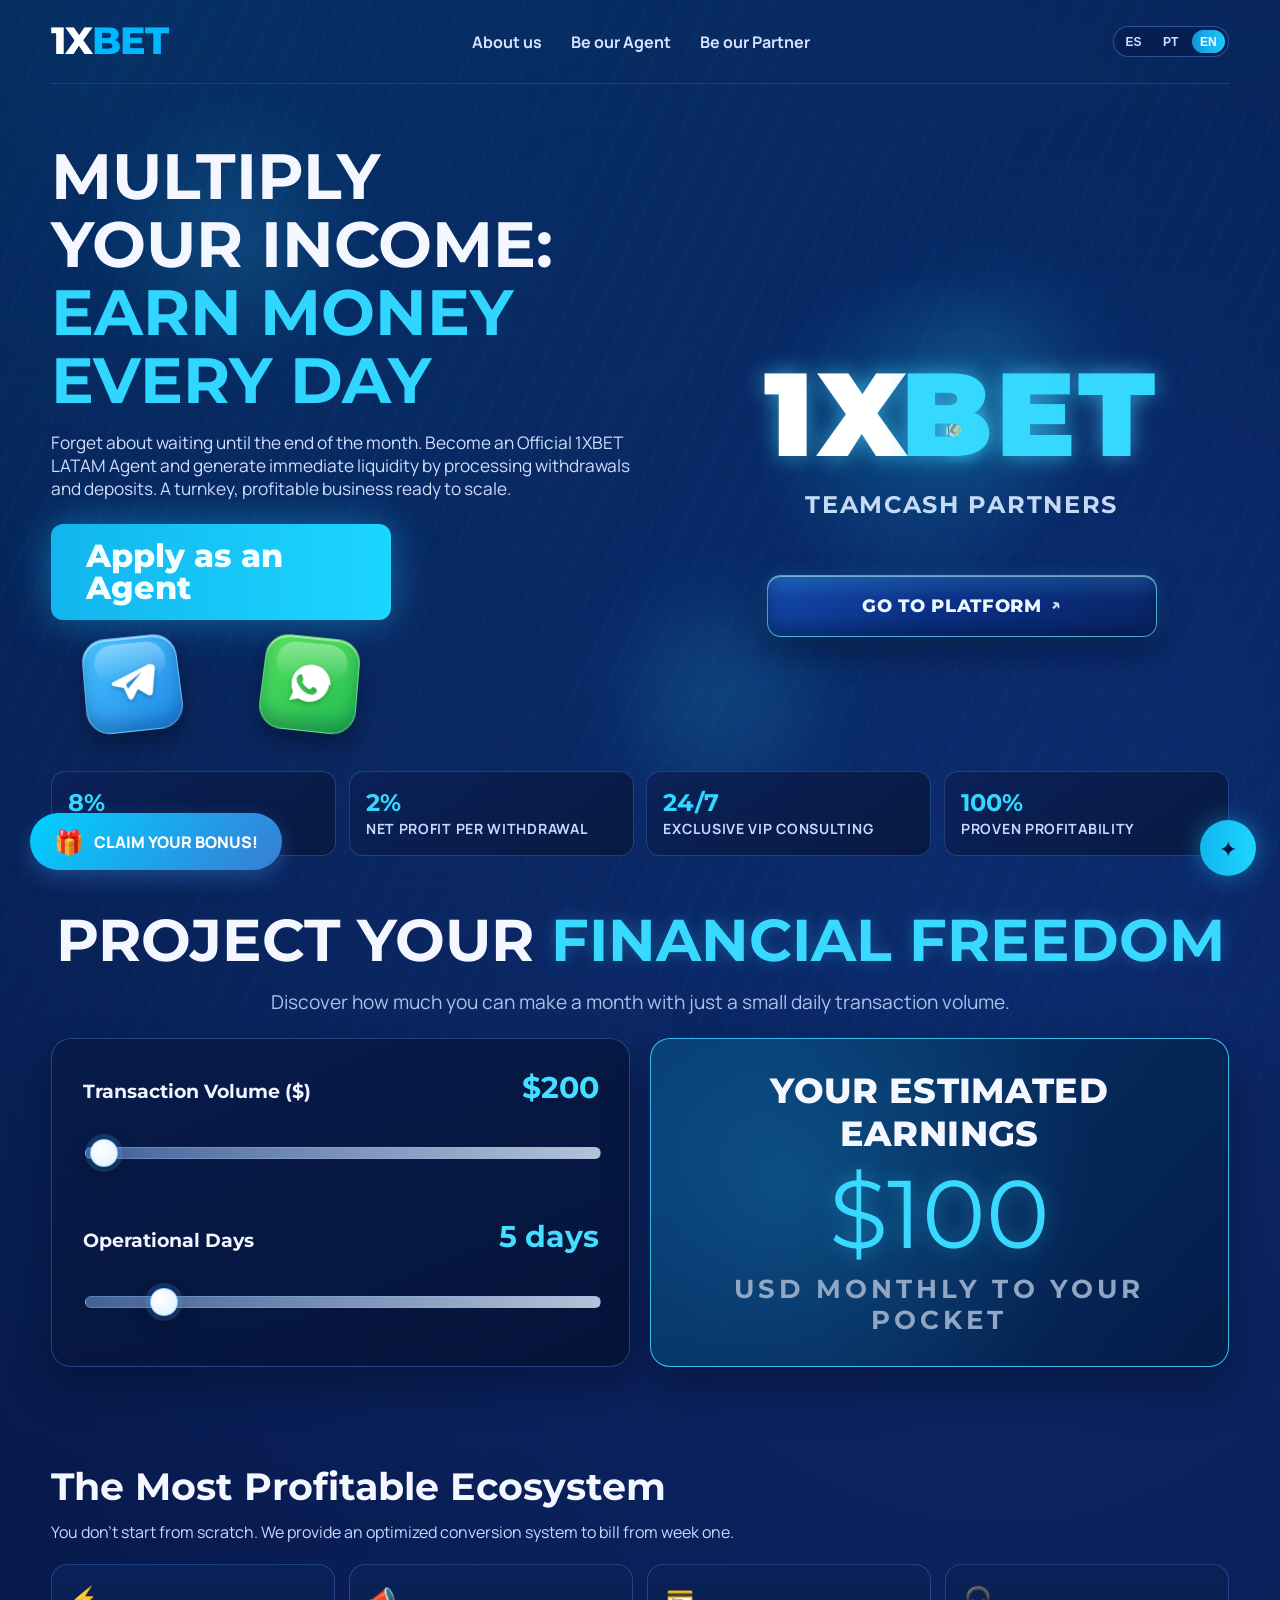
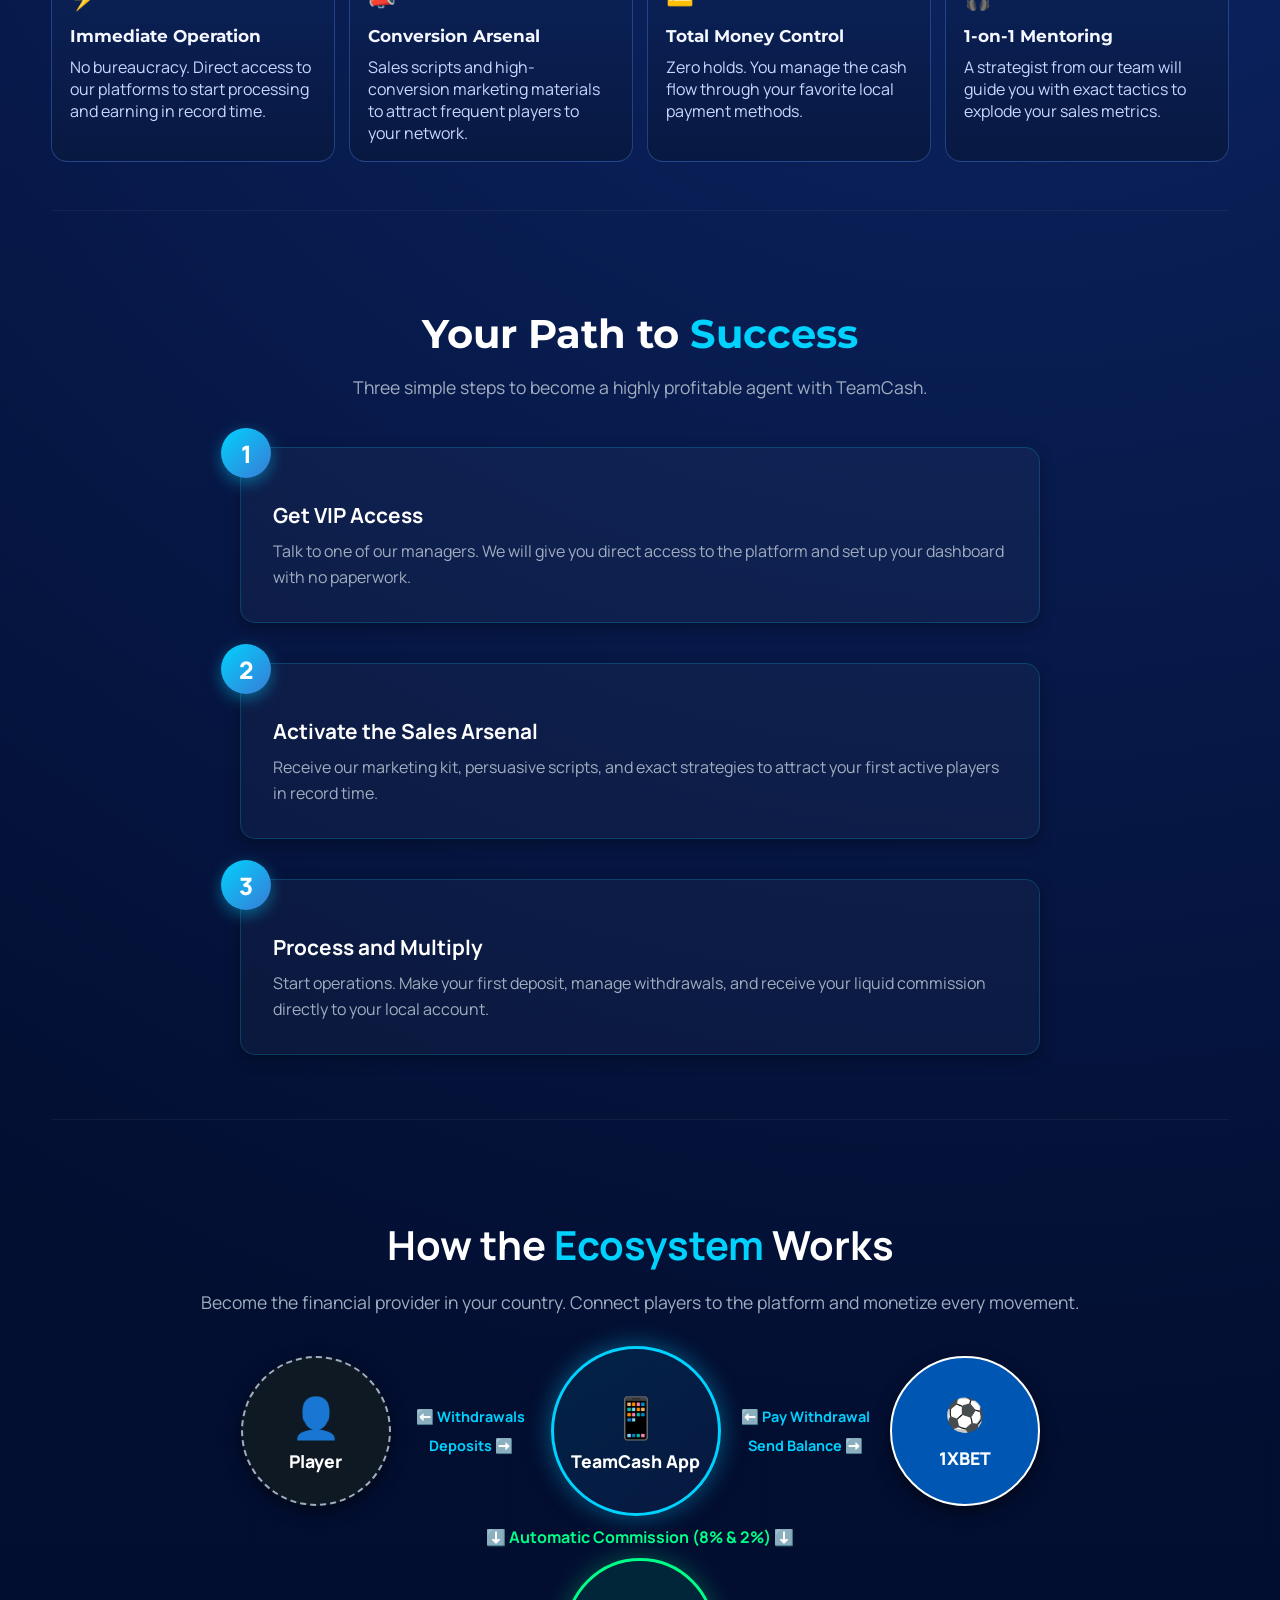
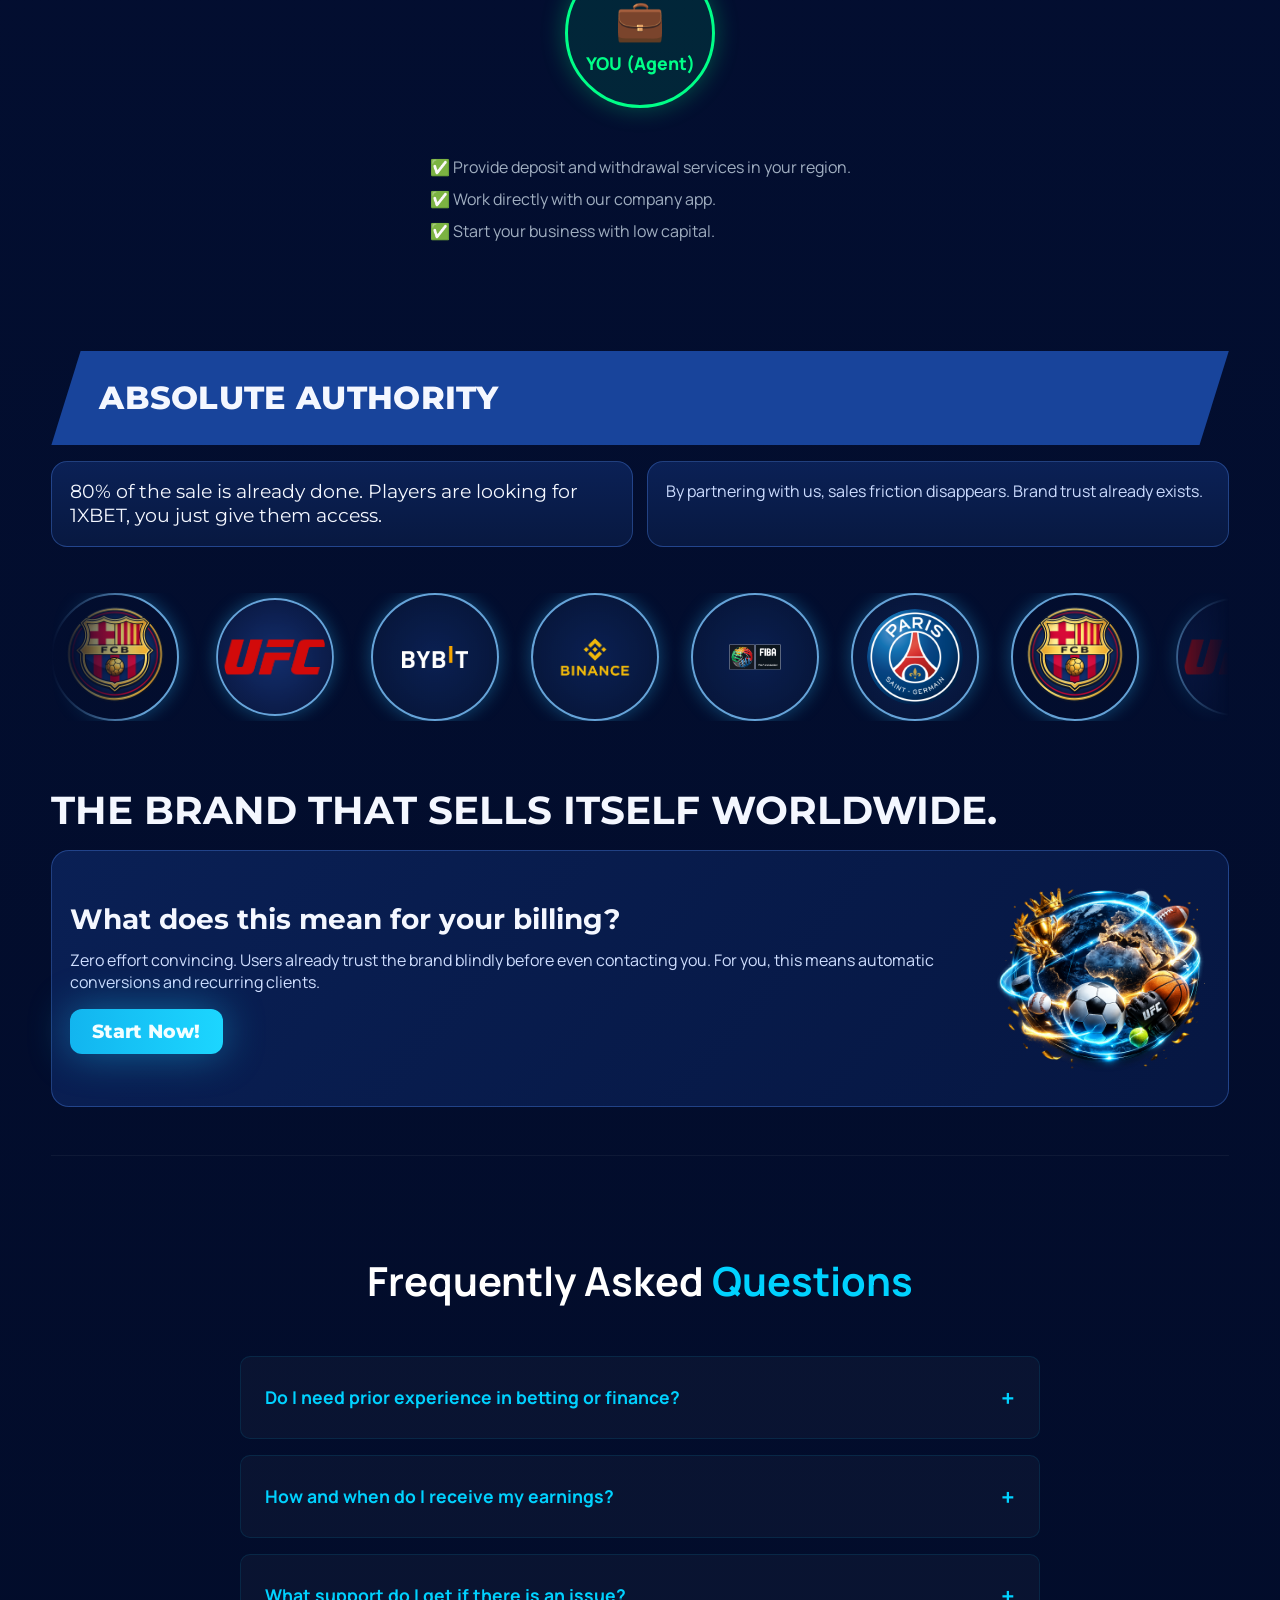
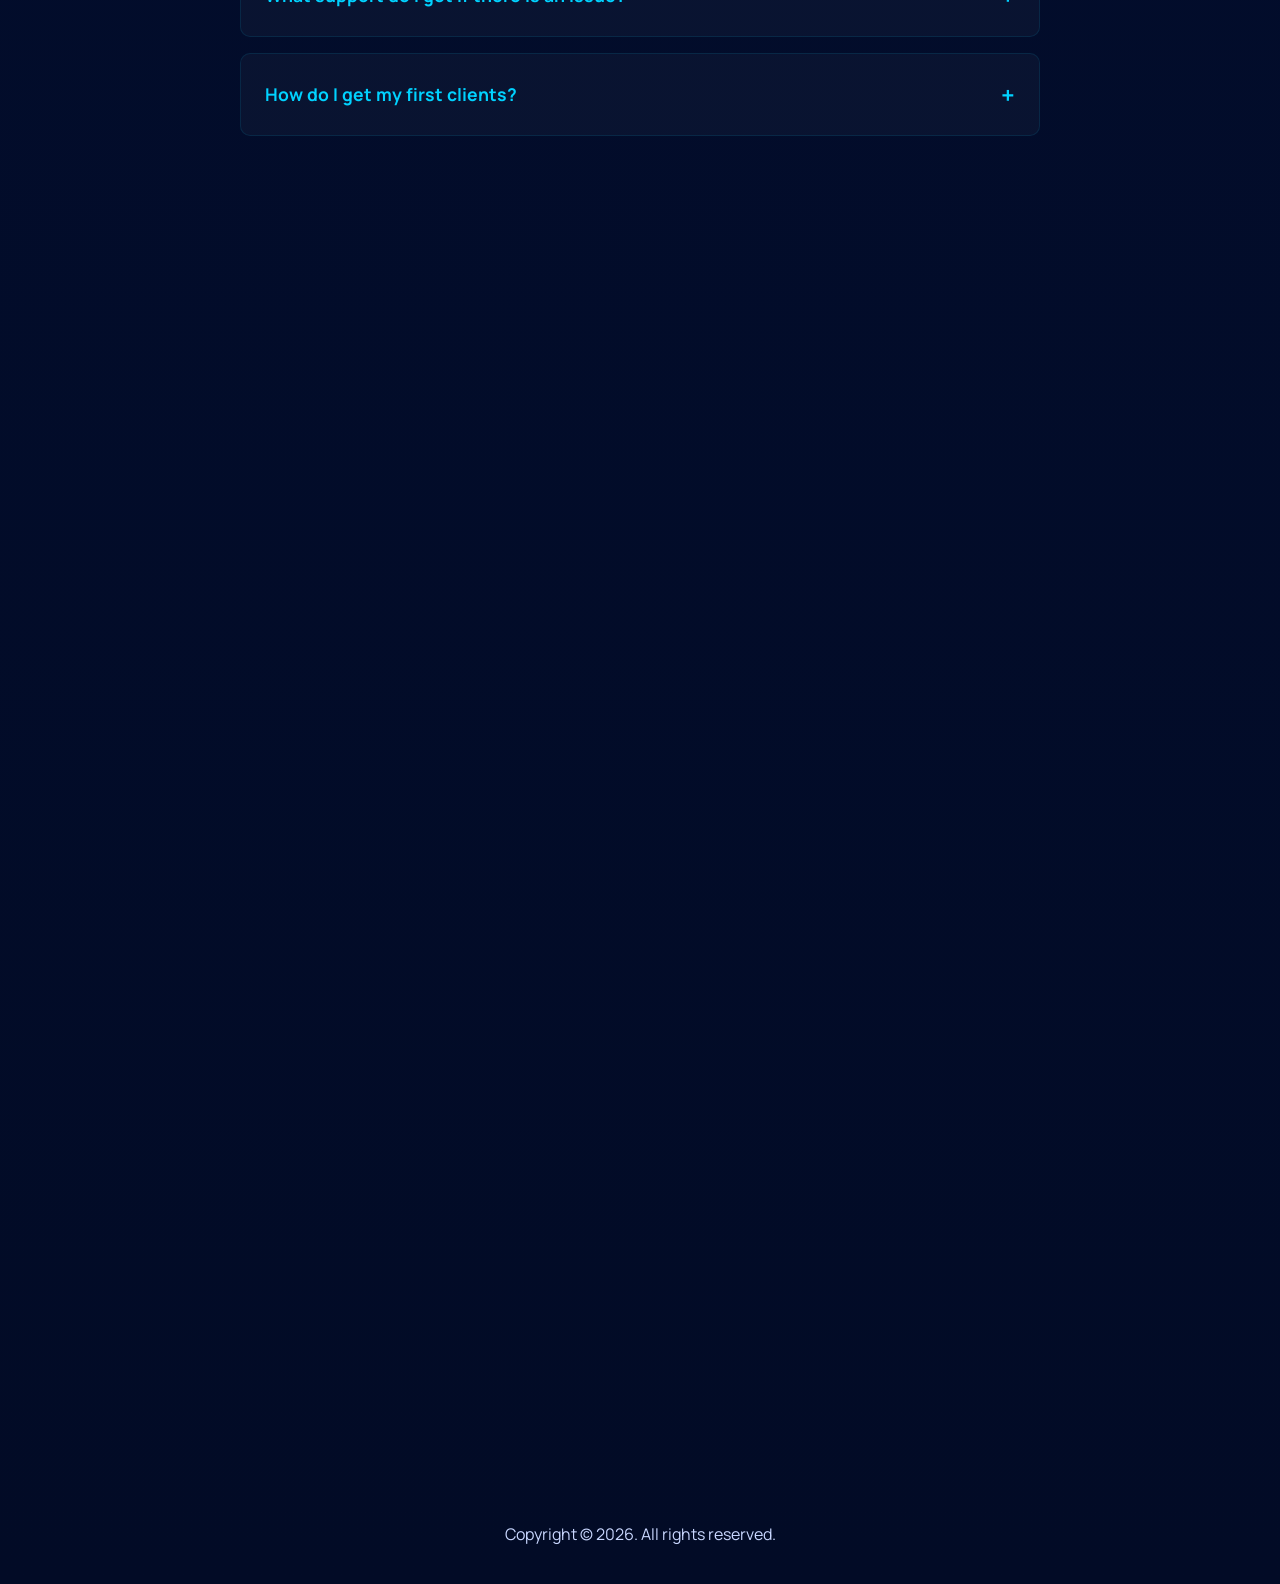
==== index.html @ 7591c9df "Add files via upload" ====
<!doctype html>
<html lang="es">
  <head>
    <meta charset="UTF-8" />
    <meta name="viewport" content="width=device-width, initial-scale=1.0" />
    <title>1XBET LATAM | Únete a TeamCash</title>
    <meta
      name="description"
      content="Únete a la red TeamCash de 1XBET LATAM, lanza como agente y haz crecer tus ganancias con nuestro soporte VIP."
    />
    <link rel="preconnect" href="https://fonts.googleapis.com" />
    <link rel="preconnect" href="https://fonts.gstatic.com" crossorigin />
    <link
      href="https://fonts.googleapis.com/css2?family=Montserrat:wght@500;700;800;900&family=Manrope:wght@500;700&display=swap"
      rel="stylesheet"
    />
    <link rel="stylesheet" href="./css/styles.css?v=20260303c" />
    <script async src="https://www.googletagmanager.com/gtag/js?id=G-YQXXDM0322"></script>
    <script>
      window.dataLayer = window.dataLayer || [];
      function gtag(){dataLayer.push(arguments);}
      gtag('js', new Date());
      gtag('config', 'G-YQXXDM0322');
    </script>
  </head>
  <body>
    <div class="site-grid" aria-hidden="true"></div>
    <div class="tech-lights" aria-hidden="true"><span></span><span></span><span></span></div>

    <header class="topbar">
      <a class="logo" href="./index.html">1X<span>BET</span></a>
      <button class="menu-btn" id="menuBtn" aria-label="Abrir menú">Menú</button>
      <nav class="nav" id="siteNav">
        <a href="./index.html">Inicio</a>
        <a href="./agent.html">Ser Agente</a>
        <a href="./partner.html">Ser Socio</a>
      </nav>
      <div class="lang-switch" aria-label="Selector de idioma">
        <button class="lang-btn is-active" type="button" data-lang="es">ES</button>
        <button class="lang-btn" type="button" data-lang="pt">PT</button>
        <button class="lang-btn" type="button" data-lang="en">EN</button>
      </div>
    </header>

    <main class="tc-main">
      <section class="tc-hero reveal" id="top">
        <div class="tc-hero-copy">
          <h1>
            MULTIPLICA TUS INGRESOS: <br /><span>GANA DINERO TODOS LOS DÍAS</span>
          </h1>
          <p>
            Olvídate de esperar a fin de mes. Conviértete en Agente Oficial de 1XBET LATAM y genera liquidez inmediata procesando retiros y depósitos. Un negocio llave en mano, rentable y listo para escalar.
          </p>
          <a class="cta" href="#register">Postularme como Agente</a>
          <div class="hero-contact" aria-label="Canales de ayuda rápida">
            <a class="hero-contact-btn hero-contact-tg" href="https://t.me/Cajero1xbot" target="_blank" rel="noopener noreferrer" aria-label="Chat en Telegram">
              <span class="hero-contact-icon" aria-hidden="true">
                <svg viewBox="0 0 24 24" role="img" focusable="false">
                  <path d="M20.7 4.1L3.6 10.8c-.9.4-.8 1.6.2 1.8l4.4 1.3 1.6 4.7c.3.9 1.5 1.1 2 .3l2.5-3.9 4.3 3.1c.8.6 1.9.1 2.1-.9l2.2-11.1c.2-1-.8-1.9-1.8-1.5zM10 14.4l-.7-2.1 7.5-4.8-6.8 6.9z"></path>
                </svg>
              </span>
            </a>
            <a class="hero-contact-btn hero-contact-wa" href="https://wa.me/message/MFXQSLIFPSZUE1" target="_blank" rel="noopener noreferrer" aria-label="Chat en WhatsApp">
              <span class="hero-contact-icon" aria-hidden="true">
                <svg viewBox="0 0 24 24" role="img" focusable="false">
                  <path d="M20.5 11.7c0 4.8-3.9 8.7-8.7 8.7-1.5 0-3-.4-4.2-1.1l-4 1.3 1.3-3.9a8.6 8.6 0 01-1.1-4.3c0-4.8 3.9-8.7 8.7-8.7s8.7 3.9 8.7 8.7zm-5.1 2.8c-.2-.1-1.4-.7-1.6-.8-.2-.1-.4-.1-.5.1-.2.2-.6.8-.8.9-.1.2-.3.2-.6.1-.2-.1-1.1-.4-2-1.2-.7-.6-1.2-1.4-1.4-1.6-.1-.2 0-.4.1-.5.1-.1.2-.3.3-.4.1-.1 0-.3 0-.4 0-.1-.5-1.3-.7-1.7-.2-.4-.4-.4-.5-.4h-.4c-.1 0-.4.1-.6.3-.2.2-.8.8-.8 1.9s.8 2.2.9 2.3c.1.2 1.6 2.5 3.9 3.4.6.3 1 .4 1.4.5.6.2 1.1.2 1.5.1.5-.1 1.4-.6 1.6-1.1.2-.5.2-1 .1-1.1-.1-.1-.3-.2-.5-.3z"></path>
                </svg>
              </span>
            </a>
          </div>
        </div>
        <div class="tc-hero-art">
          <div class="hero-motion">
            <span class="float-item ball ball-1"><span class="float-inner">⚽</span></span>
            <span class="float-item ball ball-2"><span class="float-inner">⚽</span></span>
            <span class="float-item mma-glove mma-glove-1"><span class="float-inner">🥊</span></span>
            <span class="float-item football football-1"><span class="float-inner">🏈</span></span>
            <span class="float-item coin coin-1"><span class="float-inner">◍</span></span>
            <span class="float-item coin coin-2"><span class="float-inner">◍</span></span>
            <span class="float-item coin coin-3"><span class="float-inner">◍</span></span>

            <div class="hero-wordmark">
              <p class="hero-brand">
                <span class="brand-main">
                  <span class="brand-char brand-char-1">1</span><span class="brand-char brand-char-2">X</span>
                </span><span class="brand-accent"><span class="brand-char brand-char-3">B</span><span class="brand-char brand-char-4">E</span><span class="brand-char brand-char-5">T</span></span>
              </p>
              <p class="hero-subbrand">TeamCash Partners</p>
            </div>
            <a
              class="external-platform-btn"
              href="https://refpa14435.com/L?tag=d_4834560m_1599c_&site=4834560&ad=1599"
              target="_blank"
              rel="noopener noreferrer"
              aria-label="Ir a la Plataforma"
            >
              Ir a la Plataforma
            </a>
          </div>
        </div>
      </section>

      <section class="tc-metrics reveal">
        <article>
          <strong>8%</strong>
          <span>Ganancia Neta por Depósito</span>
        </article>
        <article>
          <strong>2%</strong>
          <span>Ganancia Neta por Retiro</span>
        </article>
        <article>
          <strong>24/7</strong>
          <span>Asesoría VIP Exclusiva</span>
        </article>
        <article>
          <strong>100%</strong>
          <span>Rentabilidad Comprobada</span>
        </article>
      </section>

      <section class="tc-calculator reveal" id="lifestyle">
        <div class="tc-calc-head">
          <h2>Proyecta tu <span>Libertad Financiera</span></h2>
          <p>Descubre cuánto puedes facturar al mes con solo un pequeño volumen de transacciones al día.</p>
        </div>
        <div class="tc-calc-grid">
          <article class="tc-calc-inputs">
            <div class="tc-calc-row">
              <div class="tc-calc-labels">
                <label for="calc-volume">Volumen de Transacciones ($)</label>
                <strong id="calc-volume-value">$200</strong>
              </div>
              <input id="calc-volume" type="range" min="50" max="15000" step="50" value="200" />
            </div>

            <div class="tc-calc-row">
              <div class="tc-calc-labels">
                <label for="calc-days">Días Operativos</label>
                <strong id="calc-days-value">5 días</strong>
              </div>
              <input id="calc-days" type="range" min="1" max="31" step="1" value="5" />
            </div>
          </article>

          <article class="tc-calc-result" aria-live="polite">
            <p class="tc-calc-title">Tus Ganancias Estimadas</p>
            <p class="tc-calc-amount" id="calc-result">$80</p>
            <p class="tc-calc-sub">USD MENSUALES AL BOLSILLO</p>
          </article>
        </div>
      </section>

      <section class="tc-benefits reveal" id="benefits">
        <div class="tc-head">
          <h2>El Ecosistema Más Rentable</h2>
          <p>No empiezas desde cero. Te entregamos un sistema de conversión optimizado para facturar desde la primera semana.</p>
        </div>
        <div class="tc-grid-4">
          <article class="tc-card">
            <div class="tc-icon">⚡</div>
            <h3>Operatividad Inmediata</h3>
            <p>Sin burocracia. Acceso directo a nuestras plataformas para que empieces a procesar y ganar en tiempo récord.</p>
          </article>
          <article class="tc-card">
            <div class="tc-icon">📣</div>
            <h3>Arsenal de Conversión</h3>
            <p>Guiones de venta y material de marketing de alta conversión para atraer jugadores frecuentes a tu red.</p>
          </article>
          <article class="tc-card">
            <div class="tc-icon">💳</div>
            <h3>Control Total del Dinero</h3>
            <p>Cero retenciones. Tú manejas el flujo de caja a través de tus métodos de pago locales favoritos.</p>
          </article>
          <article class="tc-card">
            <div class="tc-icon">🎧</div>
            <h3>Mentoría 1 a 1</h3>
            <p>Un estratega de nuestro equipo te guiará con tácticas exactas para reventar tus métricas de ventas.</p>
          </article>
        </div>
      </section>

      <section class="tc-roadmap reveal" style="padding: 4rem 2rem; border-top: 1px solid rgba(255,255,255,0.05); text-align: center;">
        <div style="max-width: 800px; margin: 0 auto;">
          <h2 style="font-size: 2.5rem; margin-bottom: 1rem; color: #fff; font-family: 'Montserrat', sans-serif;">Tu Camino al <span style="color: #00d2ff;">Éxito</span></h2>
          <p style="color: #a0aec0; margin-bottom: 3rem; font-size: 1.1rem;">Tres simples pasos para convertirte en un agente altamente rentable con TeamCash.</p>
          
          <div style="display: flex; flex-direction: column; gap: 2.5rem; text-align: left;">
            <div style="background: rgba(255,255,255,0.03); border: 1px solid rgba(0, 210, 255, 0.2); padding: 2rem; border-radius: 15px; position: relative; box-shadow: 0 5px 15px rgba(0,0,0,0.3);">
              <div style="position: absolute; top: -20px; left: -20px; width: 50px; height: 50px; background: linear-gradient(135deg, #00d2ff 0%, #3a7bd5 100%); color: #fff; border-radius: 50%; display: flex; align-items: center; justify-content: center; font-size: 1.5rem; font-weight: 900; box-shadow: 0 5px 15px rgba(0, 210, 255, 0.4);">1</div>
              <h3 style="color: #fff; margin-bottom: 10px; font-size: 1.3rem;">Obtén tu Acceso VIP</h3>
              <p style="color: #a0aec0; margin: 0; line-height: 1.6;">Habla con uno de nuestros mánagers. Te daremos acceso directo a la plataforma y configuraremos tu panel de control sin papeleos innecesarios.</p>
            </div>
            <div style="background: rgba(255,255,255,0.03); border: 1px solid rgba(0, 210, 255, 0.2); padding: 2rem; border-radius: 15px; position: relative; box-shadow: 0 5px 15px rgba(0,0,0,0.3);">
              <div style="position: absolute; top: -20px; left: -20px; width: 50px; height: 50px; background: linear-gradient(135deg, #00d2ff 0%, #3a7bd5 100%); color: #fff; border-radius: 50%; display: flex; align-items: center; justify-content: center; font-size: 1.5rem; font-weight: 900; box-shadow: 0 5px 15px rgba(0, 210, 255, 0.4);">2</div>
              <h3 style="color: #fff; margin-bottom: 10px; font-size: 1.3rem;">Activa el Arsenal de Ventas</h3>
              <p style="color: #a0aec0; margin: 0; line-height: 1.6;">Recibe nuestro kit de marketing, guiones persuasivos y estrategias exactas para atraer a tus primeros jugadores activos en tiempo récord.</p>
            </div>
            <div style="background: rgba(255,255,255,0.03); border: 1px solid rgba(0, 210, 255, 0.2); padding: 2rem; border-radius: 15px; position: relative; box-shadow: 0 5px 15px rgba(0,0,0,0.3);">
              <div style="position: absolute; top: -20px; left: -20px; width: 50px; height: 50px; background: linear-gradient(135deg, #00d2ff 0%, #3a7bd5 100%); color: #fff; border-radius: 50%; display: flex; align-items: center; justify-content: center; font-size: 1.5rem; font-weight: 900; box-shadow: 0 5px 15px rgba(0, 210, 255, 0.4);">3</div>
              <h3 style="color: #fff; margin-bottom: 10px; font-size: 1.3rem;">Procesa y Multiplica</h3>
              <p style="color: #a0aec0; margin: 0; line-height: 1.6;">Inicia operaciones. Realiza tu primer depósito, gestiona retiros y recibe tu comisión líquida directamente en tu cuenta local. Escala sin límites.</p>
            </div>
          </div>
        </div>
      </section>

      <style>
        .eco-wrapper { padding: 4rem 2rem; border-top: 1px solid rgba(255,255,255,0.05); text-align: center; }
        .eco-container { display: flex; justify-content: center; align-items: center; flex-wrap: wrap; gap: 20px; margin-top: 2rem; }
        .eco-circle { width: 150px; height: 150px; border-radius: 50%; display: flex; flex-direction: column; justify-content: center; align-items: center; background: #0f1923; box-shadow: 0 5px 15px rgba(0,0,0,0.5); z-index: 2; position: relative; }
        .eco-circle.app { border: 3px solid #00d2ff; background: linear-gradient(135deg, rgba(0,210,255,0.1), rgba(58,123,213,0.1)); box-shadow: 0 0 25px rgba(0, 210, 255, 0.4); width: 170px; height: 170px; }
        .eco-circle.agent { border: 3px solid #00ff88; background: rgba(0, 255, 136, 0.1); box-shadow: 0 0 25px rgba(0, 255, 136, 0.3); }
        .eco-circle.player { border: 2px dashed #a0aec0; }
        .eco-circle.platform { border: 2px solid #fff; background: #0056b3; }
        .eco-icon { font-size: 2.5rem; margin-bottom: 5px; }
        .eco-title { font-weight: 800; font-size: 1.1rem; color: #fff; }
        .eco-arrows { display: flex; flex-direction: column; color: #00d2ff; font-weight: bold; font-size: 0.9rem; min-width: 120px; }
        .eco-arrows span { padding: 5px 0; }
        @media (max-width: 768px) { .eco-container { flex-direction: column; } .eco-arrows { min-width: auto; padding: 15px 0; } }
      </style>
      <section class="eco-wrapper reveal">
        <div style="max-width: 900px; margin: 0 auto;">
          <h2 style="font-size: 2.5rem; margin-bottom: 1rem; color: #fff;">Cómo Funciona el <span style="color: #00d2ff;">Ecosistema</span></h2>
          <p style="color: #a0aec0; font-size: 1.1rem;">Conviértete en el proveedor financiero de tu país. Conecta a los jugadores con la plataforma y monetiza cada movimiento.</p>
          <div class="eco-container">
            <div class="eco-circle player"><span class="eco-icon">👤</span><span class="eco-title">Jugador</span></div>
            <div class="eco-arrows"><span>⬅️ Retiros</span><span>Depósitos ➡️</span></div>
            <div class="eco-circle app"><span class="eco-icon">📱</span><span class="eco-title">App TeamCash</span></div>
            <div class="eco-arrows"><span>⬅️ Paga Retiro</span><span>Envía Saldo ➡️</span></div>
            <div class="eco-circle platform"><span class="eco-icon" style="font-size: 2rem;">⚽</span><span class="eco-title" style="margin-top: 5px;">1XBET</span></div>
          </div>
          <div style="display: flex; flex-direction: column; align-items: center; margin-top: 10px;">
            <div style="color: #00ff88; font-weight: bold; margin-bottom: 10px; font-size: 1rem;"><span>⬇️ Comisión Automática (8% y 2%) ⬇️</span></div>
            <div class="eco-circle agent"><span class="eco-icon">💼</span><span class="eco-title" style="color: #00ff88;">TÚ (Agente)</span></div>
          </div>
          <ul style="list-style: none; padding: 0; margin-top: 3rem; color: #a0aec0; text-align: left; display: inline-block;">
            <li style="margin-bottom: 10px;">✅ Provee servicios de depósito y retiro en tu región.</li>
            <li style="margin-bottom: 10px;">✅ Trabaja directamente con la app de nuestra compañía.</li>
            <li style="margin-bottom: 10px;">✅ Inicia tu negocio con bajo capital.</li>
          </ul>
        </div>
      </section>

      <section class="sports-story reveal">
        <div class="feature-band">AUTORIDAD ABSOLUTA</div>
        <div class="sports-story-grid">
          <blockquote>
            "El 80% de la venta ya está hecha. Los jugadores buscan 1XBET, tú solo les das el acceso."
          </blockquote>
          <p>
            Al asociarte con nosotros, la fricción de venta desaparece. La confianza en la marca ya existe.
          </p>
        </div>
      </section>

      <section class="partners reveal">
        <div class="partner-ticker" aria-label="Logos de partners">
          <div class="partner-track">
            <div class="partner-lane">
              <div class="partner-chip"><img src="./assets/barcelona.png" alt="Barcelona partner" class="partner-icon partner-icon-circle" /></div>
              <div class="partner-chip"><img src="./assets/ufc1.png" alt="UFC partner" class="partner-icon partner-icon-circle partner-icon-ufc" /></div>
              <div class="partner-chip"><img src="./assets/bybit.png" alt="Bybit partner" class="partner-icon partner-icon-circle partner-icon-crypto" /></div>
              <div class="partner-chip"><img src="./assets/Binance.png" alt="Binance partner" class="partner-icon partner-icon-circle partner-icon-crypto" /></div>
              <div class="partner-chip"><img src="./assets/FIBA.png" alt="FIBA partner" class="partner-icon partner-icon-circle partner-icon-logo" /></div>
              <div class="partner-chip"><img src="./assets/PSG.png" alt="PSG partner" class="partner-icon partner-icon-circle partner-icon-logo" /></div>
            </div>
            <div class="partner-lane" aria-hidden="true">
              <div class="partner-chip"><img src="./assets/barcelona.png" alt="" class="partner-icon partner-icon-circle" /></div>
              <div class="partner-chip"><img src="./assets/ufc1.png" alt="" class="partner-icon partner-icon-circle partner-icon-ufc" /></div>
              <div class="partner-chip"><img src="./assets/bybit.png" alt="" class="partner-icon partner-icon-circle partner-icon-crypto" /></div>
              <div class="partner-chip"><img src="./assets/Binance.png" alt="" class="partner-icon partner-icon-circle partner-icon-crypto" /></div>
              <div class="partner-chip"><img src="./assets/FIBA.png" alt="" class="partner-icon partner-icon-circle partner-icon-logo" /></div>
              <div class="partner-chip"><img src="./assets/PSG.png" alt="" class="partner-icon partner-icon-circle partner-icon-logo" /></div>
            </div>
          </div>
        </div>
      </section>

      <section class="sponsors-panel reveal">
        <h2>LA MARCA QUE SE VENDE SOLA EN TODO EL MUNDO.</h2>
        <div class="sponsors-box">
          <div>
            <h3>¿Qué significa esto para tu facturación?</h3>
            <p>
              Cero esfuerzo en convencer. Los usuarios ya confían ciegamente en la marca antes de siquiera contactarte. Para ti, esto significa conversiones automáticas y clientes recurrentes.
            </p>
            <a class="cta cta-small" href="#register">Postularme Ahora</a>
          </div>
          <img src="./assets/globe.png" alt="Señal de confianza deportiva" />
        </div>
      </section>

      <style>
        .faq-wrapper { padding: 4rem 2rem; border-top: 1px solid rgba(255,255,255,0.05); }
        .faq-container { max-width: 800px; margin: 0 auto; }
        .faq-title { font-size: 2.5rem; color: #fff; text-align: center; margin-bottom: 3rem; }
        .faq-item { background: rgba(255,255,255,0.03); border: 1px solid rgba(0, 210, 255, 0.1); border-radius: 10px; margin-bottom: 1rem; overflow: hidden; transition: all 0.3s ease; }
        .faq-item:hover { border-color: rgba(0, 210, 255, 0.4); }
        .faq-item summary { padding: 1.5rem; font-weight: bold; color: #00d2ff; cursor: pointer; font-size: 1.1rem; list-style: none; display: flex; justify-content: space-between; align-items: center; }
        .faq-item summary::-webkit-details-marker { display: none; }
        .faq-item summary::after { content: '+'; font-size: 1.5rem; transition: transform 0.3s ease; }
        .faq-item[open] summary::after { transform: rotate(45deg); color: #fff; }
        .faq-item p { padding: 0 1.5rem 1.5rem; color: #a0aec0; margin: 0; line-height: 1.6; font-size: 1rem; }
      </style>
      <section class="faq-wrapper reveal">
        <div class="faq-container">
          <h2 class="faq-title">Preguntas <span style="color: #00d2ff;">Frecuentes</span></h2>
          <details class="faq-item">
            <summary>¿Necesito experiencia previa en apuestas o finanzas?</summary>
            <p>En absoluto. Como Agente de TeamCash, tu función es puramente transaccional. Nosotros te entregamos el sistema, las guías paso a paso y el soporte directo para que proceses operaciones desde el primer día sin complicaciones técnicas.</p>
          </details>
          <details class="faq-item">
            <summary>¿Cómo y cuándo recibo mis ganancias?</summary>
            <p>Tienes control total de tu dinero. Las comisiones por depósito (8%) y retiro (2%) las generas inmediatamente. Al ser tú quien maneja los métodos de pago locales, aseguras un flujo de caja rápido y constante.</p>
          </details>
          <details class="faq-item">
            <summary>¿Qué soporte recibo si hay un problema con un cliente?</summary>
            <p>Nunca estarás solo. Tienes una línea directa 24/7 con tu Estratega personal. Ellos resolverán cualquier duda operativa o incidencia en tiempo récord para que no pierdas ninguna transacción.</p>
          </details>
          <details class="faq-item">
            <summary>¿Cómo consigo mis primeros clientes?</summary>
            <p>1XBET es una marca legendaria que los jugadores ya buscan. Además, te damos acceso a nuestro "Arsenal de Conversión": material de marketing y tácticas probadas por TeamCash para atraer jugadores de tu región rápidamente.</p>
          </details>
        </div>
      </section>

      <style>
        .horizontal-managers {
          display: grid;
          grid-template-columns: repeat(auto-fit, minmax(250px, 1fr));
          gap: 1.5rem;
          justify-content: center;
          align-items: stretch;
          margin-top: 2rem;
        }
      </style>
      <section class="tc-register reveal" id="register">
        <div class="tc-register-box">
          <div class="tc-head-row">
            <div>
              <h2>Aplica para unirte a TeamCash</h2>
              <p>Los cupos son limitados para garantizar la alta rentabilidad de nuestros agentes. Contacta a un Estratega ahora y asegura tu posición.</p>
              <div style="background: rgba(255, 170, 0, 0.15); border: 1px solid #ffaa00; color: #ffaa00; padding: 10px 20px; border-radius: 8px; display: inline-block; font-weight: bold; margin-top: 15px; font-size: 0.9rem;">
                🔥 ALERTA: Solo quedan 3 cupos para mentoría 1 a 1 este mes.
              </div>
            </div>
          </div>

          <div class="horizontal-managers tc-manager-grid">
            <article class="tc-manager-card">
              <div class="tc-manager-avatar-wrap"><img src="./assets/image.png" alt="Valentina - Sales Manager" class="tc-manager-avatar" /></div>
              <h3 style="margin-bottom: 5px;">Valentina</h3>
              <p style="color: #888; font-size: 0.85rem; margin-bottom: 20px;">Sales Manager LATAM</p>
              <a class="tc-manager-btn is-telegram" href="https://t.me/SalesmanagerLatam" target="_blank" rel="noopener noreferrer" aria-label="Abrir Telegram">Telegram</a>
              <a class="tc-manager-btn is-whatsapp" href="https://wa.me/+51966587521" target="_blank" rel="noopener noreferrer" aria-label="Abrir WhatsApp">WhatsApp</a>
              <div style="display: flex; gap: 10px; margin-top: 10px;">
                <a class="tc-manager-btn" href="https://www.facebook.com/login/?next=https%3A%2F%2Fwww.facebook.com%2Fgroups%2F3523566151286715" target="_blank" rel="noopener noreferrer" style="background: #2b2b2b; flex: 1; font-size: 0.8rem; padding: 0.8rem;">Facebook 1</a>
                <a class="tc-manager-btn" href="https://www.facebook.com/people/Valentina-Reclut/pfbid02gN7PvNf9byThYRC5eMPpn9395LU5RKKW22PEtFWYbZzAN7e6uMiH8iWMAjmAQPmnl/" target="_blank" rel="noopener noreferrer" style="background: #2b2b2b; flex: 1; font-size: 0.8rem; padding: 0.8rem;">Facebook 2</a>
              </div>
            </article>

            <article class="tc-manager-card">
              <div class="tc-manager-avatar-wrap"><img src="./assets/image.png" alt="Tomás - HR MobCash" class="tc-manager-avatar" /></div>
              <h3 style="margin-bottom: 5px;">Tomás</h3>
              <p style="color: #888; font-size: 0.85rem; margin-bottom: 20px;">HR Manager LATAM</p>
              <a class="tc-manager-btn is-telegram" href="https://t.me/HR_MobCash_Latam" target="_blank" rel="noopener noreferrer" aria-label="Abrir Telegram">Telegram</a>
              <a class="tc-manager-btn is-whatsapp" href="https://wa.me/+5217441926143" target="_blank" rel="noopener noreferrer" aria-label="Abrir WhatsApp">WhatsApp</a>
            </article>

            <article class="tc-manager-card">
              <div class="tc-manager-avatar-wrap"><img src="./assets/image.png" alt="Laura - Sales Manager" class="tc-manager-avatar" /></div>
              <h3 style="margin-bottom: 5px;">Laura</h3>
              <p style="color: #888; font-size: 0.85rem; margin-bottom: 20px;">Sales Manager LATAM</p>
              <a class="tc-manager-btn is-telegram" href="https://t.me/laura1xbetmel" target="_blank" rel="noopener noreferrer" aria-label="Abrir Telegram">Telegram</a>
              <a class="tc-manager-btn is-whatsapp" href="https://wa.link/uk1msk" target="_blank" rel="noopener noreferrer" aria-label="Abrir WhatsApp">WhatsApp</a>
              <div style="display: flex; gap: 10px; margin-top: 10px;">
                <a class="tc-manager-btn" href="https://www.facebook.com/profile.php?id=61584047186792" target="_blank" rel="noopener noreferrer" style="background: #2b2b2b; flex: 1; font-size: 0.8rem; padding: 0.8rem;">Facebook</a>
              </div>
            </article>
          </div>
        </div>
      </section>
    </main>

    <style>
      .floating-bonus {
        position: fixed; bottom: 30px; left: 30px; background: linear-gradient(135deg, #00d2ff 0%, #3a7bd5 100%);
        color: #fff; padding: 12px 24px; border-radius: 50px; font-weight: 800; font-size: 1rem; text-decoration: none;
        display: flex; align-items: center; gap: 10px; box-shadow: 0 8px 20px rgba(58, 123, 213, 0.4);
        z-index: 1000; cursor: pointer; transition: all 0.3s ease; animation: pulse-bonus 2s infinite;
      }
      .floating-bonus:hover { transform: translateY(-5px) scale(1.05); box-shadow: 0 12px 25px rgba(58, 123, 213, 0.6); color: #fff; }
      .floating-bonus .icon { font-size: 1.5rem; }
      @keyframes pulse-bonus {
        0% { box-shadow: 0 0 0 0 rgba(0, 210, 255, 0.7); }
        70% { box-shadow: 0 0 0 15px rgba(0, 210, 255, 0); }
        100% { box-shadow: 0 0 0 0 rgba(0, 210, 255, 0); }
      }
      @media (max-width: 768px) { .floating-bonus { bottom: 20px; left: 20px; padding: 10px 18px; font-size: 0.9rem; } }
      .bonus-modal-overlay { display: none; position: fixed; top: 0; left: 0; width: 100%; height: 100%; background: rgba(0,0,0,0.8); z-index: 2000; justify-content: center; align-items: center; backdrop-filter: blur(5px); }
      .bonus-modal { background: #0f1923; border: 2px solid #00d2ff; padding: 30px; border-radius: 15px; text-align: center; max-width: 400px; width: 90%; color: #fff; box-shadow: 0 10px 40px rgba(0, 210, 255, 0.4); }
      .bonus-code-box { background: #1a2735; border: 2px dashed #00d2ff; font-size: 1.8rem; font-weight: 900; color: #00d2ff; padding: 15px; margin: 20px 0; border-radius: 10px; letter-spacing: 2px; }
      .bonus-modal button { background: linear-gradient(135deg, #00d2ff 0%, #3a7bd5 100%); color: #fff; border: none; padding: 12px 20px; font-size: 1rem; font-weight: bold; border-radius: 8px; cursor: pointer; width: 100%; transition: opacity 0.3s; }
      .bonus-modal button:hover { opacity: 0.9; }
      .bonus-close { background: transparent !important; color: #888 !important; margin-top: 10px; font-size: 0.9rem !important; text-decoration: underline; }
    </style>

    <div class="floating-bonus" onclick="showRandomBonus()">
      <span class="icon">🎁</span>
      <span>¡RECLAMA TU BONO!</span>
    </div>

    <div class="bonus-modal-overlay" id="bonusModal">
      <div class="bonus-modal">
        <h2>🎉 ¡Felicidades! 🎉</h2>
        <p>Tu código promocional secreto ha sido generado. Envíalo a tu mánager para activar beneficios exclusivos de TeamCash.</p>
        <div class="bonus-code-box" id="bonusCodeDisplay">CARGANDO...</div>
        <button onclick="copyAndCloseBonus()">Copiar y Hablar con un Mánager</button>
        <button class="bonus-close" onclick="closeBonus()">Cerrar</button>
      </div>
    </div>

    <script>
      const bonusCodes = ['VALENTINA-VIP', 'MELBET-100', '1XBET-SIEMPRE', 'TEAMCASH-LATAM', 'TOMAS-WIN', 'MOBCASH-2026', 'AGENTE-X', 'BONO-CASH', 'LATAM-VIP1'];
      function showRandomBonus() {
        document.getElementById('bonusCodeDisplay').innerText = bonusCodes[Math.floor(Math.random() * bonusCodes.length)];
        document.getElementById('bonusModal').style.display = 'flex';
      }
      function closeBonus() { document.getElementById('bonusModal').style.display = 'none'; }
      function copyAndCloseBonus() {
        navigator.clipboard.writeText('¡Hola! Vengo de la landing page y mi código secreto de bono es: ' + document.getElementById('bonusCodeDisplay').innerText);
        closeBonus(); window.location.href = '#register';
        alert('✅ ¡Código copiado! Ahora elige a tu mánager y pega el mensaje en el chat.');
      }
    </script>

    <footer class="footer">Copyright © 2026. Todos los derechos reservados.</footer>
    <a class="chat-widget-btn" href="#register" aria-label="Abrir registro">✦</a>

    <script src="./js/main.js?v=20260303c"></script>
  </body>
</html>
---- css/styles.css ----
:root {
  --bg: #040f2e;
  --bg-2: #071c4d;
  --ink: #f4f7ff;
  --muted: #c5d0ec;
  --line: rgba(111, 151, 255, 0.24);
  --panel: #12337f;
  --card: #071743;
  --cta: #1cc8ff;
  --cta-ink: #f3feff;
}

* {
  box-sizing: border-box;
}

html,
body {
  margin: 0;
  padding: 0;
}

body {
  font-family: "Manrope", sans-serif;
  color: var(--ink);
  background:
    radial-gradient(circle at 78% 18%, rgba(44, 108, 255, 0.25), transparent 36%),
    radial-gradient(circle at 22% -10%, rgba(10, 182, 255, 0.18), transparent 30%),
    linear-gradient(180deg, #03113a 0%, #020b26 100%);
  min-height: 100vh;
}

.site-grid {
  position: fixed;
  inset: 0;
  pointer-events: none;
  opacity: 0.25;
  background-image:
    linear-gradient(transparent 97%, rgba(35, 79, 182, 0.35) 100%),
    linear-gradient(90deg, transparent 97%, rgba(35, 79, 182, 0.2) 100%);
  background-size: 42px 42px;
}

.topbar,
main,
.footer {
  width: min(1240px, 92vw);
  margin: 0 auto;
  position: relative;
  z-index: 1;
}

.topbar {
  height: 84px;
  display: grid;
  grid-template-columns: auto 1fr auto;
  grid-template-areas: "logo nav lang";
  align-items: center;
  gap: 1rem;
  border-bottom: 1px solid rgba(32, 73, 162, 0.65);
  position: relative;
  z-index: 20;
}

.logo {
  grid-area: logo;
  text-decoration: none;
  font-family: "Montserrat", sans-serif;
  font-size: 2.4rem;
  line-height: 1;
  color: #ffffff;
  font-weight: 800;
  letter-spacing: -0.02em;
}

.logo span {
  color: #00b8ff;
}

.nav {
  grid-area: nav;
  display: flex;
  justify-content: center;
  gap: 1.8rem;
}

.lang-switch {
  grid-area: lang;
  justify-self: end;
  display: inline-flex;
  align-items: center;
  gap: 0.35rem;
  border: 1px solid rgba(92, 148, 251, 0.42);
  border-radius: 999px;
  padding: 0.2rem;
  background: rgba(8, 28, 78, 0.72);
}

.lang-btn {
  border: 0;
  background: transparent;
  color: #cfe0ff;
  font-weight: 800;
  font-size: 0.75rem;
  line-height: 1;
  border-radius: 999px;
  padding: 0.34rem 0.5rem;
  cursor: pointer;
}

.lang-btn.is-active {
  background: linear-gradient(90deg, #1296d7 0%, #1cc8ff 100%);
  color: #f4feff;
}

.nav a {
  color: #d8e2ff;
  text-decoration: none;
  font-weight: 700;
}

.nav a:hover,
.nav a.active {
  color: #1cc8ff;
}

.menu-btn {
  display: none;
  border: 1px solid var(--line);
  border-radius: 999px;
  color: var(--ink);
  background: rgba(12, 36, 95, 0.75);
  padding: 0.45rem 0.8rem;
}

.hero {
  min-height: 72vh;
  display: grid;
  grid-template-columns: 1fr 1fr;
  align-items: center;
  gap: 2rem;
  padding: 3.5rem 0;
}

.hero-copy h1 {
  margin: 0;
  max-width: 12ch;
  font-family: "Montserrat", sans-serif;
  font-size: clamp(2.2rem, 5.2vw, 4.6rem);
  line-height: 1.05;
}

.hero-copy p {
  max-width: 48ch;
  color: var(--muted);
  font-size: 1.18rem;
  margin: 1.3rem 0 1.8rem;
}

.cta {
  display: inline-flex;
  align-items: center;
  justify-content: center;
  border-radius: 12px;
  border: none;
  background: linear-gradient(90deg, #12b5ef 0%, #1cd6ff 100%);
  color: var(--cta-ink);
  text-decoration: none;
  font-family: "Montserrat", sans-serif;
  font-weight: 800;
  font-size: 2rem;
  line-height: 1;
  padding: 1rem 2.2rem;
  box-shadow: 0 0 42px rgba(28, 200, 255, 0.42);
}

.hero-visual {
  position: relative;
  min-height: 500px;
}

.phone {
  position: absolute;
  right: 10%;
  top: 6%;
  width: min(360px, 80vw);
  height: 560px;
  border-radius: 42px;
  border: 2px solid rgba(109, 178, 255, 0.72);
  background:
    linear-gradient(140deg, rgba(31, 108, 255, 0.92), rgba(6, 24, 69, 0.95)),
    repeating-linear-gradient(180deg, rgba(173, 214, 255, 0.2) 0 2px, transparent 2px 16px);
  box-shadow:
    0 0 50px rgba(25, 198, 255, 0.28),
    0 20px 80px rgba(0, 0, 0, 0.5);
  transform: rotate(14deg);
}

.bubble {
  position: absolute;
  border-radius: 999px;
  background: radial-gradient(circle at 30% 30%, #b7f0ff, #2ea8ff 60%, #0a3f95);
  box-shadow: 0 0 30px rgba(22, 196, 255, 0.45);
}

.bubble-1 {
  width: 86px;
  height: 86px;
  right: 0;
  top: 8%;
}

.bubble-2 {
  width: 54px;
  height: 54px;
  right: 26%;
  top: 2%;
}

.bubble-3 {
  width: 38px;
  height: 38px;
  right: 10%;
  top: 28%;
}

.feature,
.closing,
.contact {
  padding: 3rem 0;
}

.feature-band {
  position: relative;
  background: #18449b;
  padding: 1.7rem 3rem;
  font-family: "Montserrat", sans-serif;
  font-size: clamp(1.2rem, 2.8vw, 2rem);
  font-weight: 800;
  text-transform: uppercase;
  line-height: 1.25;
  letter-spacing: 0.01em;
  clip-path: polygon(2.5% 0, 100% 0, 97.5% 100%, 0 100%);
}

.feature-text,
.closing p {
  margin: 1.4rem 0 0;
  max-width: 78ch;
  color: var(--muted);
  font-size: 1.26rem;
}

.cards {
  margin-top: 1.6rem;
  display: grid;
  grid-template-columns: repeat(2, minmax(0, 1fr));
  gap: 1rem;
}

.card {
  border: 1px solid var(--line);
  border-radius: 16px;
  padding: 1.2rem;
  background: linear-gradient(180deg, rgba(8, 28, 78, 0.92), rgba(5, 20, 57, 0.95));
}

.card h3 {
  margin: 0;
  font-family: "Montserrat", sans-serif;
  font-size: 1.35rem;
}

.card p {
  margin: 0.8rem 0 0;
  color: var(--muted);
  font-size: 1.05rem;
}

.contact {
  margin-top: 1rem;
}

.contact h2 {
  margin: 0;
  font-family: "Montserrat", sans-serif;
  font-size: clamp(1.7rem, 3vw, 2.4rem);
}

.contact p {
  color: var(--muted);
}

.contact-form {
  display: grid;
  gap: 0.8rem;
  max-width: 620px;
}

.contact-form input,
.contact-form textarea {
  border: 1px solid rgba(93, 138, 255, 0.4);
  border-radius: 10px;
  background: rgba(3, 16, 45, 0.9);
  color: #fff;
  font: inherit;
  padding: 0.72rem 0.8rem;
}

.footer {
  padding: 2rem 0 2.4rem;
  text-align: center;
  color: #c9d7ff;
}

.reveal {
  opacity: 0;
  transform: translateY(18px);
  transition: opacity 0.5s ease, transform 0.5s ease;
}

.reveal.is-visible {
  opacity: 1;
  transform: translateY(0);
}

@media (max-width: 960px) {
  .topbar {
    display: flex;
    justify-content: space-between;
  }

  .hero {
    grid-template-columns: 1fr;
    min-height: auto;
  }

  .hero-visual {
    min-height: 340px;
  }

  .phone {
    left: 50%;
    right: auto;
    width: 230px;
    height: 360px;
    transform: translateX(-50%) rotate(10deg);
  }

  .cards {
    grid-template-columns: 1fr;
  }

  .menu-btn {
    display: inline-flex;
  }

  .nav {
    position: absolute;
    top: 76px;
    right: 0;
    display: none;
    flex-direction: column;
    background: rgba(7, 21, 58, 0.96);
    border: 1px solid var(--line);
    border-radius: 12px;
    padding: 0.8rem;
    z-index: 30;
  }

  .nav.open {
    display: flex;
  }

  .lang-switch {
    margin-left: auto;
  }

  .feature-band {
    padding: 1.2rem 1.2rem;
    clip-path: polygon(0 0, 100% 0, 100% 100%, 0 100%);
    font-size: clamp(1.05rem, 4.8vw, 1.5rem);
  }
}

.about-hero {
  padding: 3rem 0 1.2rem;
}

.about-lead {
  margin: 1.4rem 0 0;
  max-width: 40ch;
  color: #e6f0ff;
  font-size: clamp(1.2rem, 2.5vw, 2rem);
  font-family: "Montserrat", sans-serif;
  font-weight: 700;
  line-height: 1.25;
}

.manager-section {
  padding: 1.2rem 0 2.5rem;
}

.manager-box {
  max-width: 860px;
  background: linear-gradient(140deg, rgba(25, 77, 177, 0.95), rgba(16, 54, 130, 0.96));
  border: 1px solid rgba(124, 172, 255, 0.42);
  border-radius: 18px;
  padding: 2rem 2.4rem;
  box-shadow: 0 18px 48px rgba(2, 11, 36, 0.55);
}

.manager-box p {
  margin: 0;
  font-family: "Montserrat", sans-serif;
  font-size: clamp(1.2rem, 2.8vw, 2.2rem);
  line-height: 1.2;
  font-weight: 700;
}

.partners {
  padding: 1rem 0 3.4rem;
}

.partner-grid {
  margin-top: 1.5rem;
  display: grid;
  grid-template-columns: repeat(3, minmax(0, 1fr));
  gap: 1rem;
}

.partner-item {
  position: relative;
  border: 1px solid rgba(89, 146, 255, 0.32);
  background: linear-gradient(180deg, rgba(11, 34, 88, 0.96), rgba(8, 25, 65, 0.98));
  border-radius: 16px;
  color: #f0f6ff;
  padding: 1rem 0.95rem;
  text-align: left;
  cursor: pointer;
  min-height: 130px;
  display: grid;
  gap: 0.7rem;
  align-content: start;
  transition: transform 0.22s ease, box-shadow 0.22s ease, border-color 0.22s ease;
}

.partner-item:hover,
.partner-item:focus-visible {
  transform: translateY(-6px);
  border-color: rgba(42, 201, 255, 0.75);
  box-shadow: 0 16px 36px rgba(5, 19, 55, 0.6), 0 0 28px rgba(42, 201, 255, 0.26);
  outline: none;
}

.partner-logo {
  width: 58px;
  height: 58px;
  border-radius: 999px;
  display: grid;
  place-items: center;
  font-family: "Montserrat", sans-serif;
  font-weight: 800;
  letter-spacing: 0.04em;
  background: radial-gradient(circle at 30% 20%, #a3ecff, #28bcff 56%, #0f489d);
  box-shadow: 0 0 24px rgba(21, 180, 255, 0.45);
}

.partner-name {
  font-family: "Montserrat", sans-serif;
  font-size: 1.03rem;
  font-weight: 700;
}

.partner-popup {
  position: absolute;
  left: 50%;
  bottom: calc(100% + 12px);
  transform: translate(-50%, 12px);
  width: min(280px, 85vw);
  background: linear-gradient(180deg, rgba(14, 48, 118, 0.98), rgba(7, 27, 75, 0.99));
  border: 1px solid rgba(70, 150, 255, 0.56);
  border-radius: 14px;
  padding: 0.8rem 0.9rem;
  display: grid;
  gap: 0.35rem;
  opacity: 0;
  pointer-events: none;
  transition: opacity 0.18s ease, transform 0.18s ease;
  box-shadow: 0 14px 34px rgba(2, 8, 25, 0.65);
  z-index: 4;
}

.partner-popup strong {
  font-family: "Montserrat", sans-serif;
  font-size: 0.95rem;
}

.partner-popup span {
  color: #d9e8ff;
  font-size: 0.9rem;
  line-height: 1.35;
}

.partner-item:hover .partner-popup,
.partner-item:focus-visible .partner-popup {
  opacity: 1;
  transform: translate(-50%, 0);
}

@media (max-width: 960px) {
  .partner-grid {
    grid-template-columns: 1fr;
  }

  .partner-popup {
    position: static;
    transform: none;
    opacity: 1;
    pointer-events: auto;
    width: 100%;
  }

  .manager-box {
    padding: 1.3rem;
  }
}

/* animated tech background */
.site-grid {
  animation: grid-drift 22s linear infinite;
}

.site-grid::before,
.site-grid::after {
  content: "";
  position: absolute;
  inset: -20%;
  pointer-events: none;
}

.site-grid::before {
  background: repeating-linear-gradient(
    115deg,
    rgba(31, 145, 255, 0.16) 0 2px,
    transparent 2px 28px
  );
  animation: beam-sweep 18s linear infinite;
  mix-blend-mode: screen;
}

.site-grid::after {
  background: radial-gradient(circle at 20% 20%, rgba(26, 188, 255, 0.18), transparent 36%),
    radial-gradient(circle at 80% 70%, rgba(36, 112, 255, 0.2), transparent 38%);
  animation: pulse-float 8s ease-in-out infinite;
}

.tech-lights {
  position: fixed;
  inset: 0;
  pointer-events: none;
  overflow: hidden;
  z-index: 0;
}

.tech-lights span {
  position: absolute;
  width: 260px;
  height: 260px;
  border-radius: 999px;
  filter: blur(36px);
  opacity: 0.2;
  background: radial-gradient(circle, #30d9ff 0%, rgba(48, 217, 255, 0) 70%);
  animation: orb-float 12s ease-in-out infinite;
}

.tech-lights span:nth-child(1) {
  top: 12%;
  left: 8%;
}

.tech-lights span:nth-child(2) {
  top: 28%;
  right: 12%;
  animation-delay: -3s;
}

.tech-lights span:nth-child(3) {
  bottom: 8%;
  left: 46%;
  animation-delay: -6s;
}

.about-hero {
  padding: 3rem 0 1.4rem;
}

.about-lead {
  margin: 1.2rem 0 1.4rem;
  max-width: 48ch;
  color: #d6e6ff;
  font-size: clamp(1.15rem, 2.25vw, 1.7rem);
  line-height: 1.45;
}

.about-lead strong {
  color: #4fd7ff;
}

.manager-section {
  padding: 1.4rem 0 2.6rem;
}

.manager-panel {
  display: grid;
  grid-template-columns: 420px 1fr;
  gap: 1.5rem;
  border: 1px solid rgba(98, 151, 255, 0.34);
  background: linear-gradient(120deg, rgba(17, 49, 119, 0.92), rgba(9, 28, 78, 0.95));
  border-radius: 18px;
  overflow: hidden;
  box-shadow: 0 20px 52px rgba(3, 11, 34, 0.58);
}

.manager-image-wrap {
  min-height: 340px;
  background: linear-gradient(145deg, rgba(41, 95, 220, 0.36), rgba(7, 24, 63, 0.2));
}

.manager-image {
  width: 100%;
  height: 100%;
  object-fit: cover;
  object-position: center;
  display: block;
  filter: saturate(1.02) contrast(1.03);
}

.manager-copy {
  padding: 2rem 2rem 1.8rem;
}

.manager-copy h2 {
  margin: 0;
  font-family: "Montserrat", sans-serif;
  font-size: clamp(1.4rem, 3vw, 2.35rem);
  line-height: 1.2;
}

.manager-copy p {
  margin: 1rem 0 1.4rem;
  color: #d4e3ff;
  font-size: 1.12rem;
  line-height: 1.5;
}

.cta-small {
  font-size: 1.2rem;
  padding: 0.8rem 1.4rem;
}

.partners {
  padding: 0.9rem 0 3rem;
}

.partners-subtitle {
  margin: 1rem 0 0;
  max-width: 65ch;
  color: #cfe0ff;
  font-size: 1.1rem;
}

.partner-ticker {
  margin-top: 1.4rem;
  display: flex;
  overflow: hidden;
  position: relative;
  width: 100%;
  mask-image: linear-gradient(
    to right,
    transparent 0,
    #000 8%,
    #000 92%,
    transparent 100%
  );
}

.partner-track {
  display: flex !important;
  flex-direction: row !important;
  flex-wrap: nowrap !important;
  align-items: center;
  width: max-content;
  min-width: max-content;
  will-change: transform;
  animation: partner-scroll 26s linear infinite;
}

.partner-lane {
  display: flex !important;
  flex-direction: row !important;
  flex-wrap: nowrap !important;
  align-items: center;
  gap: 2rem;
  padding-right: 2rem;
  min-width: max-content;
  white-space: nowrap;
}

.partner-chip {
  flex: 0 0 128px;
  width: 128px;
  height: 128px;
  display: grid;
  place-items: center;
}

.partner-icon {
  width: 128px;
  height: 128px;
}

@keyframes partner-scroll {
  from { transform: translateX(-50%); }
  to { transform: translateX(0); }
}

@media (prefers-reduced-motion: reduce) {
  .partner-track {
    animation: none;
  }
}

@keyframes grid-drift {
  from { background-position: 0 0; }
  to { background-position: 0 42px; }
}

@keyframes beam-sweep {
  from { transform: translateX(-6%); }
  to { transform: translateX(6%); }
}

@keyframes pulse-float {
  0%, 100% { transform: translateY(0); opacity: 0.16; }
  50% { transform: translateY(-20px); opacity: 0.26; }
}

@keyframes orb-float {
  0%, 100% { transform: translateY(0) scale(1); }
  50% { transform: translateY(-26px) scale(1.08); }
}

@media (max-width: 960px) {
  .manager-panel {
    grid-template-columns: 1fr;
  }

  .manager-image-wrap {
    min-height: 230px;
  }

  .partner-lane {
    gap: 1.2rem;
    padding-right: 1.2rem;
  }
}

/* about hero split layout update */
.about-hero {
  padding: 2.6rem 0 1.6rem;
}

.about-hero-layout {
  margin-top: 1.1rem;
  display: grid;
  grid-template-columns: 1fr 480px;
  gap: 1rem;
  align-items: stretch;
}

.about-text-card {
  border: 1px solid rgba(78, 137, 255, 0.36);
  background: linear-gradient(130deg, rgba(10, 32, 84, 0.96), rgba(6, 23, 66, 0.98));
  border-radius: 18px;
  padding: 1.8rem 1.8rem 1.6rem;
  display: grid;
  align-content: start;
  gap: 1rem;
  box-shadow: 0 16px 44px rgba(3, 11, 34, 0.5);
}

.about-lead {
  margin: 0;
  max-width: 28ch;
  color: #dceaff;
  font-size: clamp(1.25rem, 2.45vw, 2.02rem);
  line-height: 1.34;
  font-family: "Montserrat", sans-serif;
  font-weight: 700;
}

.about-hero-image {
  border: 1px solid rgba(68, 131, 255, 0.34);
  border-radius: 18px;
  overflow: hidden;
  min-height: 355px;
  box-shadow: 0 16px 42px rgba(3, 11, 34, 0.52);
  background: linear-gradient(135deg, rgba(10, 28, 74, 0.75), rgba(8, 23, 62, 0.75));
}

.about-hero-image img {
  width: 100%;
  height: 100%;
  object-fit: cover;
  object-position: right center;
  display: block;
  filter: saturate(1.05) contrast(1.05);
}

@media (max-width: 1100px) {
  .about-hero-layout {
    grid-template-columns: 1fr;
  }

  .about-hero-image {
    min-height: 280px;
  }

  .about-lead {
    max-width: 100%;
  }
}

/* TeamCash-like homepage layout in 1XBET palette */
.tc-main {
  width: min(1240px, 92vw);
  margin: 0 auto;
  position: relative;
  z-index: 1;
}

.tc-hero {
  padding: 2.8rem 0 2rem;
  display: grid;
  grid-template-columns: 1.08fr 0.92fr;
  gap: 1rem;
  align-items: center;
}

.tc-hero-copy h1 {
  margin: 0.9rem 0 0;
  font-family: "Montserrat", sans-serif;
  font-size: clamp(2rem, 5.2vw, 4rem);
  line-height: 1.06;
  max-width: 12ch;
}

.tc-hero-copy h1 span {
  color: #30d6ff;
}

.tc-hero-copy p {
  margin: 1rem 0 1.5rem;
  max-width: 55ch;
  color: #cfddff;
  font-size: 1.08rem;
}

.tc-hero-copy .cta {
  width: min(100%, 340px);
}

.hero-contact {
  margin-top: 0.95rem;
  width: min(100%, 340px);
  display: grid;
  grid-template-columns: repeat(2, minmax(0, 1fr));
  gap: 1rem;
  justify-items: center;
}

.hero-contact-btn {
  display: inline-flex;
  align-items: center;
  justify-content: center;
  text-decoration: none;
  border: none;
  background: transparent;
  width: 100%;
  height: auto;
  transform: none;
  transition: transform 0.2s ease, filter 0.2s ease;
}

.hero-contact-btn:hover {
  transform: translateY(-2px) scale(1.02);
  filter: saturate(1.1);
}

.hero-contact-icon {
  position: relative;
  width: 96px;
  height: 96px;
  border-radius: 24px;
  display: grid;
  place-items: center;
  color: #fff;
  border: 1px solid rgba(255, 255, 255, 0.22);
  box-shadow:
    inset 0 2px 0 rgba(255, 255, 255, 0.45),
    inset 0 -10px 14px rgba(0, 20, 62, 0.24),
    0 12px 20px rgba(0, 10, 35, 0.45);
  transform: perspective(300px) rotateX(8deg);
  overflow: hidden;
}

.hero-contact-icon::after {
  content: "";
  position: absolute;
  width: 76%;
  height: 42%;
  top: 6%;
  left: 12%;
  border-radius: 22px;
  background: linear-gradient(180deg, rgba(255, 255, 255, 0.34), rgba(255, 255, 255, 0));
}

.hero-contact-icon svg {
  width: 54px;
  height: 54px;
  fill: #fff;
  filter: drop-shadow(0 2px 2px rgba(0, 0, 0, 0.25));
  z-index: 1;
}

.hero-contact-tg .hero-contact-icon {
  background: linear-gradient(145deg, #49c5ff, #1e87e6);
  transform: perspective(300px) rotateX(8deg) rotateZ(-6deg);
}

.hero-contact-wa .hero-contact-icon {
  background: linear-gradient(145deg, #57e25f, #1fbb4f);
  transform: perspective(300px) rotateX(8deg) rotateZ(6deg);
}

.tc-hero-art {
  border: none;
  border-radius: 0;
  overflow: visible;
  min-height: 390px;
  box-shadow: none;
}

.hero-motion {
  width: 100%;
  height: 100%;
  min-height: 390px;
  position: relative;
  display: grid;
  place-items: center;
  background: radial-gradient(circle at 42% 52%, rgba(24, 214, 255, 0.18), transparent 45%);
}

.hero-wordmark {
  text-align: center;
  position: relative;
  z-index: 2;
}

.hero-brand {
  margin: 0;
  font-family: "Montserrat", sans-serif;
  font-weight: 900;
  font-size: clamp(3.4rem, 10.4vw, 7.4rem);
  letter-spacing: 0.03em;
  color: #9ae9ff;
  text-shadow: 0 0 22px rgba(67, 215, 255, 0.62);
  animation: glow-breath 3.4s ease-in-out infinite;
}

.hero-brand .brand-char {
  display: inline-block;
  animation: brand-float 2.4s ease-in-out infinite;
}

.hero-brand .brand-char-1 { animation-delay: 0s; }
.hero-brand .brand-char-2 { animation-delay: 0.12s; }
.hero-brand .brand-char-3 { animation-delay: 0.24s; }
.hero-brand .brand-char-4 { animation-delay: 0.36s; }
.hero-brand .brand-char-5 { animation-delay: 0.48s; }

.hero-subbrand {
  margin: 0.25rem 0 0;
  font-family: "Montserrat", sans-serif;
  font-weight: 700;
  font-size: clamp(1rem, 2.3vw, 1.5rem);
  letter-spacing: 0.07em;
  text-transform: uppercase;
  color: #d6e9ff;
  opacity: 0.92;
  animation: text-wave 4s ease-in-out infinite;
}

.external-platform-btn {
  position: absolute;
  left: 50%;
  bottom: -12px;
  transform: translateX(-50%);
  width: min(390px, 88%);
  min-height: 62px;
  border: 1px solid rgba(111, 229, 255, 0.62);
  border-radius: 14px;
  display: inline-flex;
  align-items: center;
  justify-content: center;
  gap: 0.55rem;
  padding: 0.7rem 1.1rem;
  text-decoration: none;
  text-transform: uppercase;
  letter-spacing: 0.04em;
  font-family: "Montserrat", sans-serif;
  font-weight: 800;
  font-size: clamp(0.96rem, 2vw, 1.12rem);
  color: #e9f7ff;
  background:
    linear-gradient(180deg, rgba(76, 219, 255, 0.18), rgba(76, 219, 255, 0) 38%),
    linear-gradient(132deg, rgba(21, 76, 177, 0.92), rgba(12, 49, 136, 0.92) 45%, rgba(10, 37, 104, 0.95));
  box-shadow:
    inset 0 1px 0 rgba(205, 247, 255, 0.52),
    inset 0 -10px 18px rgba(3, 19, 56, 0.45),
    0 14px 28px rgba(3, 11, 34, 0.5),
    0 0 18px rgba(56, 213, 255, 0.2);
  z-index: 4;
  overflow: hidden;
  transition: transform 0.2s ease, box-shadow 0.2s ease, border-color 0.2s ease, filter 0.2s ease;
}

.external-platform-btn::after {
  content: "↗";
  font-size: 1rem;
  opacity: 0.88;
  transform: translateY(-1px);
}

.external-platform-btn::before {
  content: "";
  position: absolute;
  top: -120%;
  left: -42%;
  width: 28%;
  height: 320%;
  background: linear-gradient(90deg, rgba(255, 255, 255, 0), rgba(255, 255, 255, 0.48), rgba(255, 255, 255, 0));
  transform: rotate(20deg);
  animation: platform-btn-shine 4.8s ease-in-out infinite;
}

.external-platform-btn:hover,
.external-platform-btn:focus-visible {
  transform: translateX(-50%) translateY(-2px);
  border-color: rgba(159, 238, 255, 0.9);
  box-shadow:
    inset 0 1px 0 rgba(232, 252, 255, 0.72),
    inset 0 -10px 18px rgba(3, 19, 56, 0.52),
    0 18px 30px rgba(2, 10, 30, 0.58),
    0 0 28px rgba(56, 213, 255, 0.35);
  filter: saturate(1.08);
  outline: none;
}

@keyframes platform-btn-shine {
  0%, 32% { transform: translateX(0) rotate(20deg); opacity: 0; }
  40% { transform: translateX(255%) rotate(20deg); opacity: 0.85; }
  62%, 100% { transform: translateX(255%) rotate(20deg); opacity: 0; }
}

.float-item {
  position: absolute;
  z-index: 1;
  display: grid;
  place-items: center;
  border-radius: 999px;
  pointer-events: none;
}

.float-inner {
  display: inline-block;
  will-change: transform;
  transition: transform 150ms ease-out;
}

.ball {
  width: 56px;
  height: 56px;
  font-size: 1.8rem;
  filter: drop-shadow(0 0 12px rgba(71, 223, 255, 0.65));
}

.mma-glove {
  width: 44px;
  height: 44px;
  font-size: 1.45rem;
  filter: drop-shadow(0 0 11px rgba(71, 223, 255, 0.56));
}

.football {
  width: 46px;
  height: 46px;
  font-size: 1.52rem;
  filter: drop-shadow(0 0 11px rgba(71, 223, 255, 0.56));
}

.coin {
  width: 30px;
  height: 30px;
  font-size: 1.08rem;
  color: #ffd46f;
  text-shadow: 0 0 10px rgba(255, 198, 88, 0.75);
}

.ball-1 { animation: drift-ball-1 8s ease-in-out infinite; }
.ball-2 { animation: drift-ball-2 9.5s ease-in-out infinite; }
.mma-glove-1 { animation: drift-mma-glove-1 9.1s ease-in-out infinite; }
.football-1 { animation: drift-football-1 9.8s ease-in-out infinite; }
.coin-1 { animation: drift-coin-1 7.2s ease-in-out infinite; }
.coin-2 { animation: drift-coin-2 8.8s ease-in-out infinite; }
.coin-3 { animation: drift-coin-3 10.4s ease-in-out infinite; }

@keyframes brand-float {
  0%, 100% { transform: translateY(0); }
  50% { transform: translateY(-8px); }
}

@keyframes text-wave {
  0%, 100% { transform: translateY(0); }
  50% { transform: translateY(-6px); }
}

@keyframes glow-breath {
  0%, 100% { text-shadow: 0 0 14px rgba(67, 215, 255, 0.46); }
  50% { text-shadow: 0 0 30px rgba(67, 215, 255, 0.75); }
}

@keyframes drift-ball-1 {
  0%, 100% { transform: translate(-170px, -88px); }
  25% { transform: translate(-120px, -132px); }
  50% { transform: translate(-80px, -78px); }
  75% { transform: translate(-138px, -40px); }
}

@keyframes drift-ball-2 {
  0%, 100% { transform: translate(168px, 90px); }
  25% { transform: translate(128px, 122px); }
  50% { transform: translate(94px, 62px); }
  75% { transform: translate(145px, 34px); }
}

@keyframes drift-mma-glove-1 {
  0%, 100% { transform: translate(-210px, 62px); }
  25% { transform: translate(-158px, 36px); }
  50% { transform: translate(-118px, 74px); }
  75% { transform: translate(-172px, 96px); }
}

@keyframes drift-football-1 {
  0%, 100% { transform: translate(184px, -114px); }
  25% { transform: translate(142px, -144px); }
  50% { transform: translate(108px, -96px); }
  75% { transform: translate(150px, -68px); }
}

@keyframes drift-coin-1 {
  0%, 100% { transform: translate(-212px, 62px); }
  50% { transform: translate(-156px, 18px); }
}

@keyframes drift-coin-2 {
  0%, 100% { transform: translate(206px, -52px); }
  50% { transform: translate(152px, -12px); }
}

@keyframes drift-coin-3 {
  0%, 100% { transform: translate(12px, -150px); }
  50% { transform: translate(-18px, -116px); }
}

.tc-metrics {
  margin: 0.5rem 0 0;
  display: grid;
  grid-template-columns: repeat(4, minmax(0, 1fr));
  gap: 0.8rem;
}

.tc-metrics article {
  border: 1px solid rgba(90, 146, 255, 0.29);
  border-radius: 14px;
  padding: 1rem;
  background: linear-gradient(145deg, rgba(11, 34, 88, 0.96), rgba(8, 25, 65, 0.98));
}

.tc-metrics strong {
  display: block;
  font-family: "Montserrat", sans-serif;
  font-size: 1.5rem;
  color: #34d8ff;
}

.tc-metrics span {
  color: #c8d8ff;
  font-size: 0.88rem;
  text-transform: uppercase;
  letter-spacing: 0.05em;
  font-weight: 700;
}

.tc-benefits,
.tc-academy,
.tc-register,
.tc-calculator {
  padding: 3rem 0;
}

.tc-head h2 {
  margin: 0;
  font-family: "Montserrat", sans-serif;
  font-size: clamp(1.6rem, 3.2vw, 2.4rem);
}

.tc-head p {
  margin: 0.7rem 0 0;
  color: #c8d8ff;
}

.tc-grid-4,
.tc-grid-3 {
  margin-top: 1.3rem;
  display: grid;
  gap: 0.9rem;
}

.tc-grid-4 {
  grid-template-columns: repeat(4, minmax(0, 1fr));
}

.tc-grid-3 {
  grid-template-columns: repeat(3, minmax(0, 1fr));
}

.tc-card,
.tc-guide {
  border: 1px solid rgba(89, 146, 255, 0.32);
  background: linear-gradient(180deg, rgba(11, 34, 88, 0.96), rgba(8, 25, 65, 0.98));
  border-radius: 16px;
  padding: 1.1rem;
  transition: transform 0.2s ease, border-color 0.2s ease, box-shadow 0.2s ease;
}

.tc-card:hover,
.tc-guide:hover {
  transform: translateY(-5px);
  border-color: rgba(42, 201, 255, 0.75);
  box-shadow: 0 14px 34px rgba(2, 8, 25, 0.5), 0 0 24px rgba(42, 201, 255, 0.18);
}

.tc-icon {
  font-size: 1.4rem;
}

.tc-card h3,
.tc-guide h3 {
  margin: 0.8rem 0 0;
  font-family: "Montserrat", sans-serif;
  font-size: 1.05rem;
}

.tc-card p,
.tc-guide p {
  margin: 0.6rem 0 0;
  color: #c8d8ff;
}

.tc-guide a {
  display: inline-block;
  margin-top: 0.7rem;
  color: #40d8ff;
  font-weight: 700;
  text-decoration: none;
}

.tc-calculator {
  display: grid;
  gap: 1.4rem;
}

.tc-calc-head {
  text-align: center;
}

.tc-calc-head h2 {
  margin: 0;
  font-family: "Montserrat", sans-serif;
  text-transform: uppercase;
  font-size: clamp(2rem, 5vw, 3.7rem);
}

.tc-calc-head h2 span {
  color: #39d8ff;
  text-shadow: 0 0 16px rgba(54, 206, 255, 0.28);
}

.tc-calc-head p {
  margin: 0.85rem 0 0;
  color: #abc2e8;
  font-size: clamp(1rem, 1.8vw, 1.2rem);
}

.tc-calc-grid {
  display: grid;
  grid-template-columns: 1fr 1fr;
  gap: 1.2rem;
  align-items: stretch;
}

.tc-calc-inputs {
  border: 1px solid rgba(95, 149, 255, 0.35);
  border-radius: 20px;
  background: linear-gradient(158deg, rgba(8, 27, 74, 0.95), rgba(5, 20, 57, 0.98));
  box-shadow: 0 20px 40px rgba(2, 10, 30, 0.42);
  padding: 1.9rem;
  display: grid;
  gap: 2rem;
}

.tc-calc-row {
  display: grid;
  gap: 0.8rem;
}

.tc-calc-labels {
  display: flex;
  align-items: baseline;
  justify-content: space-between;
  gap: 0.8rem;
}

.tc-calc-labels label {
  color: #f0f5ff;
  font-family: "Montserrat", sans-serif;
  font-size: clamp(1rem, 1.9vw, 1.2rem);
  font-weight: 700;
}

.tc-calc-labels strong {
  color: #46deff;
  font-family: "Montserrat", sans-serif;
  font-size: clamp(1.1rem, 2.5vw, 1.9rem);
}

.tc-calc-row input[type="range"] {
  width: 100%;
  appearance: none;
  -webkit-appearance: none;
  height: 12px;
  background: linear-gradient(90deg, rgba(142, 188, 255, 0.45), rgba(224, 239, 255, 0.8));
  border-radius: 999px;
  outline: none;
  border: 1px solid rgba(147, 190, 255, 0.34);
}

.tc-calc-row input[type="range"]::-webkit-slider-thumb {
  -webkit-appearance: none;
  width: 28px;
  height: 28px;
  border-radius: 999px;
  border: 1px solid rgba(117, 196, 255, 0.8);
  background: radial-gradient(circle at 35% 35%, #ffffff, #e7f4ff 70%);
  box-shadow: 0 0 0 5px rgba(77, 182, 255, 0.18), 0 8px 20px rgba(0, 0, 0, 0.32);
  cursor: pointer;
}

.tc-calc-row input[type="range"]::-moz-range-thumb {
  width: 28px;
  height: 28px;
  border-radius: 999px;
  border: 1px solid rgba(117, 196, 255, 0.8);
  background: radial-gradient(circle at 35% 35%, #ffffff, #e7f4ff 70%);
  box-shadow: 0 0 0 5px rgba(77, 182, 255, 0.18), 0 8px 20px rgba(0, 0, 0, 0.32);
  cursor: pointer;
}

.tc-calc-result {
  border: 1px solid rgba(62, 208, 255, 0.88);
  border-radius: 20px;
  padding: 1.9rem;
  min-height: 100%;
  display: grid;
  align-content: center;
  justify-items: center;
  text-align: center;
  box-shadow: 0 20px 46px rgba(2, 10, 30, 0.45);
  background: radial-gradient(circle at 24% 44%, rgba(45, 201, 255, 0.2), transparent 64%),
    linear-gradient(132deg, rgba(6, 55, 111, 0.97), rgba(4, 29, 73, 0.98));
}

.tc-calc-title {
  margin: 0;
  text-transform: uppercase;
  font-family: "Montserrat", sans-serif;
  font-weight: 800;
  letter-spacing: 0.01em;
  font-size: clamp(1.4rem, 3.3vw, 2.2rem);
}

.tc-calc-amount {
  margin: 0.7rem 0 0;
  font-family: "Montserrat", sans-serif;
  font-size: clamp(3rem, 8vw, 6rem);
  line-height: 1;
  color: #39d8ff;
  text-shadow: 0 0 20px rgba(53, 214, 255, 0.34);
}

.tc-calc-sub {
  margin: 0.7rem 0 0;
  font-family: "Montserrat", sans-serif;
  font-size: clamp(1rem, 2vw, 1.6rem);
  letter-spacing: 0.16em;
  font-weight: 700;
  color: #90a6c3;
}

.tc-register-box {
  max-width: 860px;
  margin: 0 auto;
  border: 1px solid rgba(92, 149, 255, 0.34);
  background: linear-gradient(145deg, rgba(11, 34, 88, 0.96), rgba(8, 25, 65, 0.98));
  border-radius: 18px;
  padding: 2rem;
  box-shadow: 0 26px 56px rgba(3, 11, 34, 0.56);
}

.tc-head-row h2 {
  margin: 0;
  font-family: "Montserrat", sans-serif;
  font-size: clamp(1.4rem, 3.4vw, 2.2rem);
}

.tc-head-row p {
  margin: 0.75rem 0 0;
  color: #c8d8ff;
}

.tc-manager-grid {
  margin-top: 1.3rem;
  display: grid;
  justify-content: center;
}

.tc-manager-card {
  width: min(420px, 100%);
  border: 1px solid rgba(82, 145, 255, 0.46);
  border-radius: 22px;
  padding: 1.35rem 1.25rem 1.25rem;
  text-align: center;
  background: linear-gradient(170deg, rgba(8, 27, 74, 0.96), rgba(4, 18, 52, 0.98));
  box-shadow: 0 26px 58px rgba(2, 10, 32, 0.5);
}

.tc-manager-avatar-wrap {
  width: 138px;
  height: 138px;
  margin: 0 auto 0.9rem;
  border-radius: 999px;
  padding: 5px;
  border: 1px solid rgba(70, 214, 255, 0.76);
  background: radial-gradient(circle at 30% 30%, rgba(34, 201, 255, 0.42), rgba(6, 21, 56, 0.95));
}

.tc-manager-avatar {
  width: 100%;
  height: 100%;
  border-radius: 999px;
  object-fit: cover;
  object-position: center top;
  display: block;
}

.tc-manager-card h3 {
  margin: 0;
  font-family: "Montserrat", sans-serif;
  font-size: clamp(1.4rem, 3vw, 2rem);
}

.tc-manager-role {
  margin: 0.32rem 0 1rem;
  color: #31d7ff;
  font-weight: 700;
  font-size: 1.07rem;
}

.tc-manager-btn {
  display: block;
  margin-top: 0.55rem;
  border-radius: 12px;
  padding: 0.85rem 1rem;
  text-decoration: none;
  text-transform: uppercase;
  letter-spacing: 0.03em;
  font-family: "Montserrat", sans-serif;
  font-weight: 800;
  transition: transform 0.15s ease, box-shadow 0.15s ease, filter 0.15s ease;
}

.tc-manager-btn:hover {
  transform: translateY(-1px);
  filter: brightness(1.03);
}

.tc-manager-btn.is-telegram {
  color: #ffffff;
  border: 1px solid rgba(83, 142, 255, 0.72);
  background: linear-gradient(145deg, rgba(45, 59, 102, 0.96), rgba(36, 47, 88, 0.98));
}

.tc-manager-btn.is-whatsapp {
  color: #ffffff;
  border: 1px solid rgba(44, 222, 152, 0.82);
  background: linear-gradient(145deg, rgba(28, 212, 136, 0.95), rgba(31, 193, 124, 0.98));
  box-shadow: inset 0 -8px 14px rgba(0, 0, 0, 0.14);
}

.chat-widget-btn {
  position: fixed;
  right: 24px;
  bottom: 24px;
  width: 56px;
  height: 56px;
  display: grid;
  place-items: center;
  border-radius: 999px;
  text-decoration: none;
  font-size: 1.4rem;
  color: #00143f;
  background: linear-gradient(90deg, #12b5ef 0%, #1cd6ff 100%);
  box-shadow: 0 0 24px rgba(28, 200, 255, 0.45);
  z-index: 10;
}

@media (max-width: 980px) {
  .tc-hero,
  .tc-calc-grid {
    grid-template-columns: 1fr;
  }

  .tc-grid-4,
  .tc-grid-3,
  .tc-metrics {
    grid-template-columns: 1fr;
  }

  .hero-motion,
  .tc-calc-result {
    min-height: 280px;
  }

  .hero-brand {
    font-size: clamp(2.4rem, 14vw, 4.6rem);
  }

  .hero-subbrand {
    font-size: clamp(0.85rem, 4.2vw, 1.1rem);
  }

  .hero-contact-btn {
    transform: none;
  }

  .hero-contact-icon {
    width: 82px;
    height: 82px;
    border-radius: 20px;
  }

  .hero-contact-tg .hero-contact-icon {
    transform: perspective(260px) rotateX(8deg) rotateZ(-4deg);
  }

  .hero-contact-wa .hero-contact-icon {
    transform: perspective(260px) rotateX(8deg) rotateZ(4deg);
  }

  .external-platform-btn {
    position: relative;
    left: auto;
    bottom: auto;
    transform: none;
    margin-top: 1rem;
    width: min(360px, 94%);
    min-height: 56px;
    border-radius: 12px;
    gap: 0.45rem;
  }

  .external-platform-btn:hover,
  .external-platform-btn:focus-visible {
    transform: translateY(-2px);
  }
}

/* extracted-layout adaptation for about/agent/partner */
.about-page,
.subpage-wrap {
  width: min(1240px, 92vw);
  margin: 0 auto;
  position: relative;
  z-index: 1;
}

.about-note {
  margin: -0.3rem 0 0;
  color: #6de2ff;
  font-weight: 700;
}

.sports-story {
  padding: 1.2rem 0 0.6rem;
}

.sports-story-grid {
  margin-top: 1rem;
  display: grid;
  grid-template-columns: 1fr 1fr;
  gap: 0.9rem;
}

.sports-story-grid blockquote,
.sports-story-grid p {
  margin: 0;
  border: 1px solid rgba(89, 146, 255, 0.32);
  border-radius: 16px;
  padding: 1.1rem;
  background: linear-gradient(180deg, rgba(11, 34, 88, 0.96), rgba(8, 25, 65, 0.98));
}

.sports-story-grid blockquote {
  font-family: "Montserrat", sans-serif;
  font-size: 1.16rem;
  line-height: 1.3;
}

.sports-story-grid p {
  color: #ccdcff;
}

.sponsors-panel {
  padding: 1.2rem 0 3rem;
}

.sponsors-panel h2 {
  margin: 0;
  font-family: "Montserrat", sans-serif;
  font-size: clamp(1.5rem, 3.2vw, 2.45rem);
  line-height: 1.15;
}

.sponsors-box {
  margin-top: 1rem;
  border: 1px solid rgba(89, 146, 255, 0.32);
  border-radius: 18px;
  padding: 1.1rem;
  background: linear-gradient(130deg, rgba(10, 33, 87, 0.96), rgba(6, 23, 66, 0.98));
  display: grid;
  grid-template-columns: 1fr 220px;
  gap: 1rem;
  align-items: center;
}

.sponsors-box h3 {
  margin: 0;
  font-family: "Montserrat", sans-serif;
  font-size: clamp(1.1rem, 2.2vw, 1.8rem);
}

.sponsors-box p {
  margin: 0.8rem 0 1rem;
  color: #cfdeff;
}

.sponsors-box img {
  width: 100%;
  height: auto;
}

.sub-hero {
  padding: 2.8rem 0 1.4rem;
  display: grid;
  grid-template-columns: 1fr 480px;
  gap: 1rem;
  align-items: center;
}

.sub-hero h1 {
  margin: 1rem 0 0;
  font-family: "Montserrat", sans-serif;
  font-size: clamp(1.8rem, 4.6vw, 3.4rem);
  line-height: 1.1;
  max-width: 13ch;
}

.sub-hero-agent {
  grid-template-columns: minmax(0, 1fr) minmax(320px, 520px);
  gap: 1.2rem;
}

.sub-hero-agent h1,
.sub-hero-partner h1 {
  max-width: 18ch;
  font-size: clamp(2rem, 4.2vw, 3.8rem);
  line-height: 1.14;
  margin: 0.9rem 0 0;
}

.sub-hero-agent .feature-band,
.sub-hero-partner .feature-band {
  background: transparent;
  clip-path: none;
  padding: 0 0 0.65rem;
  border-bottom: 1px solid rgba(76, 155, 255, 0.45);
  color: #5ad8ff;
  font-size: clamp(1.5rem, 3.8vw, 2.7rem);
  letter-spacing: 0.03em;
  width: fit-content;
  min-width: min(100%, 520px);
}

.sub-hero-agent .cta,
.sub-hero-partner .cta {
  margin-top: 1.15rem;
}

.sub-hero-partner {
  grid-template-columns: minmax(0, 1fr) minmax(320px, 560px);
  gap: 1.25rem;
}

.partner-growth-visual {
  position: relative;
  min-height: 350px;
  border: 1px solid rgba(78, 150, 255, 0.36);
  border-radius: 18px;
  overflow: hidden;
  background:
    linear-gradient(180deg, rgba(31, 67, 146, 0.15) 1px, transparent 1px),
    linear-gradient(90deg, rgba(31, 67, 146, 0.15) 1px, transparent 1px),
    radial-gradient(circle at 78% 18%, rgba(58, 210, 255, 0.25), transparent 35%),
    linear-gradient(145deg, rgba(8, 30, 82, 0.95), rgba(5, 19, 56, 0.98));
  background-size: 44px 44px, 44px 44px, auto, auto;
  box-shadow: 0 20px 44px rgba(3, 12, 35, 0.55);
}

.growth-head {
  position: absolute;
  left: 20px;
  top: 14px;
  z-index: 2;
}

.growth-title {
  margin: 0;
  font-family: "Montserrat", sans-serif;
  font-size: 0.88rem;
  font-weight: 800;
  color: #dff1ff;
  letter-spacing: 0.01em;
}

.growth-subtitle {
  margin: 0.2rem 0 0;
  color: #b8d3ff;
  font-size: 0.73rem;
}

.growth-chart {
  position: absolute;
  inset: 0;
  width: 100%;
  height: 100%;
}

.growth-line-back {
  fill: none;
  stroke: rgba(108, 209, 255, 0.26);
  stroke-width: 7;
  stroke-linecap: round;
  stroke-linejoin: round;
}

.growth-line-front {
  fill: none;
  stroke: #45dbff;
  stroke-width: 4.5;
  stroke-linecap: round;
  stroke-linejoin: round;
  filter: drop-shadow(0 0 8px rgba(69, 219, 255, 0.65));
  stroke-dasharray: 520;
  stroke-dashoffset: 520;
  animation: growth-line-draw 4.2s ease-out infinite;
}

.growth-line-glint {
  fill: none;
  stroke: rgba(215, 246, 255, 0.95);
  stroke-width: 2.4;
  stroke-linecap: round;
  stroke-linejoin: round;
  stroke-dasharray: 56 464;
  stroke-dashoffset: 540;
  filter: drop-shadow(0 0 8px rgba(206, 244, 255, 0.75));
  animation: growth-line-glint 4.2s linear infinite;
}

.growth-dot {
  fill: #58e0ff;
  filter: drop-shadow(0 0 10px rgba(88, 224, 255, 0.85));
  opacity: 0;
  animation: growth-dot-pop 4.2s ease-out infinite, growth-dot-pulse 1.2s ease-in-out infinite;
}

.growth-label {
  position: absolute;
  font-family: "Montserrat", sans-serif;
  font-weight: 800;
  letter-spacing: 0.01em;
  text-transform: uppercase;
}

.growth-axis-x {
  position: absolute;
  left: 32px;
  right: 32px;
  bottom: 12px;
  display: flex;
  justify-content: space-between;
  color: #9fbee9;
  font-size: 0.68rem;
  font-weight: 700;
  letter-spacing: 0.01em;
  z-index: 2;
}

.growth-axis-y {
  position: absolute;
  left: 12px;
  top: 52px;
  bottom: 44px;
  display: flex;
  flex-direction: column;
  justify-content: space-between;
  color: #8fb0df;
  font-size: 0.64rem;
  font-weight: 700;
  z-index: 2;
}

.growth-start {
  left: 18px;
  bottom: 16px;
  color: #cae6ff;
  font-size: 1rem;
}

.growth-infinity {
  right: 22px;
  top: 10px;
  color: #5be0ff;
  font-size: clamp(2rem, 4vw, 3.2rem);
  line-height: 1;
  text-shadow: 0 0 14px rgba(91, 224, 255, 0.6);
  opacity: 0;
  transform: translateY(6px);
  animation: growth-label-show 4.2s ease-out infinite;
}

.growth-amount {
  right: 70px;
  top: 30px;
  color: #dff5ff;
  font-size: clamp(0.95rem, 2.1vw, 1.35rem);
  text-shadow: 0 0 12px rgba(84, 220, 255, 0.42);
  opacity: 0;
  transform: translateY(6px);
  animation: growth-label-show 4.2s ease-out infinite;
}

.growth-points {
  position: absolute;
  right: 14px;
  bottom: 34px;
  display: grid;
  gap: 0.22rem;
  z-index: 2;
}

.growth-points span {
  font-size: 0.67rem;
  font-weight: 700;
  color: #d6eeff;
  background: rgba(10, 38, 94, 0.62);
  border: 1px solid rgba(88, 164, 255, 0.34);
  border-radius: 999px;
  padding: 0.18rem 0.46rem;
  white-space: nowrap;
}

@keyframes growth-line-draw {
  0% { stroke-dashoffset: 520; }
  55% { stroke-dashoffset: 0; }
  100% { stroke-dashoffset: 0; }
}

@keyframes growth-dot-pop {
  0%, 60% { opacity: 0; transform: scale(0.6); }
  70%, 100% { opacity: 1; transform: scale(1); }
}

@keyframes growth-dot-pulse {
  0%, 100% { filter: drop-shadow(0 0 8px rgba(88, 224, 255, 0.7)); }
  50% { filter: drop-shadow(0 0 16px rgba(120, 235, 255, 0.95)); }
}

@keyframes growth-line-glint {
  0% { stroke-dashoffset: 540; opacity: 0; }
  10% { opacity: 1; }
  80% { opacity: 1; }
  100% { stroke-dashoffset: 0; opacity: 0; }
}

@keyframes growth-label-show {
  0%, 58% { opacity: 0; transform: translateY(6px); }
  72%, 100% { opacity: 1; transform: translateY(0); }
}

.agent-hero-art {
  position: relative;
  min-height: 390px;
  border: 0;
  border-radius: 0;
  overflow: visible;
  background: transparent;
  box-shadow: none;
}

.agent-lady-image {
  position: absolute;
  inset: 0;
  width: 100%;
  height: 100%;
  object-fit: contain;
  object-position: 72% bottom;
}

.agent-percent {
  position: absolute;
  font-family: "Montserrat", sans-serif;
  font-weight: 900;
  font-size: clamp(1.15rem, 2vw, 1.7rem);
  color: #4ad9ff;
  text-shadow: 0 0 11px rgba(52, 214, 255, 0.62);
  opacity: 0;
  pointer-events: none;
}

.ap-1 {
  right: 58%;
  bottom: 64%;
  animation: agent-percent-fly-1 8.2s ease-out infinite;
}

.ap-2 {
  right: 38%;
  bottom: 47%;
  animation: agent-percent-fly-2 9.4s ease-out infinite 1.5s;
}

.ap-3 {
  right: 50%;
  bottom: 39%;
  animation: agent-percent-fly-3 10.4s ease-out infinite 3.1s;
}

@keyframes agent-percent-fly-1 {
  0% {
    transform: translate(0, 0) scale(0.92);
    opacity: 0;
  }
  18% {
    opacity: 1;
  }
  72% {
    opacity: 1;
  }
  100% {
    transform: translate(-36px, -44px) scale(1.03);
    opacity: 0;
  }
}

@keyframes agent-percent-fly-2 {
  0% {
    transform: translate(0, 0) scale(0.92);
    opacity: 0;
  }
  18% {
    opacity: 1;
  }
  74% {
    opacity: 1;
  }
  100% {
    transform: translate(24px, -56px) scale(1.02);
    opacity: 0;
  }
}

@keyframes agent-percent-fly-3 {
  0% {
    transform: translate(0, 0) scale(0.92);
    opacity: 0;
  }
  20% {
    opacity: 1;
  }
  76% {
    opacity: 1;
  }
  100% {
    transform: translate(-46px, -24px) scale(1.01);
    opacity: 0;
  }
}

.sub-intro {
  margin: 1rem 0 1.2rem;
  max-width: 54ch;
  color: #ccdcff;
}

.sub-hero-media {
  border: 1px solid rgba(80, 144, 255, 0.34);
  border-radius: 18px;
  min-height: 320px;
  overflow: hidden;
  box-shadow: 0 18px 42px rgba(4, 13, 35, 0.58);
}

.sub-hero-media img {
  width: 100%;
  height: 100%;
  object-fit: cover;
}

.sub-question {
  padding: 0.6rem 0 1.2rem;
}

.sub-cards {
  display: grid;
  grid-template-columns: repeat(2, minmax(0, 1fr));
  gap: 1.3rem 1.1rem;
  padding: 0 0 2rem;
}

.agent-support {
  padding: 0.2rem 0 1.5rem;
}

.agent-support-card {
  border: 1px solid rgba(78, 154, 255, 0.38);
  border-radius: 18px;
  padding: 1.2rem 1.25rem;
  background:
    radial-gradient(circle at 12% 8%, rgba(57, 203, 255, 0.18), transparent 40%),
    linear-gradient(145deg, rgba(8, 30, 82, 0.95), rgba(6, 22, 61, 0.98));
}

.agent-support-kicker {
  margin: 0;
  color: #5bd9ff;
  font-weight: 800;
  text-transform: uppercase;
  letter-spacing: 0.07em;
  font-size: 0.8rem;
}

.agent-support-card h2 {
  margin: 0.35rem 0 0;
  font-family: "Montserrat", sans-serif;
  font-size: clamp(1.35rem, 2.8vw, 2rem);
  line-height: 1.2;
}

.agent-support-card > p {
  margin: 0.7rem 0 0;
  color: #c9dcff;
  max-width: 68ch;
}

.agent-support-points {
  margin-top: 0.85rem;
  display: flex;
  flex-wrap: wrap;
  gap: 0.55rem;
}

.agent-support-points span {
  border: 1px solid rgba(89, 160, 255, 0.45);
  background: rgba(8, 33, 82, 0.68);
  color: #dff0ff;
  border-radius: 999px;
  padding: 0.35rem 0.7rem;
  font-size: 0.86rem;
  font-weight: 700;
}

.sub-card {
  display: grid;
  gap: 0.8rem;
  align-content: start;
}

.sub-card-media {
  height: 220px;
  border: 1px solid rgba(78, 152, 255, 0.34);
  border-radius: 16px;
  background: linear-gradient(145deg, rgba(7, 27, 74, 0.96), rgba(4, 17, 52, 0.98));
  display: grid;
  place-items: center;
  overflow: hidden;
  position: relative;
}

.sub-card-media::before {
  content: "";
  position: absolute;
  inset: 0;
  background:
    radial-gradient(circle at 20% 20%, rgba(66, 201, 255, 0.3), transparent 34%),
    radial-gradient(circle at 78% 70%, rgba(25, 119, 255, 0.2), transparent 40%);
}

.sub-card-glyph {
  position: relative;
  z-index: 1;
  font-family: "Montserrat", sans-serif;
  font-weight: 900;
  font-size: clamp(3.2rem, 8vw, 4.8rem);
  line-height: 1;
  color: #49dcff;
  text-shadow: 0 0 18px rgba(73, 220, 255, 0.36);
}

.media-instant .sub-card-glyph {
  color: #6be0ff;
}

.media-service .sub-card-glyph {
  color: #42d2ff;
}

.media-reward .sub-card-glyph {
  color: #7ad9ff;
}

.partner-media-client .sub-card-glyph {
  color: #68ddff;
}

.partner-media-commission .sub-card-glyph {
  color: #7be6ff;
}

.partner-media-weekly .sub-card-glyph {
  color: #58d5ff;
}

.partner-media-growth .sub-card-glyph {
  color: #4ad1ff;
}

.sub-card-copy h3 {
  margin: 0;
  font-family: "Montserrat", sans-serif;
  font-size: clamp(1.12rem, 2vw, 1.42rem);
  letter-spacing: 0.01em;
}

.sub-card-copy p {
  margin: 0.55rem 0 0;
  color: #cbdbff;
  font-size: clamp(1.04rem, 1.6vw, 1.14rem);
  line-height: 1.45;
}

.sub-bottom {
  padding: 0.4rem 0 3rem;
}

.sub-bottom .cta {
  margin-top: 1rem;
}

.agent-final-cta {
  border: 1px solid rgba(91, 163, 255, 0.45);
  border-radius: 18px;
  padding: 1.15rem 1.15rem 1.25rem;
  background:
    radial-gradient(circle at 16% 10%, rgba(72, 208, 255, 0.2), transparent 38%),
    linear-gradient(145deg, rgba(16, 57, 136, 0.96), rgba(9, 33, 89, 0.98));
}

.agent-final-cta p {
  margin: 0;
  font-family: "Montserrat", sans-serif;
  font-size: clamp(1.35rem, 3.2vw, 2.55rem);
  font-weight: 800;
  line-height: 1.17;
  text-transform: uppercase;
}

.agent-final-cta .cta-attention {
  margin-top: 0.9rem;
  animation: cta-float 2.6s ease-in-out infinite;
}

@keyframes cta-float {
  0%, 100% { transform: translateY(0); }
  50% { transform: translateY(-5px); }
}

@media (max-width: 1020px) {
  .sports-story-grid,
  .sponsors-box,
  .sub-hero,
  .sub-cards {
    grid-template-columns: 1fr;
  }

  .sub-hero-media,
  .sponsors-box img {
    min-height: 260px;
    max-width: 320px;
  }

  .sub-hero-media img {
    object-position: right center;
  }

  .sub-hero-agent {
    grid-template-columns: 1fr;
  }

  .sub-hero-partner {
    grid-template-columns: 1fr;
  }

  .agent-hero-art {
    min-height: 330px;
    max-width: 520px;
    width: 100%;
    justify-self: center;
  }

  .agent-support-card {
    padding: 1rem;
  }

  .sub-card-media {
    height: 180px;
  }

  .sub-hero-agent .feature-band {
    min-width: 0;
    width: 100%;
    font-size: clamp(1.25rem, 5vw, 1.9rem);
  }

  .sub-hero-partner .feature-band {
    min-width: 0;
    width: 100%;
    font-size: clamp(1.25rem, 5vw, 1.9rem);
  }

  .partner-growth-visual {
    min-height: 280px;
    max-width: 560px;
    width: 100%;
    justify-self: center;
  }

  .growth-title {
    font-size: 0.8rem;
  }

  .growth-subtitle {
    font-size: 0.66rem;
    max-width: 34ch;
  }

  .growth-axis-y {
    display: none;
  }

  .growth-axis-x {
    left: 20px;
    right: 20px;
    bottom: 8px;
    font-size: 0.6rem;
  }

  .growth-points {
    right: 10px;
    bottom: 28px;
    gap: 0.16rem;
  }

  .growth-points span {
    font-size: 0.6rem;
    padding: 0.14rem 0.35rem;
  }

  .agent-final-cta {
    padding: 1rem;
  }

  .agent-final-cta p {
    font-size: clamp(1.1rem, 5vw, 1.6rem);
  }
}

.partner-icon-circle {
  border-radius: 999px;
  object-fit: cover;
  border: 2px solid rgba(126, 199, 255, 0.8);
  box-shadow: 0 0 18px rgba(45, 190, 255, 0.35);
}

.partner-icon-ufc {
  transform: scale(0.92);
  object-fit: contain;
  object-position: center;
  padding: 6px;
  background: radial-gradient(circle at 50% 50%, rgba(24, 56, 128, 0.78), rgba(8, 20, 56, 0.95));
  filter: none;
}

.partner-icon-crypto {
  object-fit: contain;
  object-position: center;
  padding: 18px;
  background: radial-gradient(circle at 50% 50%, rgba(14, 39, 95, 0.75), rgba(6, 20, 52, 0.95));
}

.partner-icon-logo {
  object-fit: contain;
  object-position: center;
  padding: 14px;
  background: radial-gradient(circle at 50% 50%, rgba(14, 39, 95, 0.72), rgba(6, 20, 52, 0.95));
}

.hero-brand .brand-main {
  display: inline-block;
  margin-right: -0.08em;
  color: #ffffff;
}

.hero-brand .brand-accent {
  color: #35d8ff;
}
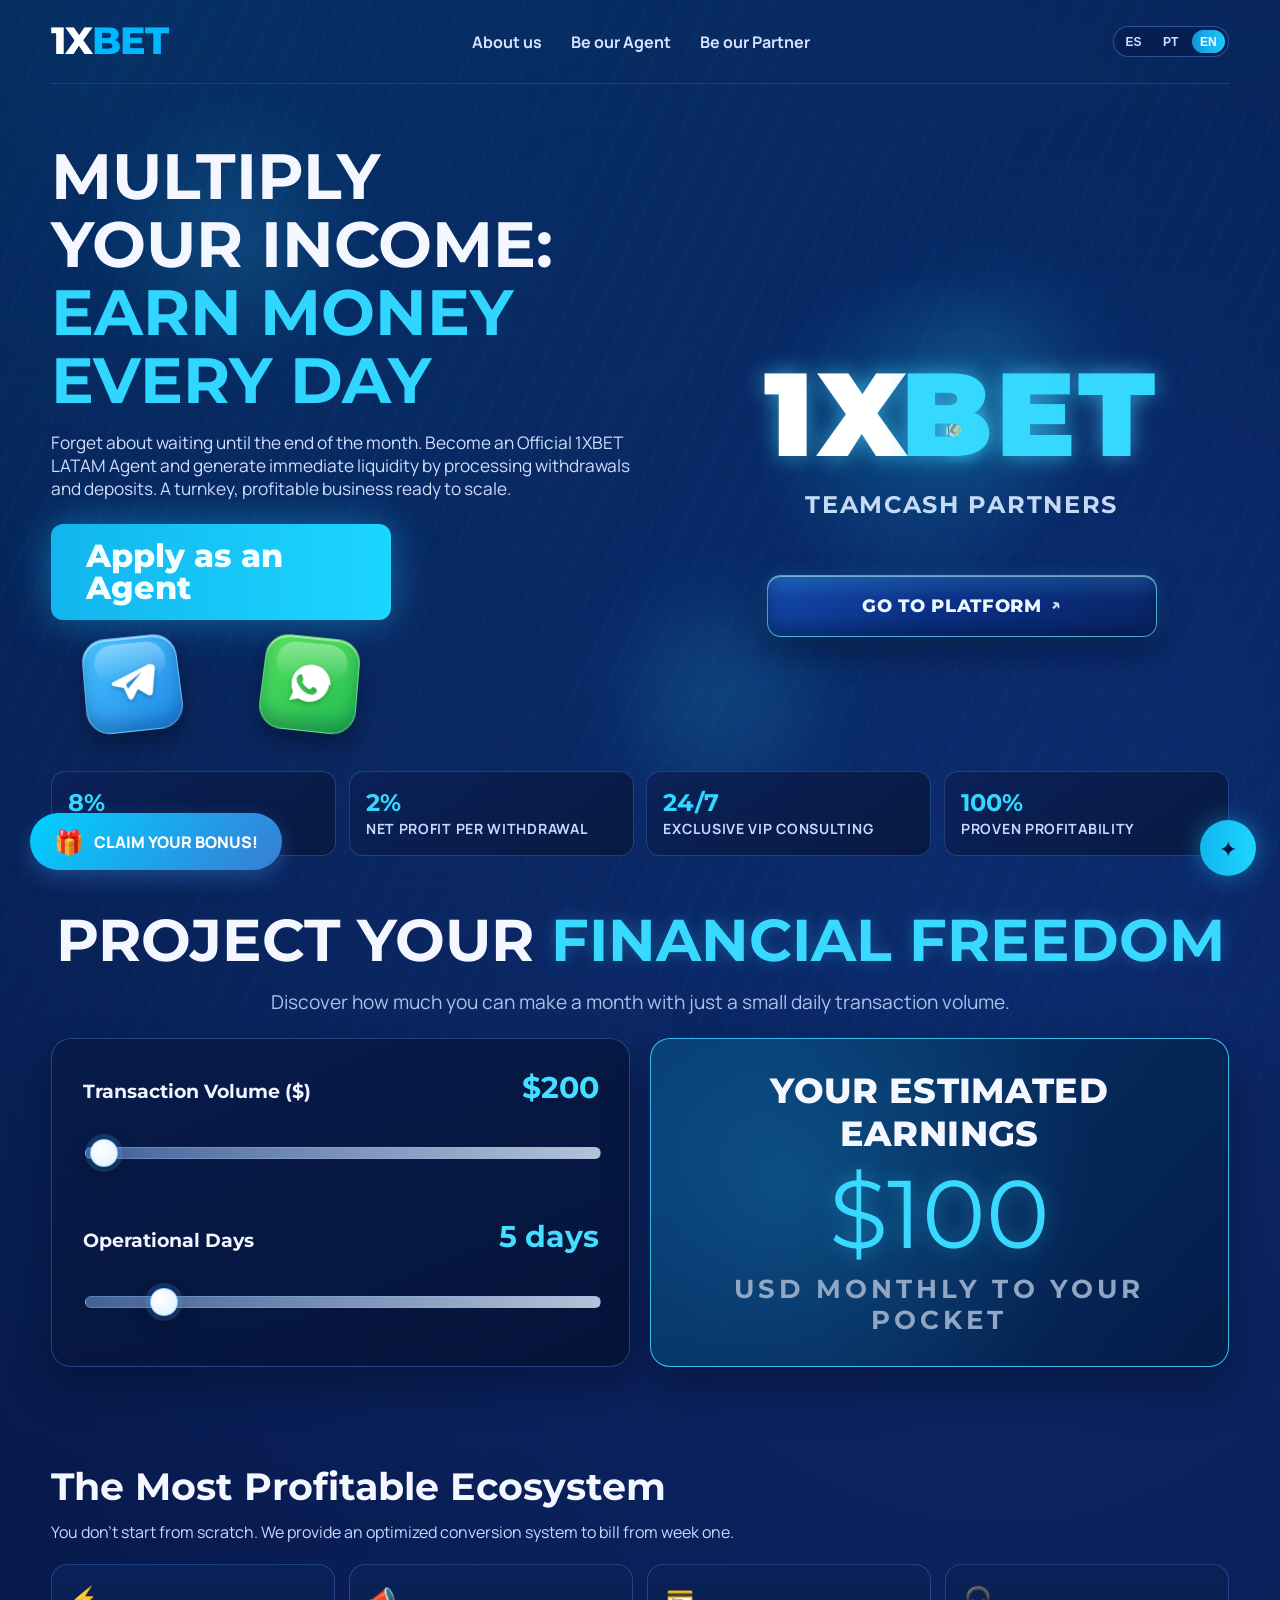
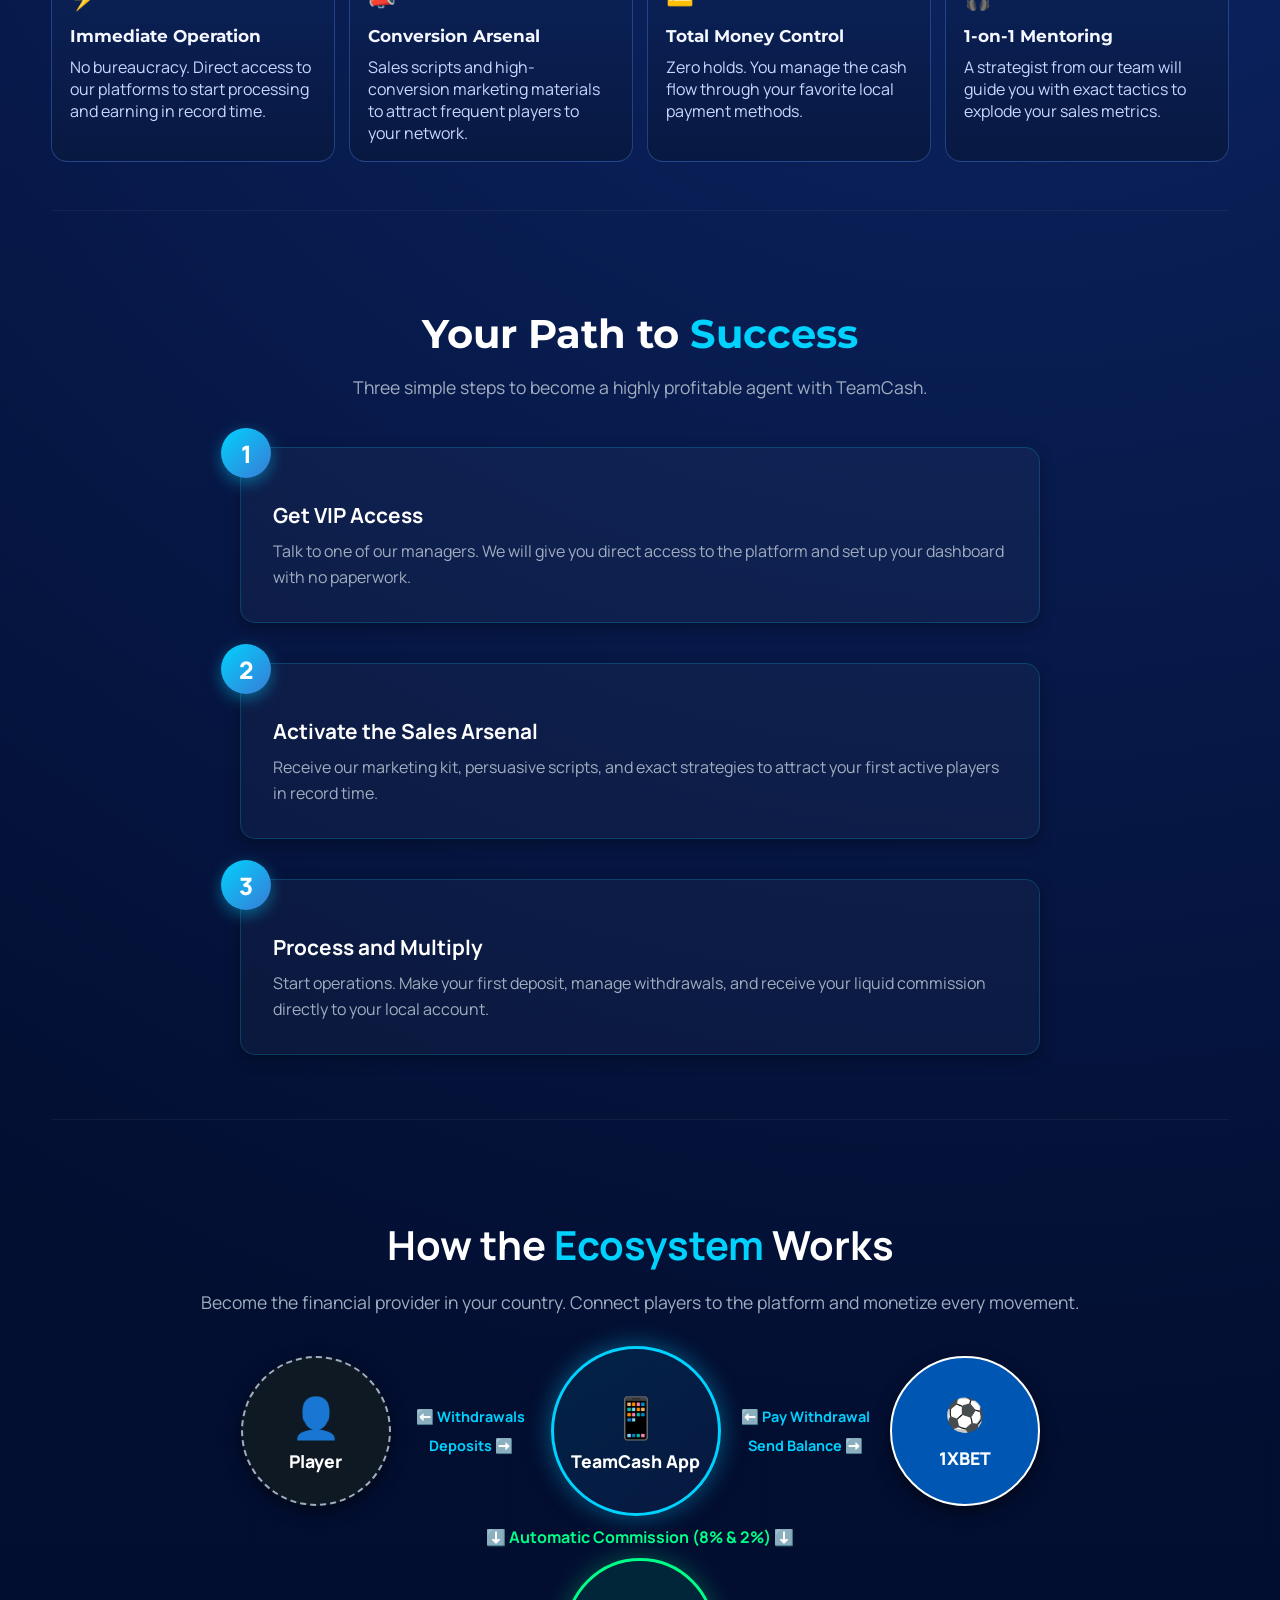
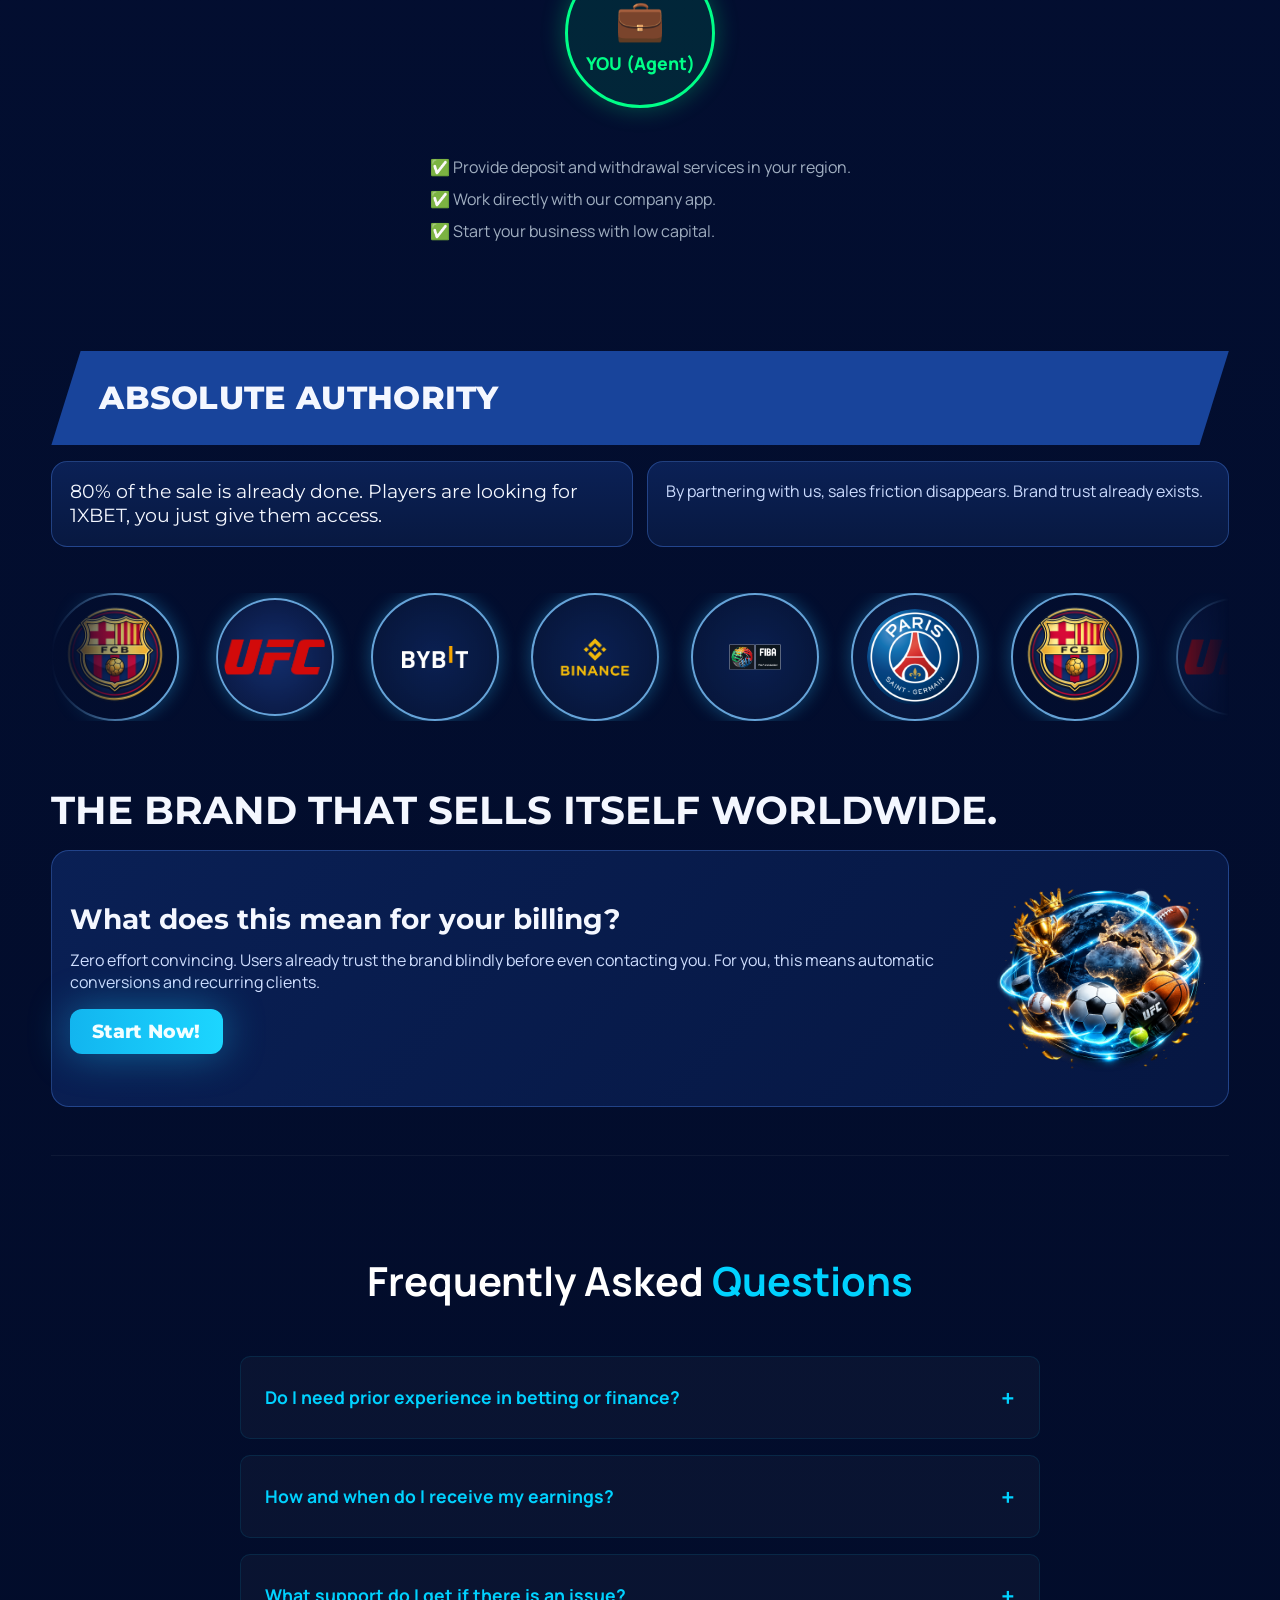
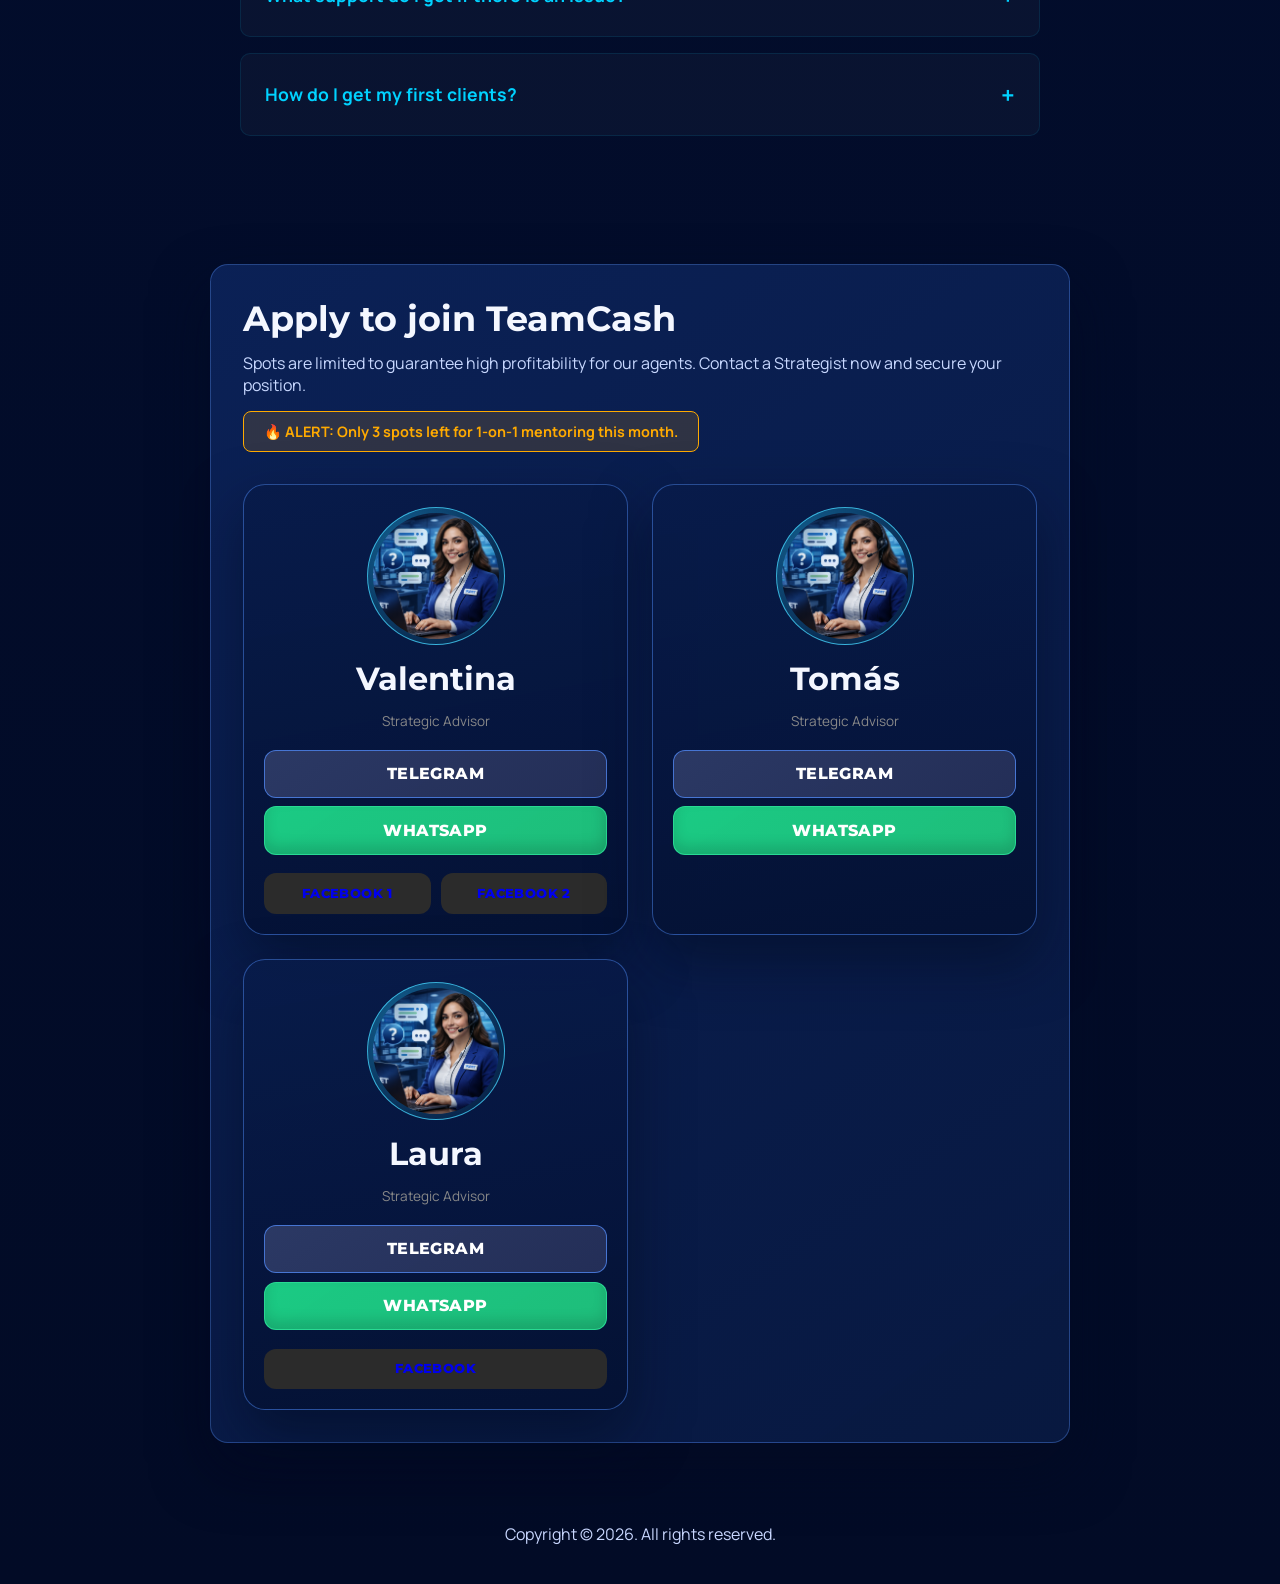
==== commit 8eb35eff: "Add files via upload" ====
--- a/index.html
+++ b/index.html
@@ -53,14 +53,14 @@
           </p>
           <a class="cta" href="#register">Postularme como Agente</a>
           <div class="hero-contact" aria-label="Canales de ayuda rápida">
-            <a class="hero-contact-btn hero-contact-tg" href="https://t.me/Cajero1xbot" target="_blank" rel="noopener noreferrer" aria-label="Chat en Telegram">
+            <a class="hero-contact-btn hero-contact-tg" href="https://t.me/laura1xbetmel" target="_blank" rel="noopener noreferrer" aria-label="Chat en Telegram">
               <span class="hero-contact-icon" aria-hidden="true">
                 <svg viewBox="0 0 24 24" role="img" focusable="false">
                   <path d="M20.7 4.1L3.6 10.8c-.9.4-.8 1.6.2 1.8l4.4 1.3 1.6 4.7c.3.9 1.5 1.1 2 .3l2.5-3.9 4.3 3.1c.8.6 1.9.1 2.1-.9l2.2-11.1c.2-1-.8-1.9-1.8-1.5zM10 14.4l-.7-2.1 7.5-4.8-6.8 6.9z"></path>
                 </svg>
               </span>
             </a>
-            <a class="hero-contact-btn hero-contact-wa" href="https://wa.me/message/MFXQSLIFPSZUE1" target="_blank" rel="noopener noreferrer" aria-label="Chat en WhatsApp">
+            <a class="hero-contact-btn hero-contact-wa" href="https://wa.me/+51966587521" target="_blank" rel="noopener noreferrer" aria-label="Chat en WhatsApp">
               <span class="hero-contact-icon" aria-hidden="true">
                 <svg viewBox="0 0 24 24" role="img" focusable="false">
                   <path d="M20.5 11.7c0 4.8-3.9 8.7-8.7 8.7-1.5 0-3-.4-4.2-1.1l-4 1.3 1.3-3.9a8.6 8.6 0 01-1.1-4.3c0-4.8 3.9-8.7 8.7-8.7s8.7 3.9 8.7 8.7zm-5.1 2.8c-.2-.1-1.4-.7-1.6-.8-.2-.1-.4-.1-.5.1-.2.2-.6.8-.8.9-.1.2-.3.2-.6.1-.2-.1-1.1-.4-2-1.2-.7-.6-1.2-1.4-1.4-1.6-.1-.2 0-.4.1-.5.1-.1.2-.3.3-.4.1-.1 0-.3 0-.4 0-.1-.5-1.3-.7-1.7-.2-.4-.4-.4-.5-.4h-.4c-.1 0-.4.1-.6.3-.2.2-.8.8-.8 1.9s.8 2.2.9 2.3c.1.2 1.6 2.5 3.9 3.4.6.3 1 .4 1.4.5.6.2 1.1.2 1.5.1.5-.1 1.4-.6 1.6-1.1.2-.5.2-1 .1-1.1-.1-.1-.3-.2-.5-.3z"></path>
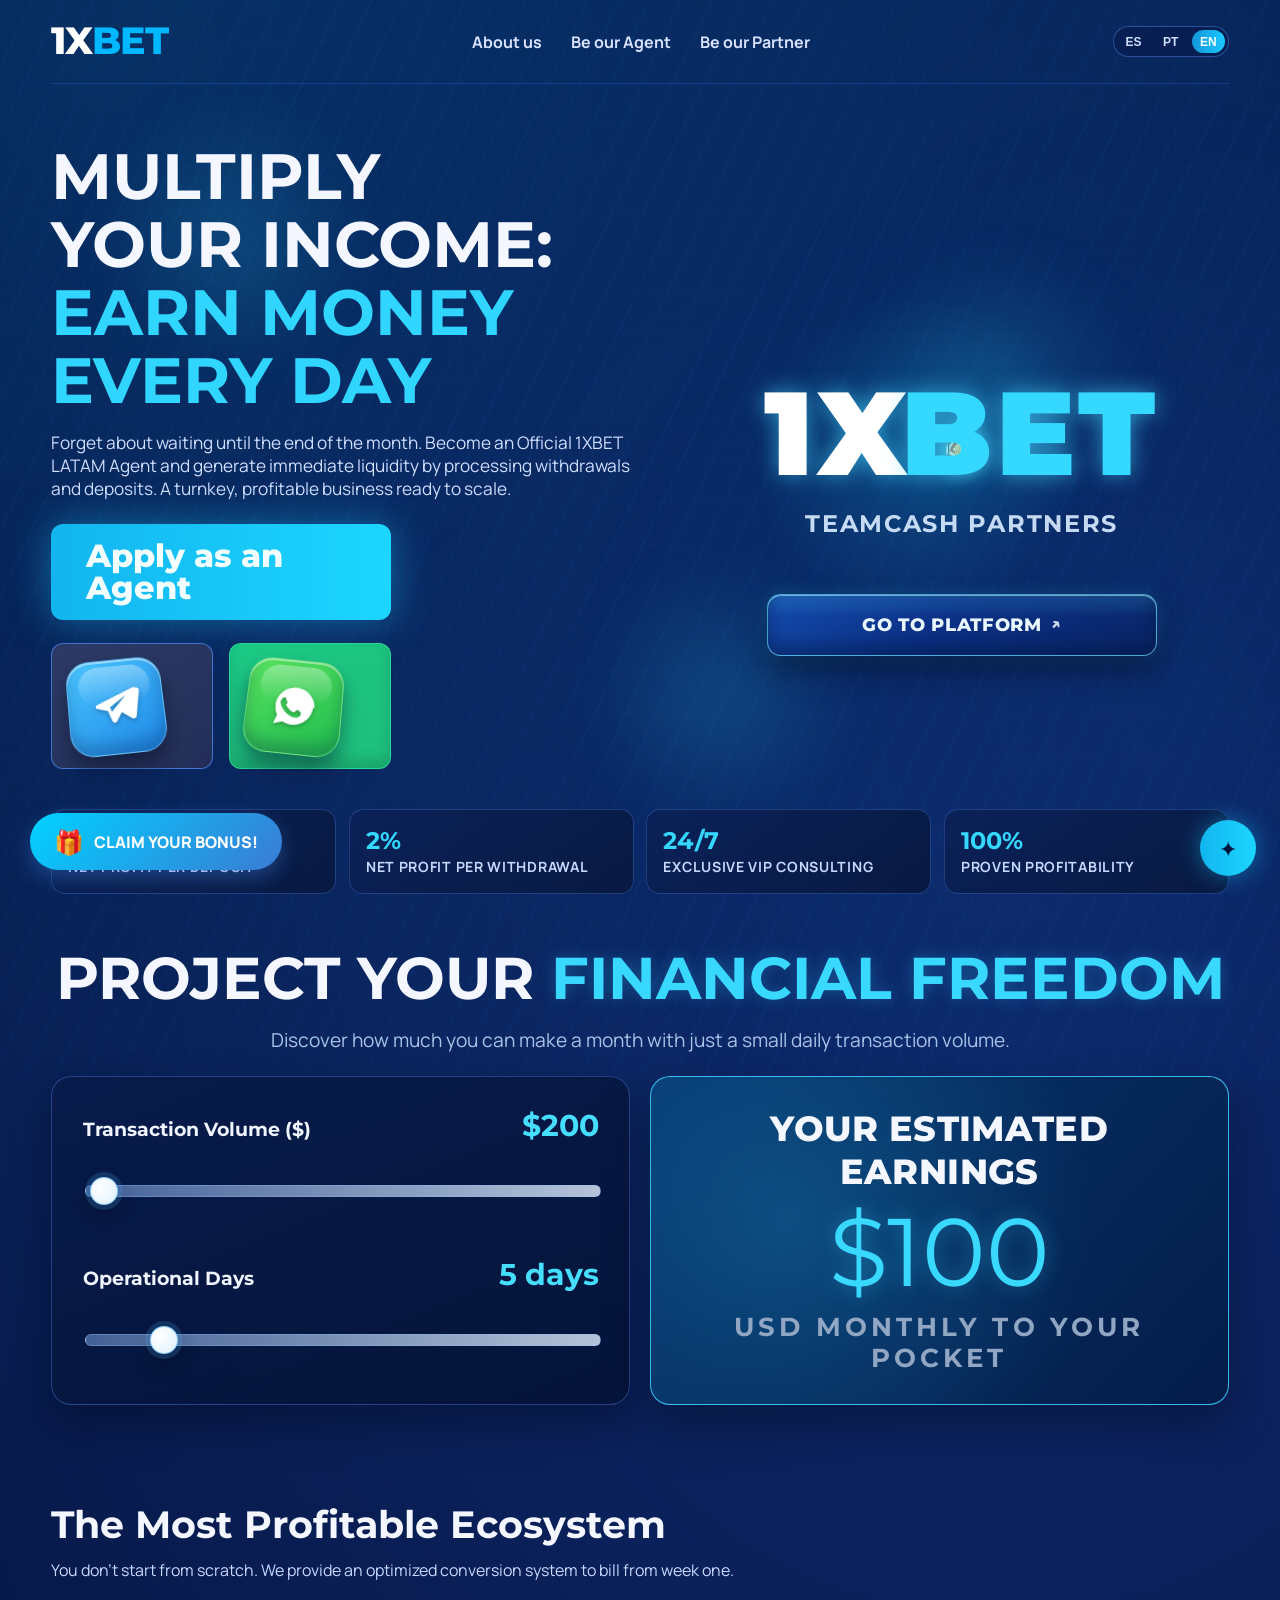
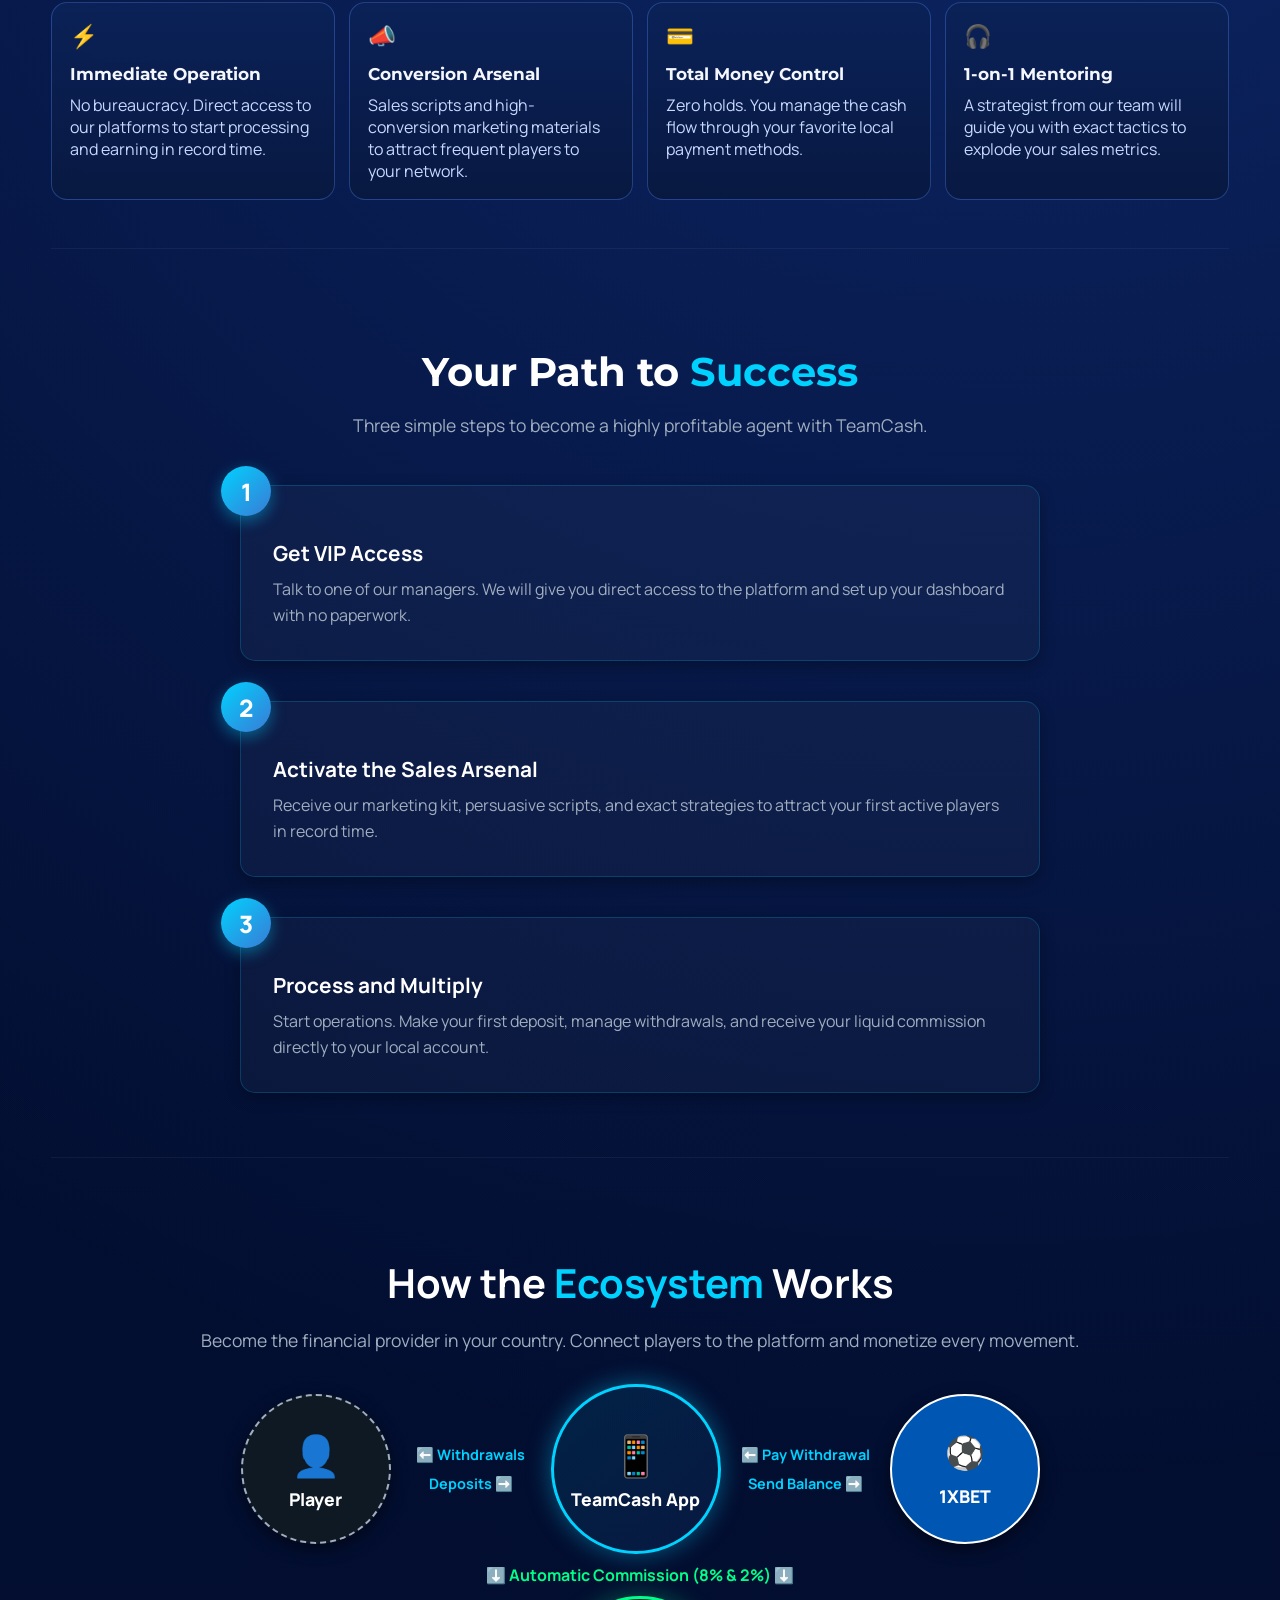
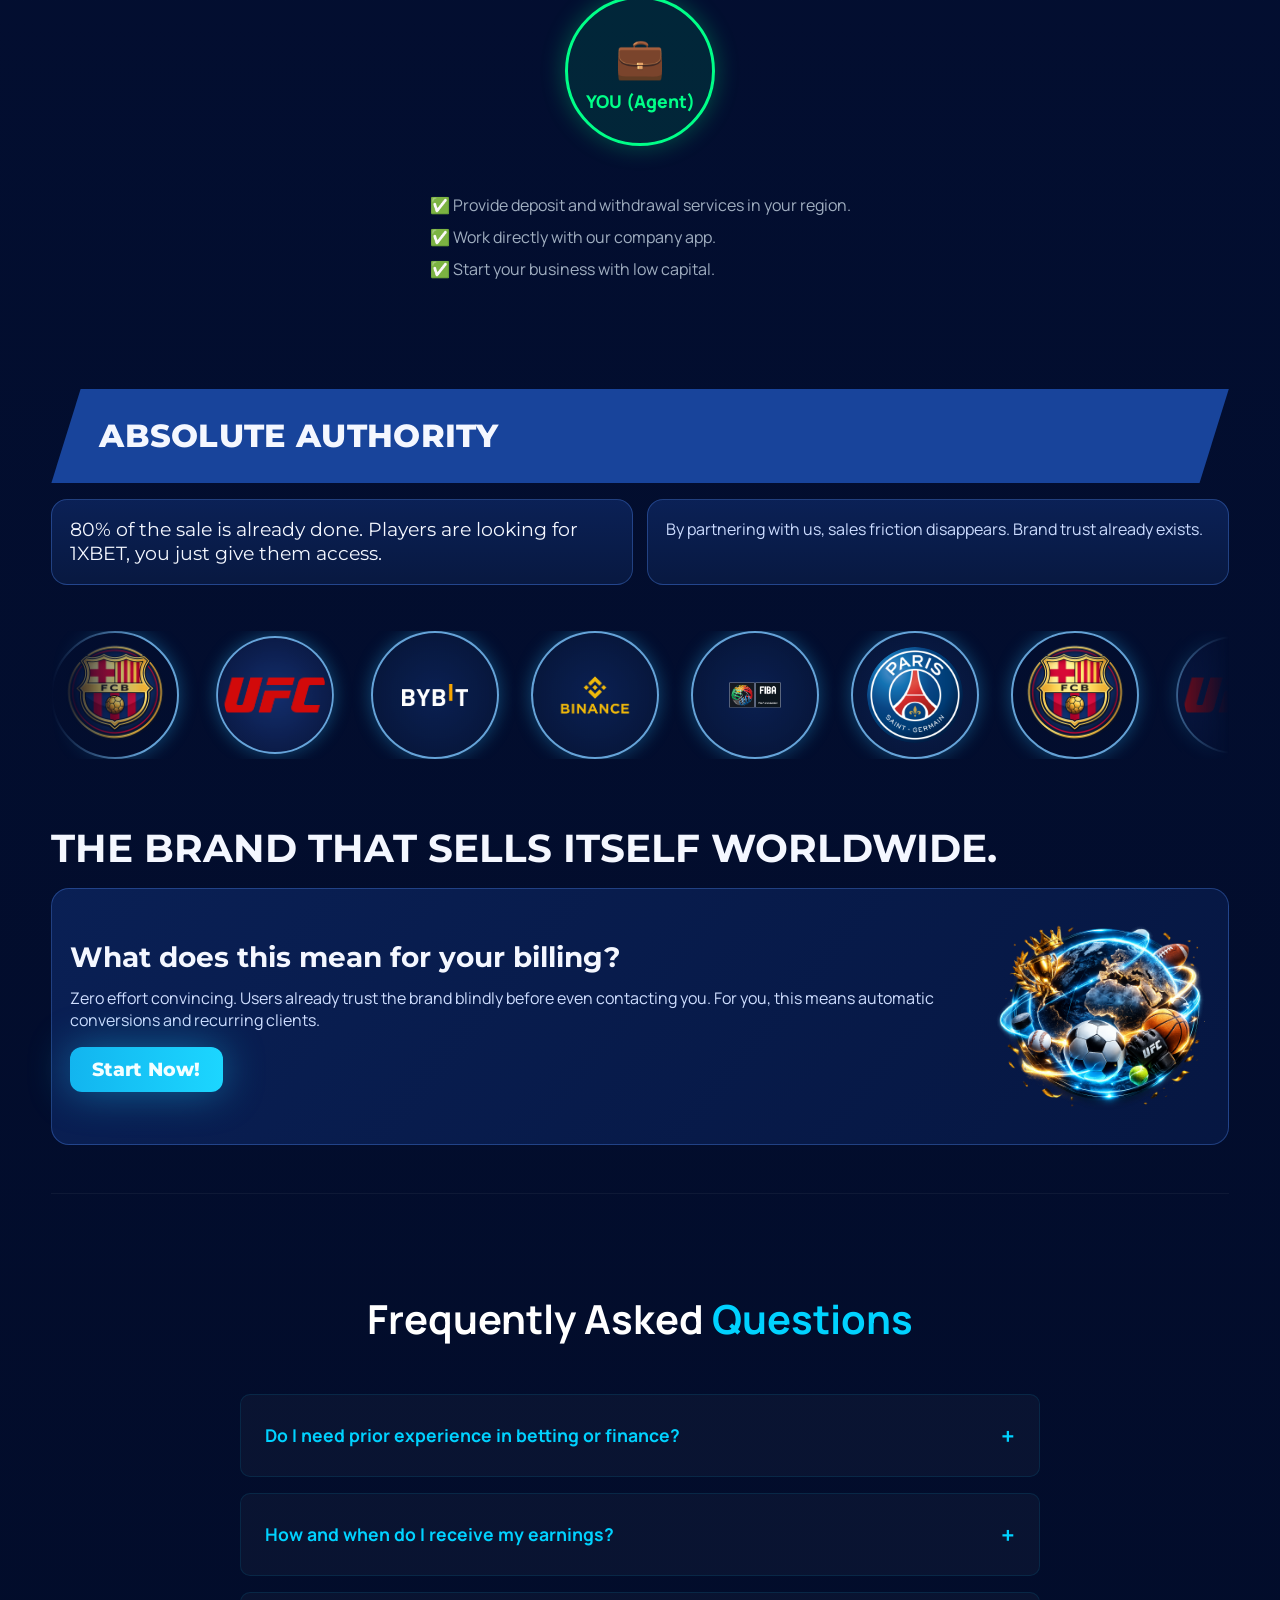
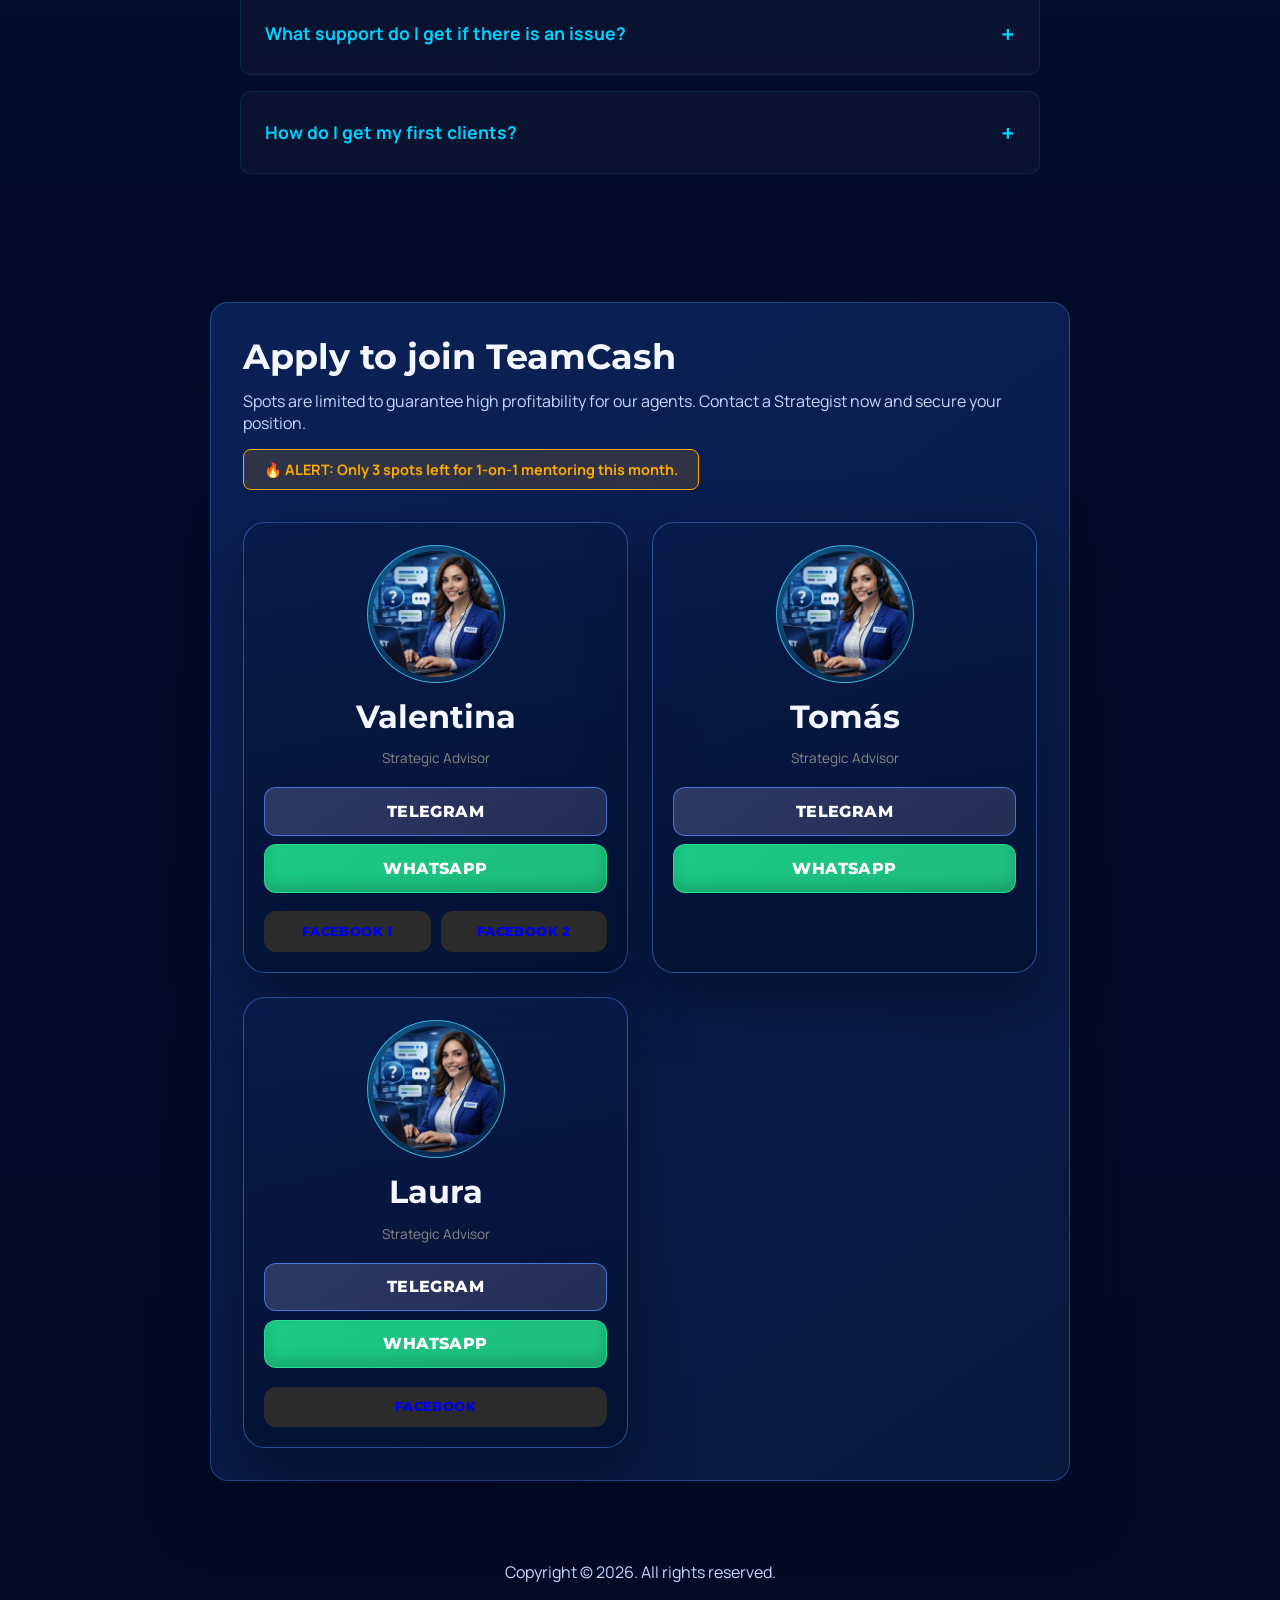
==== commit 3f929a85: "Add files via upload" ====
--- a/index.html
+++ b/index.html
@@ -15,6 +15,7 @@
       rel="stylesheet"
     />
     <link rel="stylesheet" href="./css/styles.css?v=20260303c" />
+    
     <script async src="https://www.googletagmanager.com/gtag/js?id=G-YQXXDM0322"></script>
     <script>
       window.dataLayer = window.dataLayer || [];
@@ -53,14 +54,14 @@
           </p>
           <a class="cta" href="#register">Postularme como Agente</a>
           <div class="hero-contact" aria-label="Canales de ayuda rápida">
-            <a class="hero-contact-btn hero-contact-tg" href="https://t.me/laura1xbetmel" target="_blank" rel="noopener noreferrer" aria-label="Chat en Telegram">
+            <a class="hero-contact-btn hero-contact-tg tc-manager-btn is-telegram" href="https://t.me/laura1xbetmel" target="_blank" rel="noopener noreferrer" aria-label="Chat en Telegram">
               <span class="hero-contact-icon" aria-hidden="true">
                 <svg viewBox="0 0 24 24" role="img" focusable="false">
                   <path d="M20.7 4.1L3.6 10.8c-.9.4-.8 1.6.2 1.8l4.4 1.3 1.6 4.7c.3.9 1.5 1.1 2 .3l2.5-3.9 4.3 3.1c.8.6 1.9.1 2.1-.9l2.2-11.1c.2-1-.8-1.9-1.8-1.5zM10 14.4l-.7-2.1 7.5-4.8-6.8 6.9z"></path>
                 </svg>
               </span>
             </a>
-            <a class="hero-contact-btn hero-contact-wa" href="https://wa.me/+51966587521" target="_blank" rel="noopener noreferrer" aria-label="Chat en WhatsApp">
+            <a class="hero-contact-btn hero-contact-wa tc-manager-btn is-whatsapp" href="https://wa.me/+51966587521" target="_blank" rel="noopener noreferrer" aria-label="Chat en WhatsApp">
               <span class="hero-contact-icon" aria-hidden="true">
                 <svg viewBox="0 0 24 24" role="img" focusable="false">
                   <path d="M20.5 11.7c0 4.8-3.9 8.7-8.7 8.7-1.5 0-3-.4-4.2-1.1l-4 1.3 1.3-3.9a8.6 8.6 0 01-1.1-4.3c0-4.8 3.9-8.7 8.7-8.7s8.7 3.9 8.7 8.7zm-5.1 2.8c-.2-.1-1.4-.7-1.6-.8-.2-.1-.4-.1-.5.1-.2.2-.6.8-.8.9-.1.2-.3.2-.6.1-.2-.1-1.1-.4-2-1.2-.7-.6-1.2-1.4-1.4-1.6-.1-.2 0-.4.1-.5.1-.1.2-.3.3-.4.1-.1 0-.3 0-.4 0-.1-.5-1.3-.7-1.7-.2-.4-.4-.4-.5-.4h-.4c-.1 0-.4.1-.6.3-.2.2-.8.8-.8 1.9s.8 2.2.9 2.3c.1.2 1.6 2.5 3.9 3.4.6.3 1 .4 1.4.5.6.2 1.1.2 1.5.1.5-.1 1.4-.6 1.6-1.1.2-.5.2-1 .1-1.1-.1-.1-.3-.2-.5-.3z"></path>
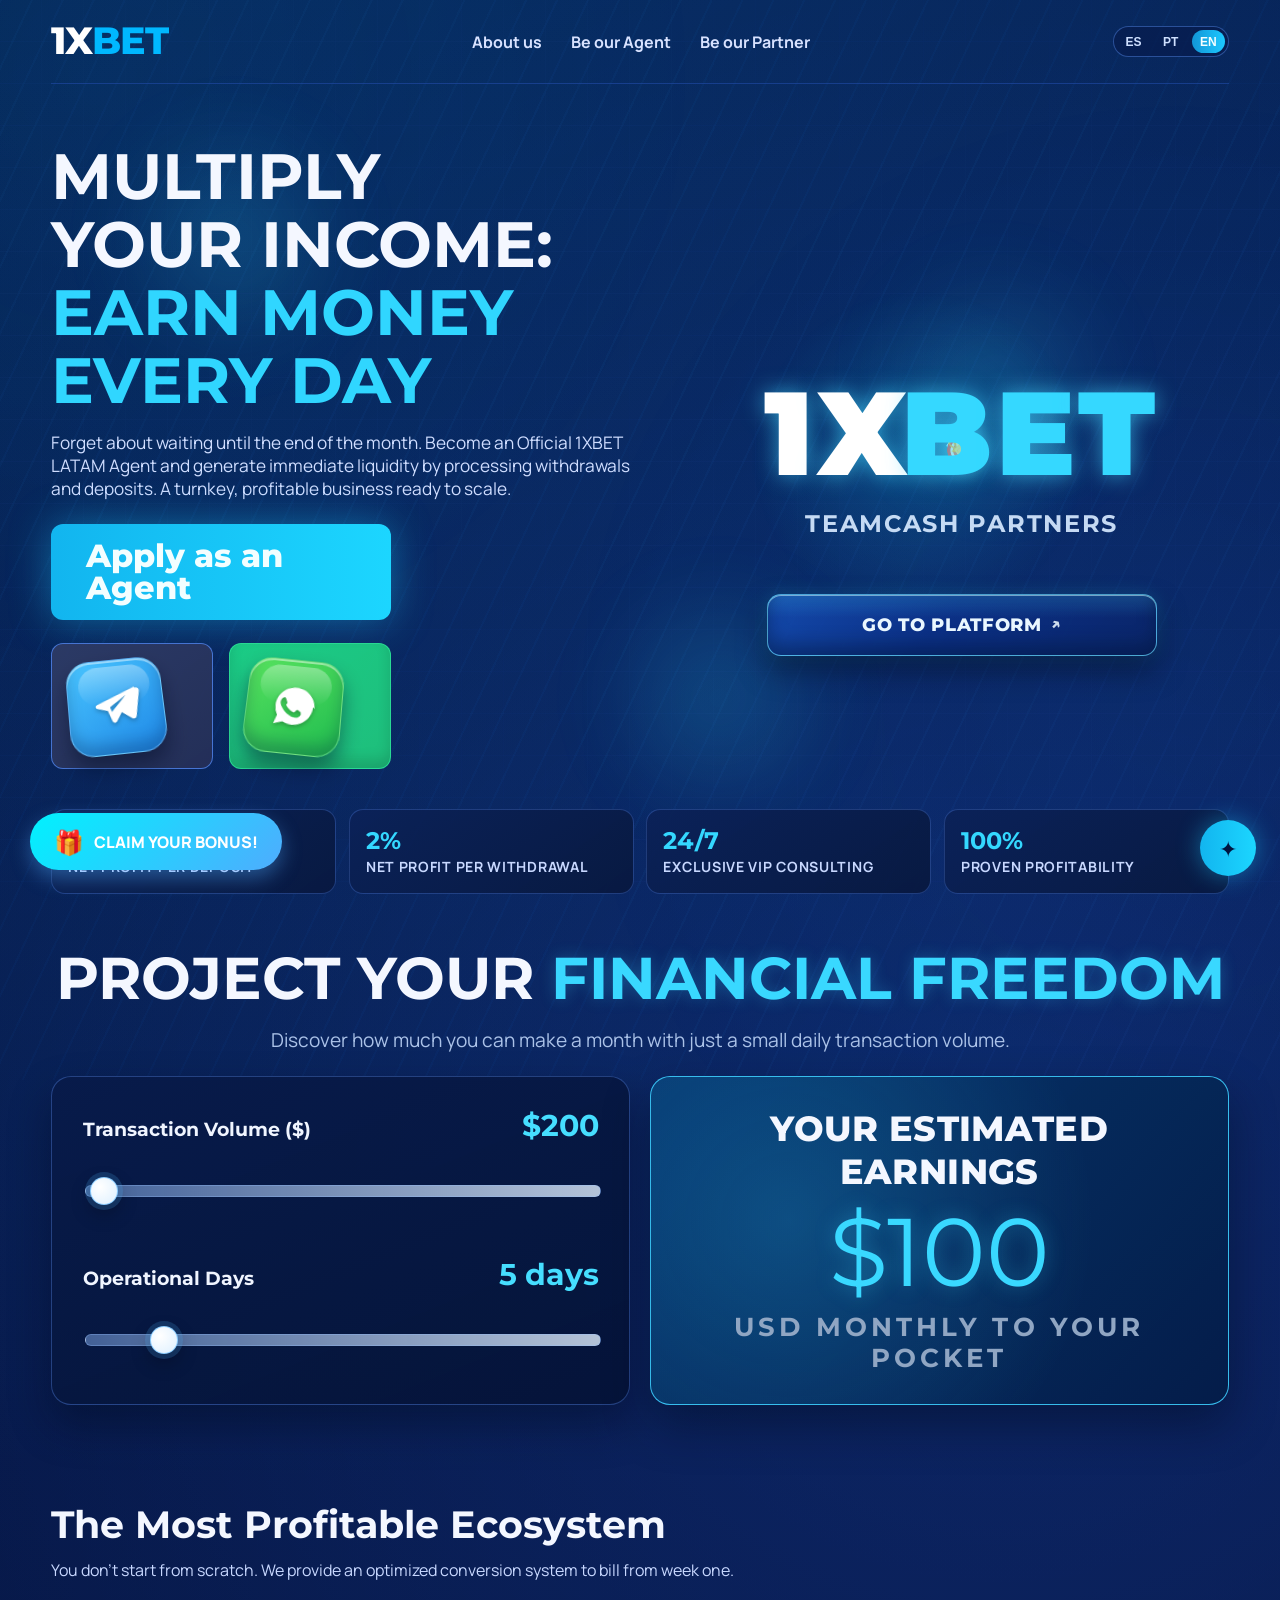
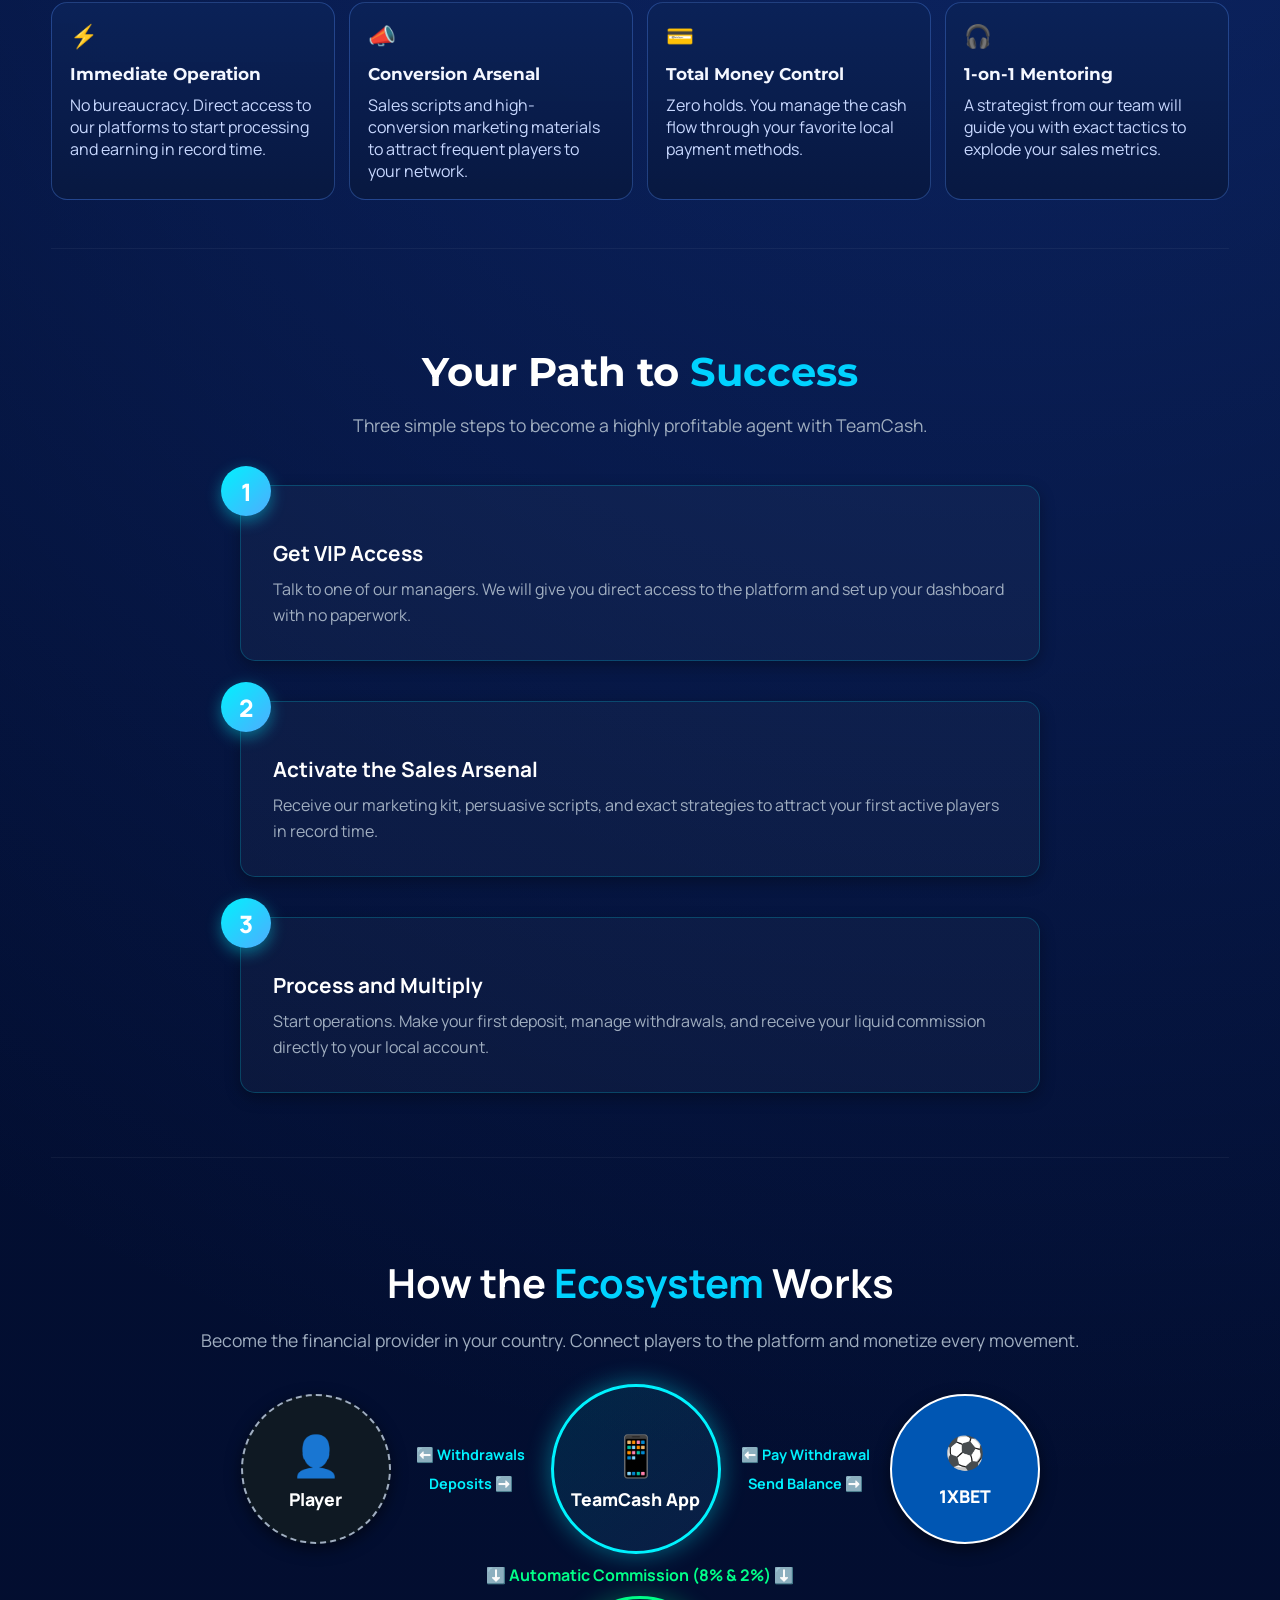
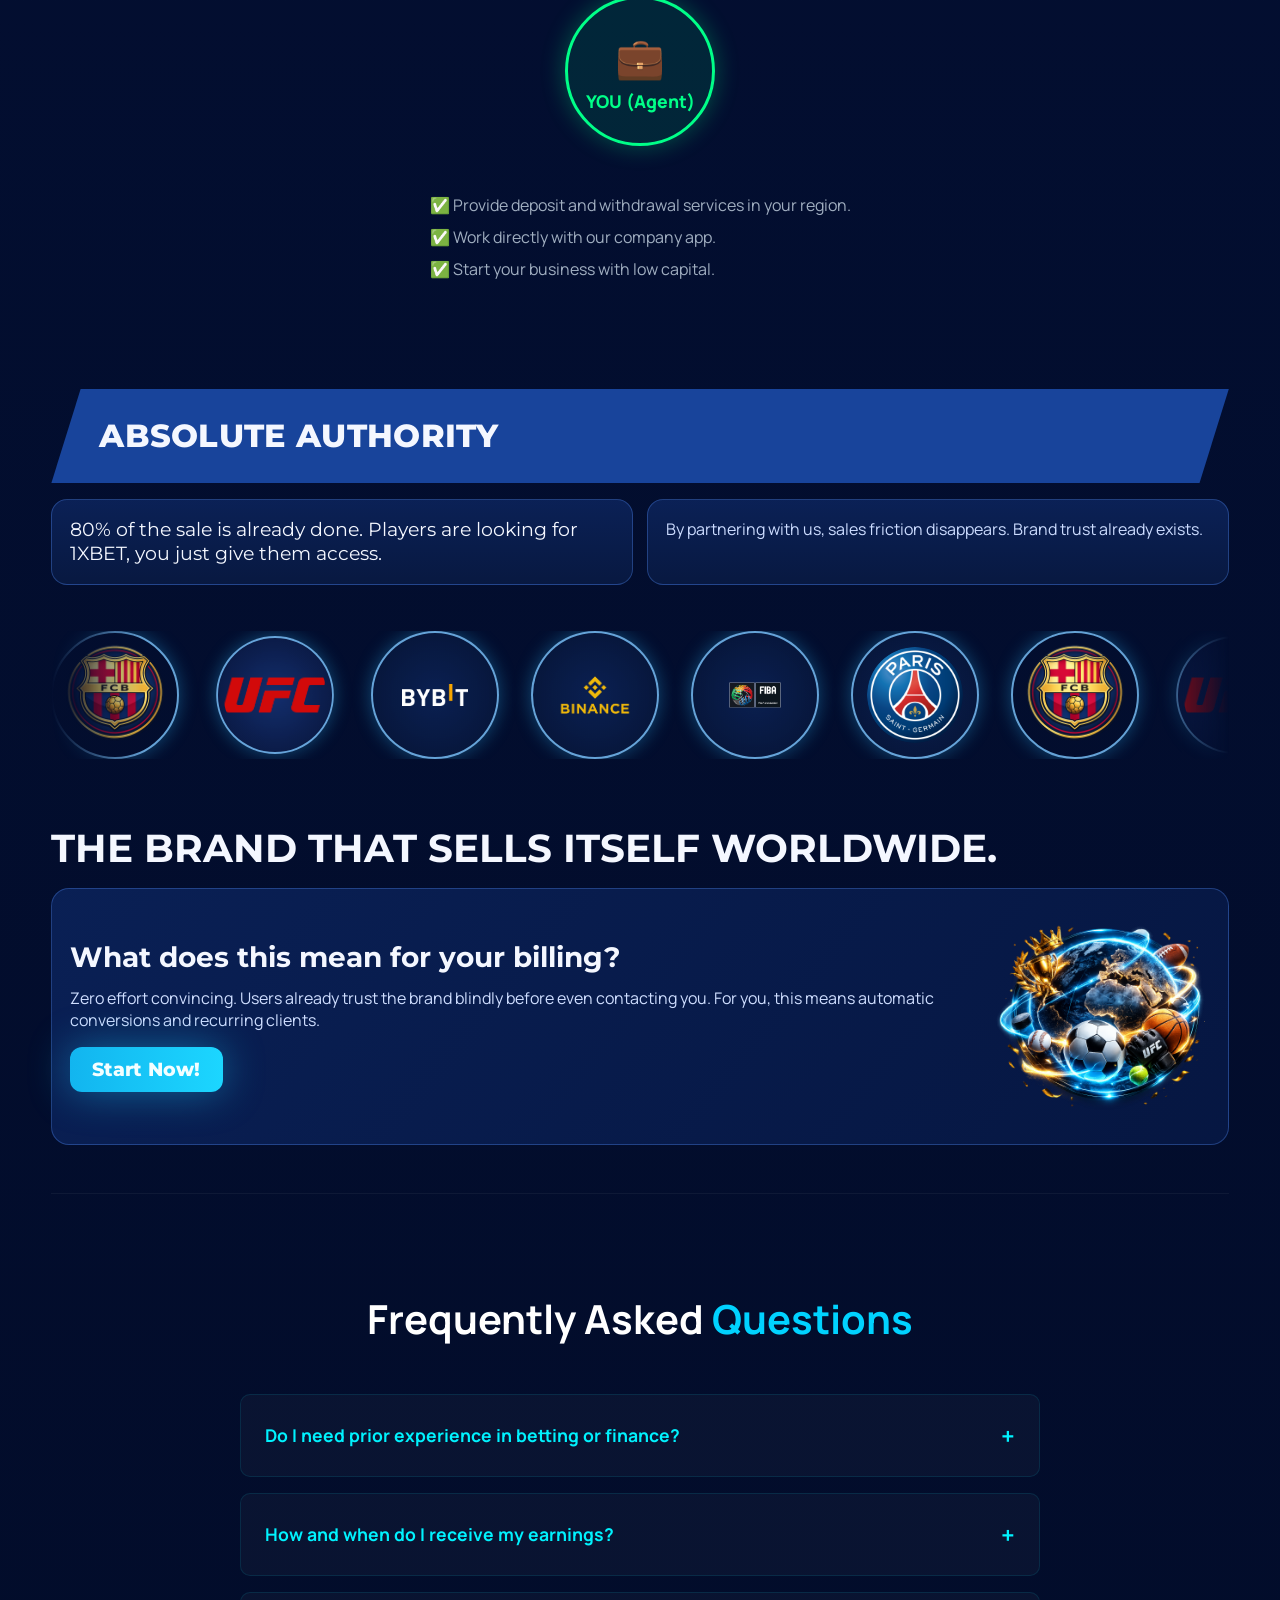
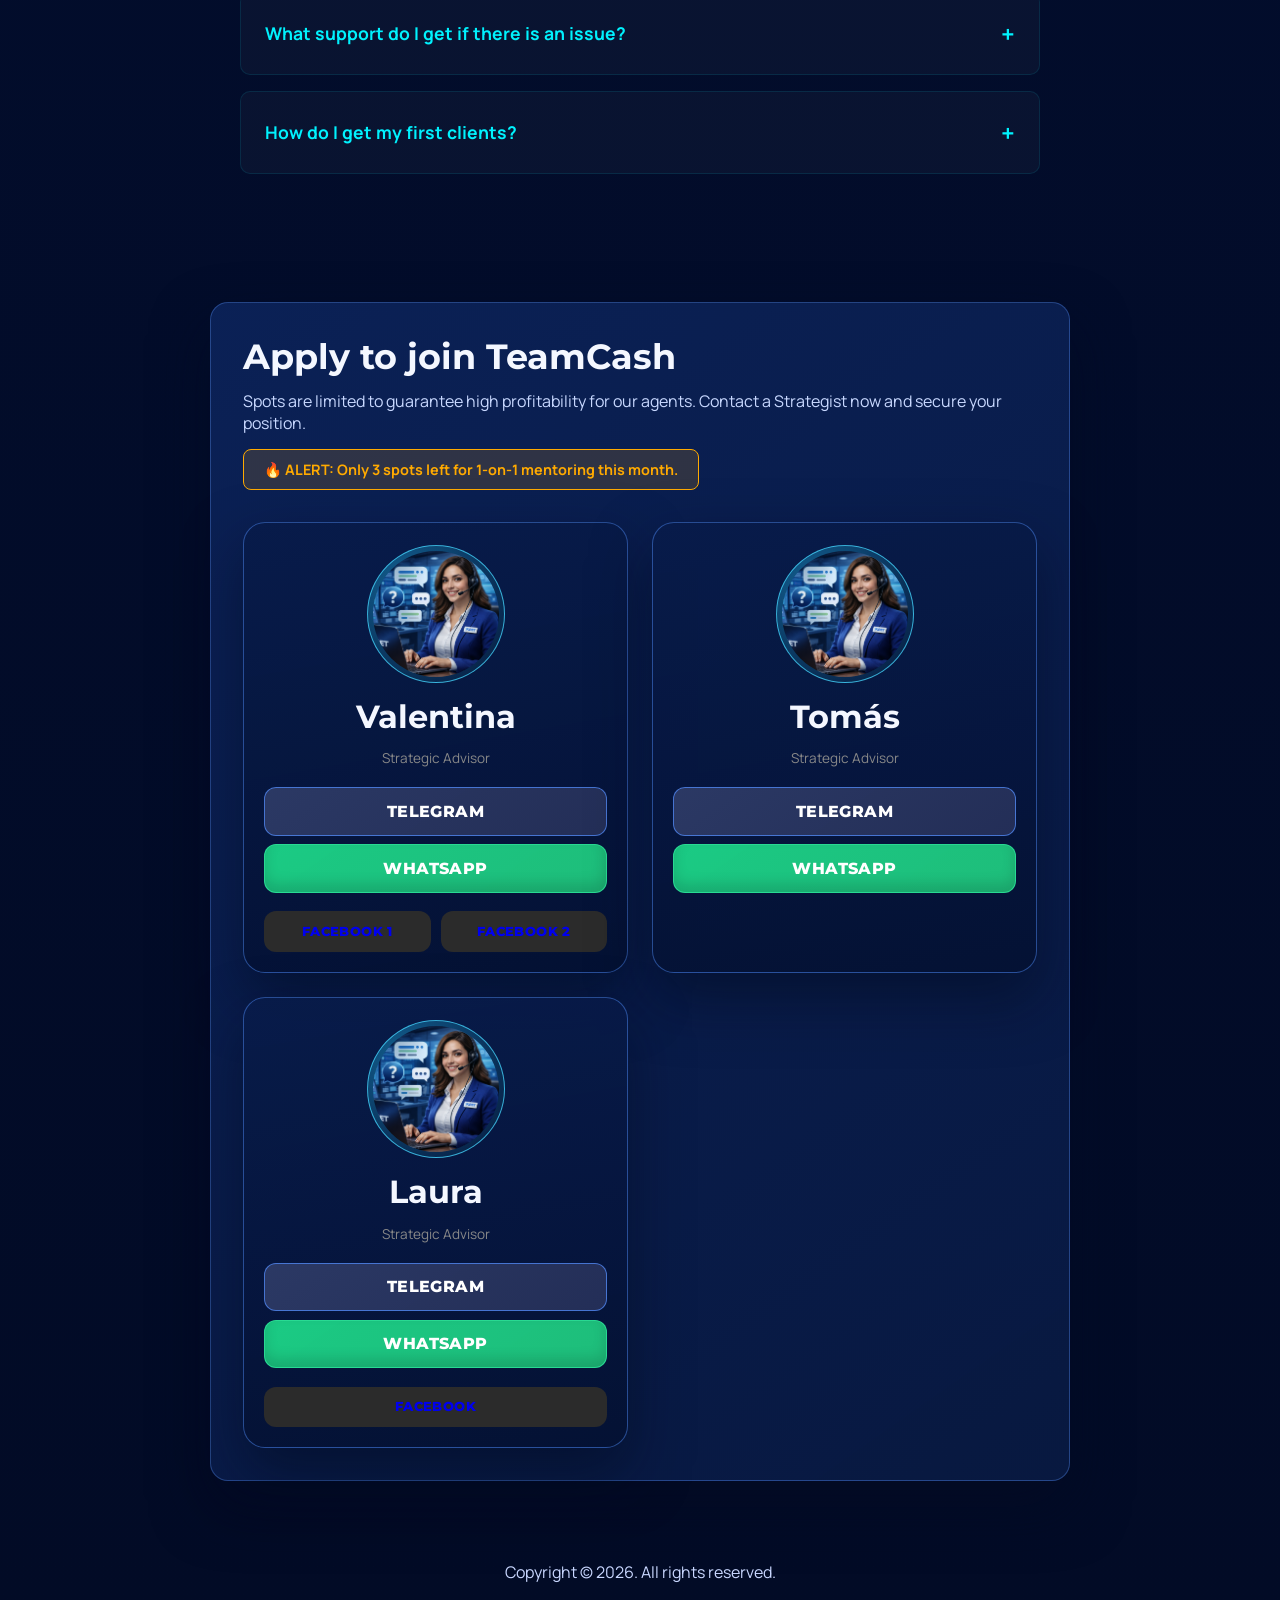
==== commit b62acf82: "Add files via upload" ====
--- a/index.html
+++ b/index.html
@@ -47,10 +47,10 @@
       <section class="tc-hero reveal" id="top">
         <div class="tc-hero-copy">
           <h1>
-            MULTIPLICA TUS INGRESOS: <br /><span>GANA DINERO TODOS LOS DÍAS</span>
+            DOMINA EL MERCADO LATAM: <br /><span>COMISIONES DIARIAS EN TU BOLSILLO</span>
           </h1>
           <p>
-            Olvídate de esperar a fin de mes. Conviértete en Agente Oficial de 1XBET LATAM y genera liquidez inmediata procesando retiros y depósitos. Un negocio llave en mano, rentable y listo para escalar.
+            Conviértete en el proveedor financiero oficial de 1XBET LATAM en tu región. Nuestro ecosistema llave en mano te permite procesar pagos y retiros con total libertad y rentabilidad comprobada.
           </p>
           <a class="cta" href="#register">Postularme como Agente</a>
           <div class="hero-contact" aria-label="Canales de ayuda rápida">
@@ -61,7 +61,7 @@
                 </svg>
               </span>
             </a>
-            <a class="hero-contact-btn hero-contact-wa tc-manager-btn is-whatsapp" href="https://wa.me/+51966587521" target="_blank" rel="noopener noreferrer" aria-label="Chat en WhatsApp">
+            <a class="hero-contact-btn hero-contact-wa tc-manager-btn is-whatsapp" href="https://wa.me/+527441925921" target="_blank" rel="noopener noreferrer" aria-label="Chat en WhatsApp">
               <span class="hero-contact-icon" aria-hidden="true">
                 <svg viewBox="0 0 24 24" role="img" focusable="false">
                   <path d="M20.5 11.7c0 4.8-3.9 8.7-8.7 8.7-1.5 0-3-.4-4.2-1.1l-4 1.3 1.3-3.9a8.6 8.6 0 01-1.1-4.3c0-4.8 3.9-8.7 8.7-8.7s8.7 3.9 8.7 8.7zm-5.1 2.8c-.2-.1-1.4-.7-1.6-.8-.2-.1-.4-.1-.5.1-.2.2-.6.8-.8.9-.1.2-.3.2-.6.1-.2-.1-1.1-.4-2-1.2-.7-.6-1.2-1.4-1.4-1.6-.1-.2 0-.4.1-.5.1-.1.2-.3.3-.4.1-.1 0-.3 0-.4 0-.1-.5-1.3-.7-1.7-.2-.4-.4-.4-.5-.4h-.4c-.1 0-.4.1-.6.3-.2.2-.8.8-.8 1.9s.8 2.2.9 2.3c.1.2 1.6 2.5 3.9 3.4.6.3 1 .4 1.4.5.6.2 1.1.2 1.5.1.5-.1 1.4-.6 1.6-1.1.2-.5.2-1 .1-1.1-.1-.1-.3-.2-.5-.3z"></path>
@@ -72,13 +72,13 @@
         </div>
         <div class="tc-hero-art">
           <div class="hero-motion">
-            <span class="float-item ball ball-1"><span class="float-inner">⚽</span></span>
-            <span class="float-item ball ball-2"><span class="float-inner">⚽</span></span>
-            <span class="float-item mma-glove mma-glove-1"><span class="float-inner">🥊</span></span>
-            <span class="float-item football football-1"><span class="float-inner">🏈</span></span>
-            <span class="float-item coin coin-1"><span class="float-inner">◍</span></span>
-            <span class="float-item coin coin-2"><span class="float-inner">◍</span></span>
-            <span class="float-item coin coin-3"><span class="float-inner">◍</span></span>
+            <span class="float-item ball ball-1"><span class="float-inner">💎</span></span>
+            <span class="float-item ball ball-2"><span class="float-inner">🎯</span></span>
+            <span class="float-item mma-glove mma-glove-1"><span class="float-inner">🏆</span></span>
+            <span class="float-item football football-1"><span class="float-inner">⚡</span></span>
+            <span class="float-item coin coin-1"><span class="float-inner">◈</span></span>
+            <span class="float-item coin coin-2"><span class="float-inner">◈</span></span>
+            <span class="float-item coin coin-3"><span class="float-inner">◈</span></span>
 
             <div class="hero-wordmark">
               <p class="hero-brand">
@@ -160,22 +160,22 @@
         <div class="tc-grid-4">
           <article class="tc-card">
             <div class="tc-icon">⚡</div>
-            <h3>Operatividad Inmediata</h3>
+            <h3>Lanzamiento Veloz</h3>
             <p>Sin burocracia. Acceso directo a nuestras plataformas para que empieces a procesar y ganar en tiempo récord.</p>
           </article>
           <article class="tc-card">
             <div class="tc-icon">📣</div>
-            <h3>Arsenal de Conversión</h3>
+            <h3>Material de Alto Cierre</h3>
             <p>Guiones de venta y material de marketing de alta conversión para atraer jugadores frecuentes a tu red.</p>
           </article>
           <article class="tc-card">
             <div class="tc-icon">💳</div>
-            <h3>Control Total del Dinero</h3>
+            <h3>Flujo de Caja Directo</h3>
             <p>Cero retenciones. Tú manejas el flujo de caja a través de tus métodos de pago locales favoritos.</p>
           </article>
           <article class="tc-card">
             <div class="tc-icon">🎧</div>
-            <h3>Mentoría 1 a 1</h3>
+            <h3>Acompañamiento VIP</h3>
             <p>Un estratega de nuestro equipo te guiará con tácticas exactas para reventar tus métricas de ventas.</p>
           </article>
         </div>
@@ -183,22 +183,22 @@
 
       <section class="tc-roadmap reveal" style="padding: 4rem 2rem; border-top: 1px solid rgba(255,255,255,0.05); text-align: center;">
         <div style="max-width: 800px; margin: 0 auto;">
-          <h2 style="font-size: 2.5rem; margin-bottom: 1rem; color: #fff; font-family: 'Montserrat', sans-serif;">Tu Camino al <span style="color: #00d2ff;">Éxito</span></h2>
+          <h2 style="font-size: 2.5rem; margin-bottom: 1rem; color: #fff; font-family: 'Montserrat', sans-serif;">Tu Camino al <span style="color: #00f2fe;">Éxito</span></h2>
           <p style="color: #a0aec0; margin-bottom: 3rem; font-size: 1.1rem;">Tres simples pasos para convertirte en un agente altamente rentable con TeamCash.</p>
           
           <div style="display: flex; flex-direction: column; gap: 2.5rem; text-align: left;">
-            <div style="background: rgba(255,255,255,0.03); border: 1px solid rgba(0, 210, 255, 0.2); padding: 2rem; border-radius: 15px; position: relative; box-shadow: 0 5px 15px rgba(0,0,0,0.3);">
-              <div style="position: absolute; top: -20px; left: -20px; width: 50px; height: 50px; background: linear-gradient(135deg, #00d2ff 0%, #3a7bd5 100%); color: #fff; border-radius: 50%; display: flex; align-items: center; justify-content: center; font-size: 1.5rem; font-weight: 900; box-shadow: 0 5px 15px rgba(0, 210, 255, 0.4);">1</div>
+            <div style="background: rgba(255,255,255,0.03); border: 1px solid rgba(0, 242, 254, 0.2); padding: 2rem; border-radius: 15px; position: relative; box-shadow: 0 5px 15px rgba(0,0,0,0.3);">
+              <div style="position: absolute; top: -20px; left: -20px; width: 50px; height: 50px; background: linear-gradient(135deg, #00f2fe 0%, #4facfe 100%); color: #fff; border-radius: 50%; display: flex; align-items: center; justify-content: center; font-size: 1.5rem; font-weight: 900; box-shadow: 0 5px 15px rgba(0, 242, 254, 0.4);">1</div>
               <h3 style="color: #fff; margin-bottom: 10px; font-size: 1.3rem;">Obtén tu Acceso VIP</h3>
               <p style="color: #a0aec0; margin: 0; line-height: 1.6;">Habla con uno de nuestros mánagers. Te daremos acceso directo a la plataforma y configuraremos tu panel de control sin papeleos innecesarios.</p>
             </div>
-            <div style="background: rgba(255,255,255,0.03); border: 1px solid rgba(0, 210, 255, 0.2); padding: 2rem; border-radius: 15px; position: relative; box-shadow: 0 5px 15px rgba(0,0,0,0.3);">
-              <div style="position: absolute; top: -20px; left: -20px; width: 50px; height: 50px; background: linear-gradient(135deg, #00d2ff 0%, #3a7bd5 100%); color: #fff; border-radius: 50%; display: flex; align-items: center; justify-content: center; font-size: 1.5rem; font-weight: 900; box-shadow: 0 5px 15px rgba(0, 210, 255, 0.4);">2</div>
+            <div style="background: rgba(255,255,255,0.03); border: 1px solid rgba(0, 242, 254, 0.2); padding: 2rem; border-radius: 15px; position: relative; box-shadow: 0 5px 15px rgba(0,0,0,0.3);">
+              <div style="position: absolute; top: -20px; left: -20px; width: 50px; height: 50px; background: linear-gradient(135deg, #00f2fe 0%, #4facfe 100%); color: #fff; border-radius: 50%; display: flex; align-items: center; justify-content: center; font-size: 1.5rem; font-weight: 900; box-shadow: 0 5px 15px rgba(0, 242, 254, 0.4);">2</div>
               <h3 style="color: #fff; margin-bottom: 10px; font-size: 1.3rem;">Activa el Arsenal de Ventas</h3>
               <p style="color: #a0aec0; margin: 0; line-height: 1.6;">Recibe nuestro kit de marketing, guiones persuasivos y estrategias exactas para atraer a tus primeros jugadores activos en tiempo récord.</p>
             </div>
-            <div style="background: rgba(255,255,255,0.03); border: 1px solid rgba(0, 210, 255, 0.2); padding: 2rem; border-radius: 15px; position: relative; box-shadow: 0 5px 15px rgba(0,0,0,0.3);">
-              <div style="position: absolute; top: -20px; left: -20px; width: 50px; height: 50px; background: linear-gradient(135deg, #00d2ff 0%, #3a7bd5 100%); color: #fff; border-radius: 50%; display: flex; align-items: center; justify-content: center; font-size: 1.5rem; font-weight: 900; box-shadow: 0 5px 15px rgba(0, 210, 255, 0.4);">3</div>
+            <div style="background: rgba(255,255,255,0.03); border: 1px solid rgba(0, 242, 254, 0.2); padding: 2rem; border-radius: 15px; position: relative; box-shadow: 0 5px 15px rgba(0,0,0,0.3);">
+              <div style="position: absolute; top: -20px; left: -20px; width: 50px; height: 50px; background: linear-gradient(135deg, #00f2fe 0%, #4facfe 100%); color: #fff; border-radius: 50%; display: flex; align-items: center; justify-content: center; font-size: 1.5rem; font-weight: 900; box-shadow: 0 5px 15px rgba(0, 242, 254, 0.4);">3</div>
               <h3 style="color: #fff; margin-bottom: 10px; font-size: 1.3rem;">Procesa y Multiplica</h3>
               <p style="color: #a0aec0; margin: 0; line-height: 1.6;">Inicia operaciones. Realiza tu primer depósito, gestiona retiros y recibe tu comisión líquida directamente en tu cuenta local. Escala sin límites.</p>
             </div>
@@ -210,19 +210,19 @@
         .eco-wrapper { padding: 4rem 2rem; border-top: 1px solid rgba(255,255,255,0.05); text-align: center; }
         .eco-container { display: flex; justify-content: center; align-items: center; flex-wrap: wrap; gap: 20px; margin-top: 2rem; }
         .eco-circle { width: 150px; height: 150px; border-radius: 50%; display: flex; flex-direction: column; justify-content: center; align-items: center; background: #0f1923; box-shadow: 0 5px 15px rgba(0,0,0,0.5); z-index: 2; position: relative; }
-        .eco-circle.app { border: 3px solid #00d2ff; background: linear-gradient(135deg, rgba(0,210,255,0.1), rgba(58,123,213,0.1)); box-shadow: 0 0 25px rgba(0, 210, 255, 0.4); width: 170px; height: 170px; }
+        .eco-circle.app { border: 3px solid #00f2fe; background: linear-gradient(135deg, rgba(0,242,254,0.1), rgba(79,172,254,0.1)); box-shadow: 0 0 25px rgba(0, 242, 254, 0.4); width: 170px; height: 170px; }
         .eco-circle.agent { border: 3px solid #00ff88; background: rgba(0, 255, 136, 0.1); box-shadow: 0 0 25px rgba(0, 255, 136, 0.3); }
         .eco-circle.player { border: 2px dashed #a0aec0; }
         .eco-circle.platform { border: 2px solid #fff; background: #0056b3; }
         .eco-icon { font-size: 2.5rem; margin-bottom: 5px; }
         .eco-title { font-weight: 800; font-size: 1.1rem; color: #fff; }
-        .eco-arrows { display: flex; flex-direction: column; color: #00d2ff; font-weight: bold; font-size: 0.9rem; min-width: 120px; }
+        .eco-arrows { display: flex; flex-direction: column; color: #00f2fe; font-weight: bold; font-size: 0.9rem; min-width: 120px; }
         .eco-arrows span { padding: 5px 0; }
         @media (max-width: 768px) { .eco-container { flex-direction: column; } .eco-arrows { min-width: auto; padding: 15px 0; } }
       </style>
       <section class="eco-wrapper reveal">
         <div style="max-width: 900px; margin: 0 auto;">
-          <h2 style="font-size: 2.5rem; margin-bottom: 1rem; color: #fff;">Cómo Funciona el <span style="color: #00d2ff;">Ecosistema</span></h2>
+          <h2 style="font-size: 2.5rem; margin-bottom: 1rem; color: #fff;">Cómo Funciona el <span style="color: #00f2fe;">Ecosistema</span></h2>
           <p style="color: #a0aec0; font-size: 1.1rem;">Conviértete en el proveedor financiero de tu país. Conecta a los jugadores con la plataforma y monetiza cada movimiento.</p>
           <div class="eco-container">
             <div class="eco-circle player"><span class="eco-icon">👤</span><span class="eco-title">Jugador</span></div>
@@ -296,9 +296,9 @@
         .faq-wrapper { padding: 4rem 2rem; border-top: 1px solid rgba(255,255,255,0.05); }
         .faq-container { max-width: 800px; margin: 0 auto; }
         .faq-title { font-size: 2.5rem; color: #fff; text-align: center; margin-bottom: 3rem; }
-        .faq-item { background: rgba(255,255,255,0.03); border: 1px solid rgba(0, 210, 255, 0.1); border-radius: 10px; margin-bottom: 1rem; overflow: hidden; transition: all 0.3s ease; }
-        .faq-item:hover { border-color: rgba(0, 210, 255, 0.4); }
-        .faq-item summary { padding: 1.5rem; font-weight: bold; color: #00d2ff; cursor: pointer; font-size: 1.1rem; list-style: none; display: flex; justify-content: space-between; align-items: center; }
+        .faq-item { background: rgba(255,255,255,0.03); border: 1px solid rgba(0, 242, 254, 0.1); border-radius: 10px; margin-bottom: 1rem; overflow: hidden; transition: all 0.3s ease; }
+        .faq-item:hover { border-color: rgba(0, 242, 254, 0.4); }
+        .faq-item summary { padding: 1.5rem; font-weight: bold; color: #00f2fe; cursor: pointer; font-size: 1.1rem; list-style: none; display: flex; justify-content: space-between; align-items: center; }
         .faq-item summary::-webkit-details-marker { display: none; }
         .faq-item summary::after { content: '+'; font-size: 1.5rem; transition: transform 0.3s ease; }
         .faq-item[open] summary::after { transform: rotate(45deg); color: #fff; }
@@ -306,7 +306,7 @@
       </style>
       <section class="faq-wrapper reveal">
         <div class="faq-container">
-          <h2 class="faq-title">Preguntas <span style="color: #00d2ff;">Frecuentes</span></h2>
+          <h2 class="faq-title">Preguntas <span style="color: #00f2fe;">Frecuentes</span></h2>
           <details class="faq-item">
             <summary>¿Necesito experiencia previa en apuestas o finanzas?</summary>
             <p>En absoluto. Como Agente de TeamCash, tu función es puramente transaccional. Nosotros te entregamos el sistema, las guías paso a paso y el soporte directo para que proceses operaciones desde el primer día sin complicaciones técnicas.</p>
@@ -354,7 +354,7 @@
               <h3 style="margin-bottom: 5px;">Valentina</h3>
               <p style="color: #888; font-size: 0.85rem; margin-bottom: 20px;">Sales Manager LATAM</p>
               <a class="tc-manager-btn is-telegram" href="https://t.me/SalesmanagerLatam" target="_blank" rel="noopener noreferrer" aria-label="Abrir Telegram">Telegram</a>
-              <a class="tc-manager-btn is-whatsapp" href="https://wa.me/+51966587521" target="_blank" rel="noopener noreferrer" aria-label="Abrir WhatsApp">WhatsApp</a>
+              <a class="tc-manager-btn is-whatsapp" href="https://wa.me/+527441925921" target="_blank" rel="noopener noreferrer" aria-label="Abrir WhatsApp">WhatsApp</a>
               <div style="display: flex; gap: 10px; margin-top: 10px;">
                 <a class="tc-manager-btn" href="https://www.facebook.com/login/?next=https%3A%2F%2Fwww.facebook.com%2Fgroups%2F3523566151286715" target="_blank" rel="noopener noreferrer" style="background: #2b2b2b; flex: 1; font-size: 0.8rem; padding: 0.8rem;">Facebook 1</a>
                 <a class="tc-manager-btn" href="https://www.facebook.com/people/Valentina-Reclut/pfbid02gN7PvNf9byThYRC5eMPpn9395LU5RKKW22PEtFWYbZzAN7e6uMiH8iWMAjmAQPmnl/" target="_blank" rel="noopener noreferrer" style="background: #2b2b2b; flex: 1; font-size: 0.8rem; padding: 0.8rem;">Facebook 2</a>
@@ -386,23 +386,23 @@
 
     <style>
       .floating-bonus {
-        position: fixed; bottom: 30px; left: 30px; background: linear-gradient(135deg, #00d2ff 0%, #3a7bd5 100%);
+        position: fixed; bottom: 30px; left: 30px; background: linear-gradient(135deg, #00f2fe 0%, #4facfe 100%);
         color: #fff; padding: 12px 24px; border-radius: 50px; font-weight: 800; font-size: 1rem; text-decoration: none;
-        display: flex; align-items: center; gap: 10px; box-shadow: 0 8px 20px rgba(58, 123, 213, 0.4);
+        display: flex; align-items: center; gap: 10px; box-shadow: 0 8px 20px rgba(79, 172, 254, 0.4);
         z-index: 1000; cursor: pointer; transition: all 0.3s ease; animation: pulse-bonus 2s infinite;
       }
-      .floating-bonus:hover { transform: translateY(-5px) scale(1.05); box-shadow: 0 12px 25px rgba(58, 123, 213, 0.6); color: #fff; }
+      .floating-bonus:hover { transform: translateY(-5px) scale(1.05); box-shadow: 0 12px 25px rgba(79, 172, 254, 0.6); color: #fff; }
       .floating-bonus .icon { font-size: 1.5rem; }
       @keyframes pulse-bonus {
-        0% { box-shadow: 0 0 0 0 rgba(0, 210, 255, 0.7); }
-        70% { box-shadow: 0 0 0 15px rgba(0, 210, 255, 0); }
-        100% { box-shadow: 0 0 0 0 rgba(0, 210, 255, 0); }
+        0% { box-shadow: 0 0 0 0 rgba(0, 242, 254, 0.7); }
+        70% { box-shadow: 0 0 0 15px rgba(0, 242, 254, 0); }
+        100% { box-shadow: 0 0 0 0 rgba(0, 242, 254, 0); }
       }
       @media (max-width: 768px) { .floating-bonus { bottom: 20px; left: 20px; padding: 10px 18px; font-size: 0.9rem; } }
       .bonus-modal-overlay { display: none; position: fixed; top: 0; left: 0; width: 100%; height: 100%; background: rgba(0,0,0,0.8); z-index: 2000; justify-content: center; align-items: center; backdrop-filter: blur(5px); }
-      .bonus-modal { background: #0f1923; border: 2px solid #00d2ff; padding: 30px; border-radius: 15px; text-align: center; max-width: 400px; width: 90%; color: #fff; box-shadow: 0 10px 40px rgba(0, 210, 255, 0.4); }
-      .bonus-code-box { background: #1a2735; border: 2px dashed #00d2ff; font-size: 1.8rem; font-weight: 900; color: #00d2ff; padding: 15px; margin: 20px 0; border-radius: 10px; letter-spacing: 2px; }
-      .bonus-modal button { background: linear-gradient(135deg, #00d2ff 0%, #3a7bd5 100%); color: #fff; border: none; padding: 12px 20px; font-size: 1rem; font-weight: bold; border-radius: 8px; cursor: pointer; width: 100%; transition: opacity 0.3s; }
+      .bonus-modal { background: #0f1923; border: 2px solid #00f2fe; padding: 30px; border-radius: 15px; text-align: center; max-width: 400px; width: 90%; color: #fff; box-shadow: 0 10px 40px rgba(0, 242, 254, 0.4); }
+      .bonus-code-box { background: #1a2735; border: 2px dashed #00f2fe; font-size: 1.8rem; font-weight: 900; color: #00f2fe; padding: 15px; margin: 20px 0; border-radius: 10px; letter-spacing: 2px; }
+      .bonus-modal button { background: linear-gradient(135deg, #00f2fe 0%, #4facfe 100%); color: #fff; border: none; padding: 12px 20px; font-size: 1rem; font-weight: bold; border-radius: 8px; cursor: pointer; width: 100%; transition: opacity 0.3s; }
       .bonus-modal button:hover { opacity: 0.9; }
       .bonus-close { background: transparent !important; color: #888 !important; margin-top: 10px; font-size: 0.9rem !important; text-decoration: underline; }
     </style>
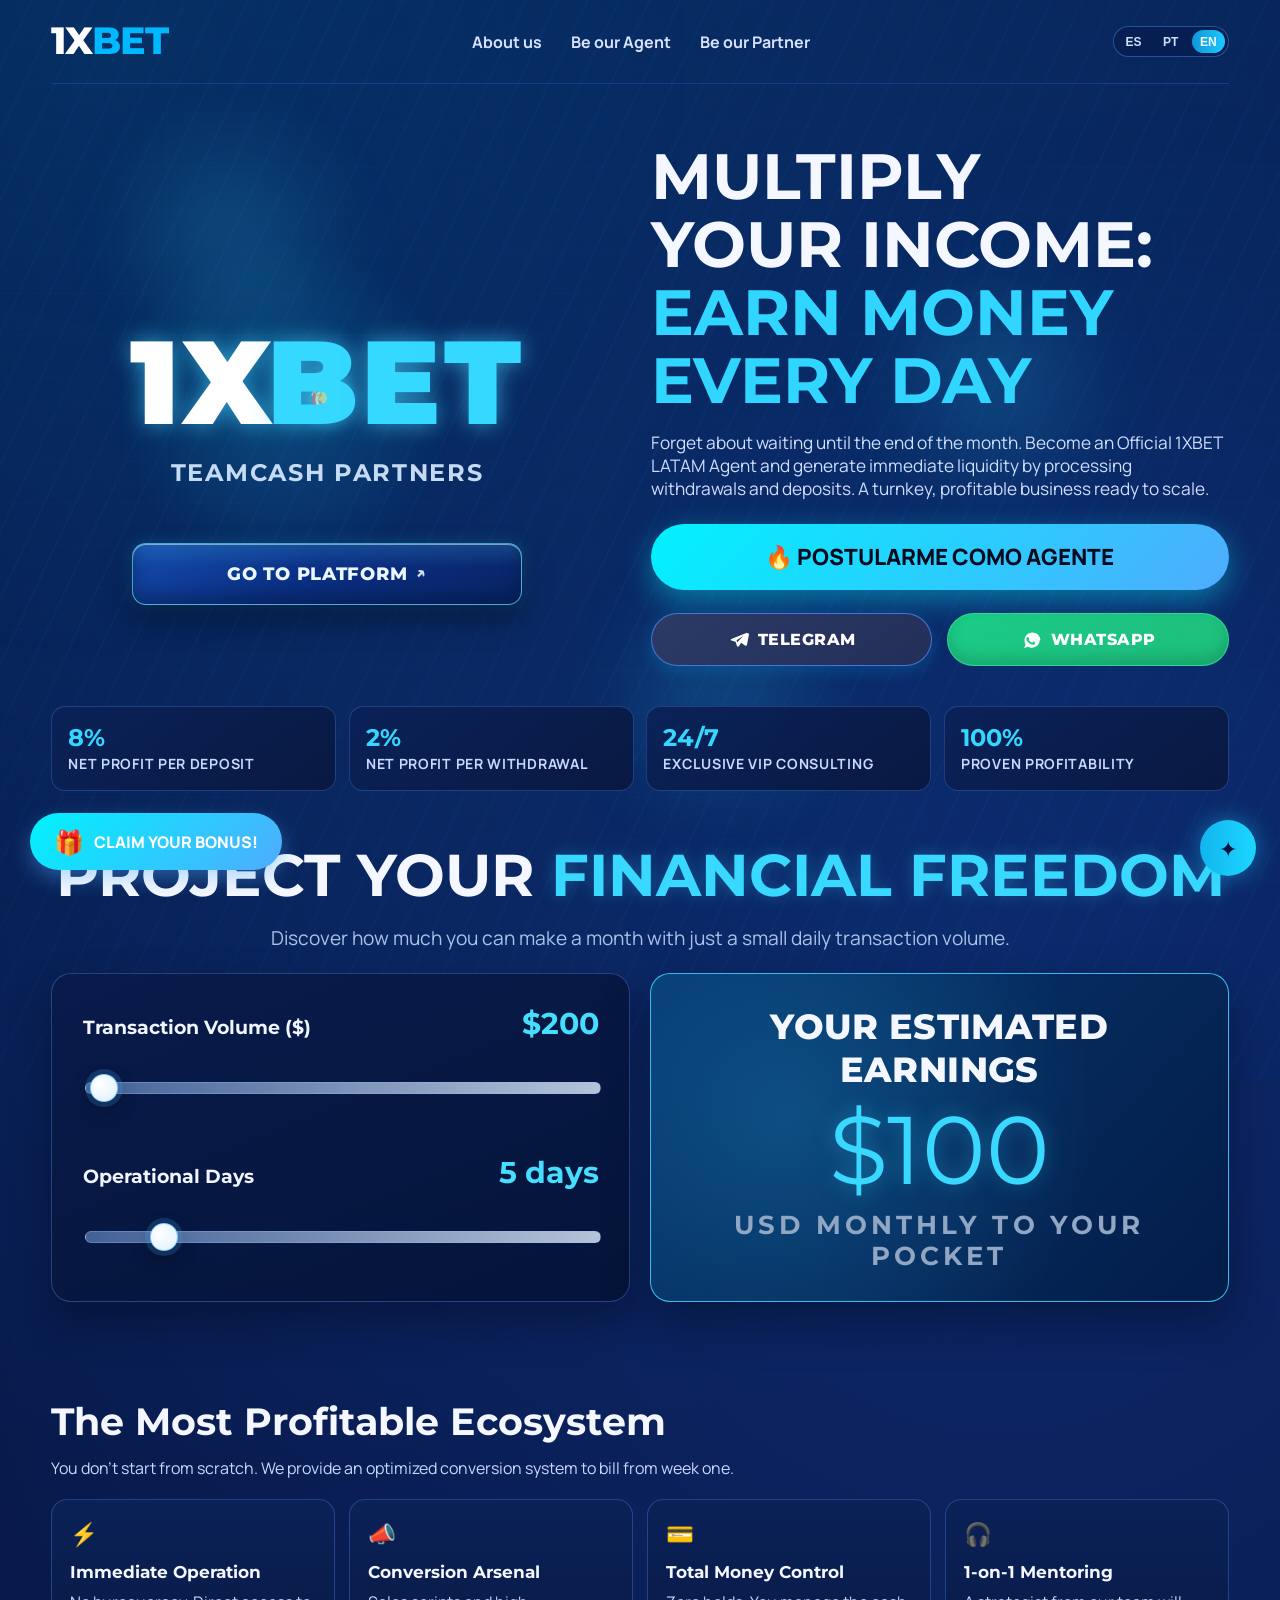
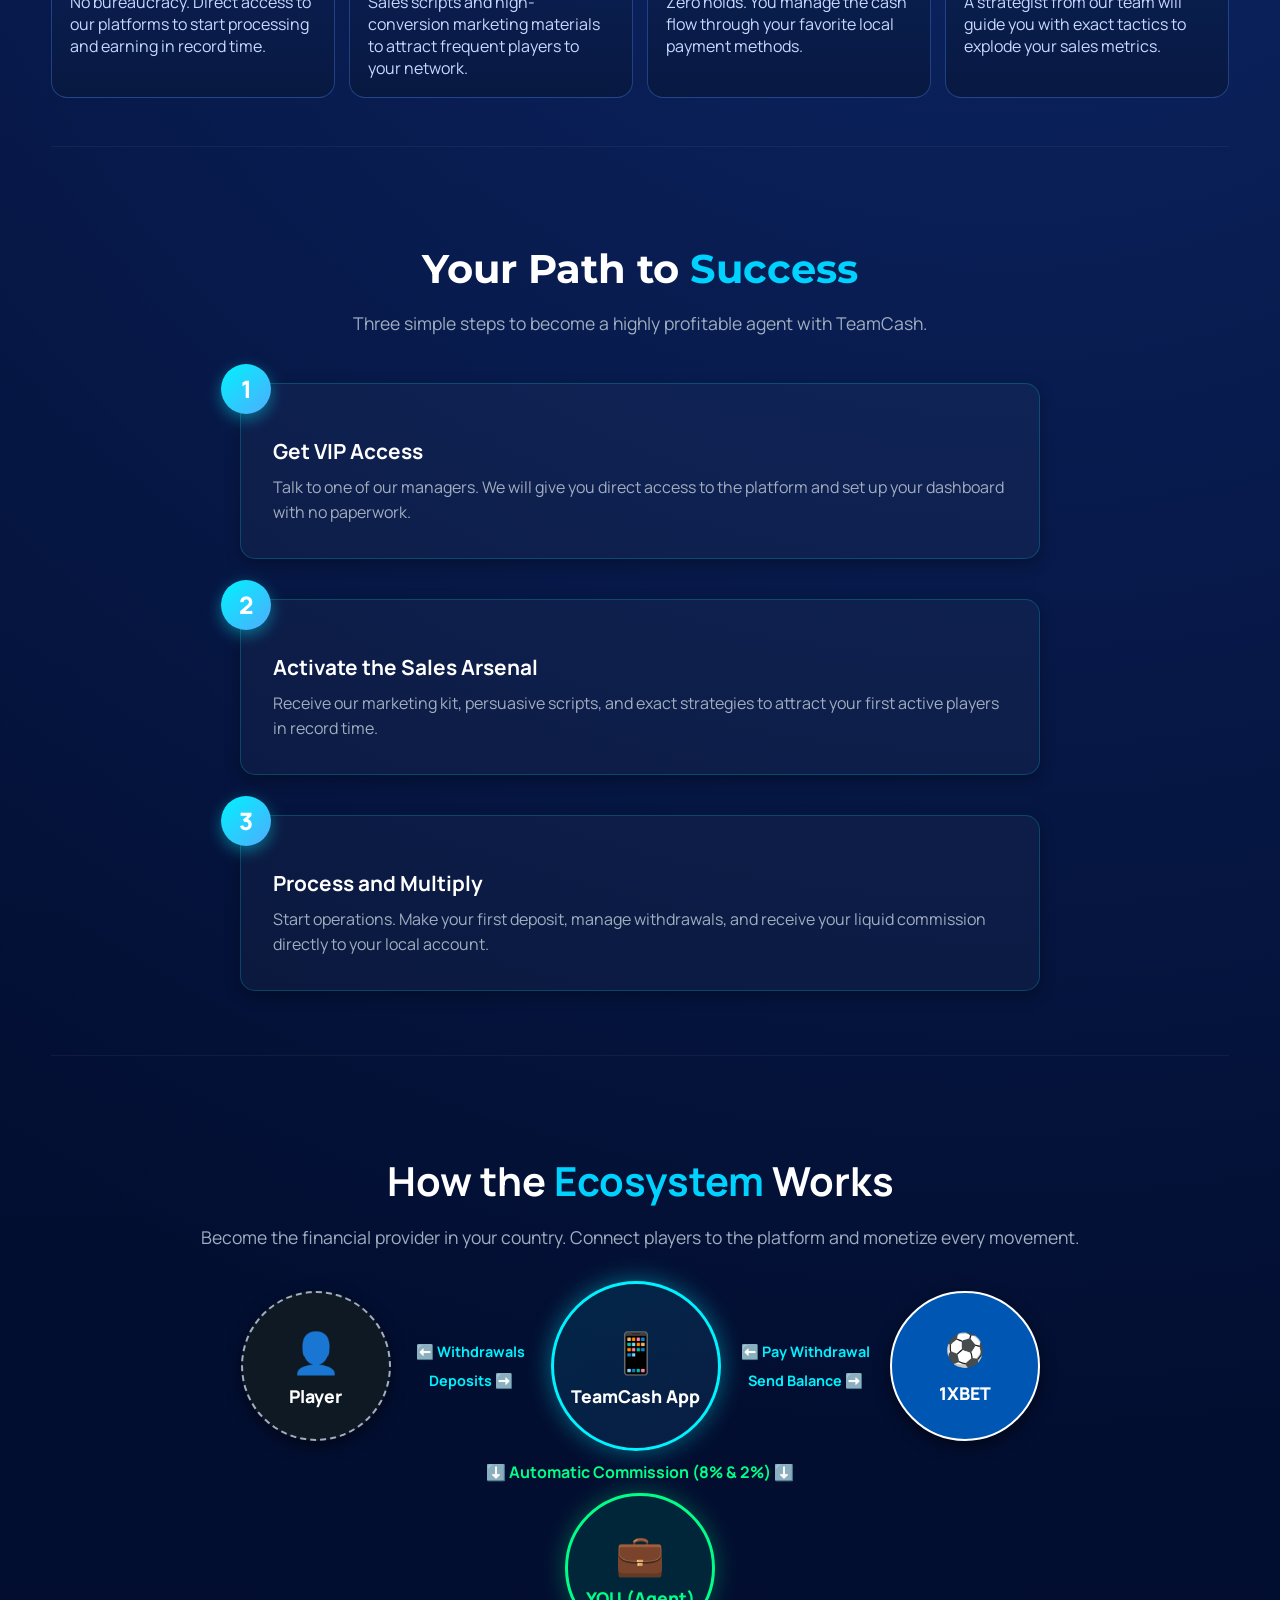
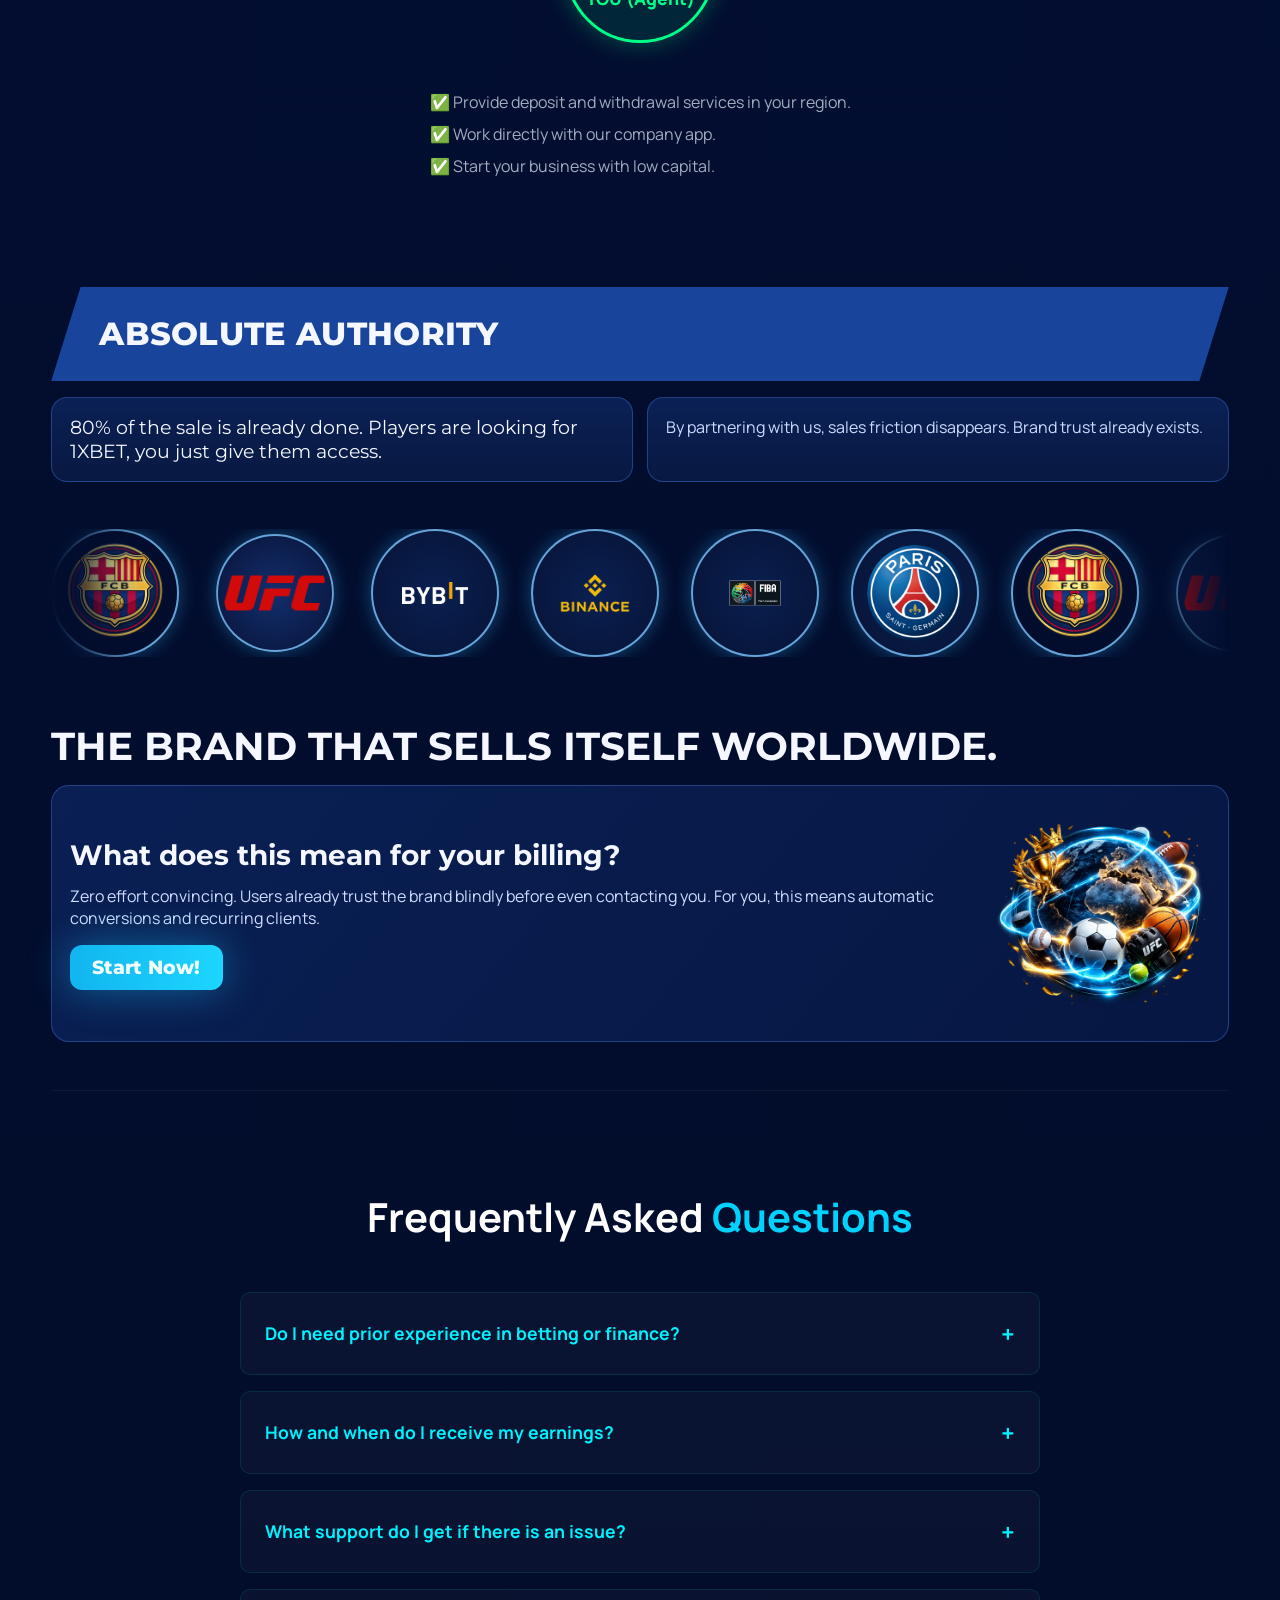
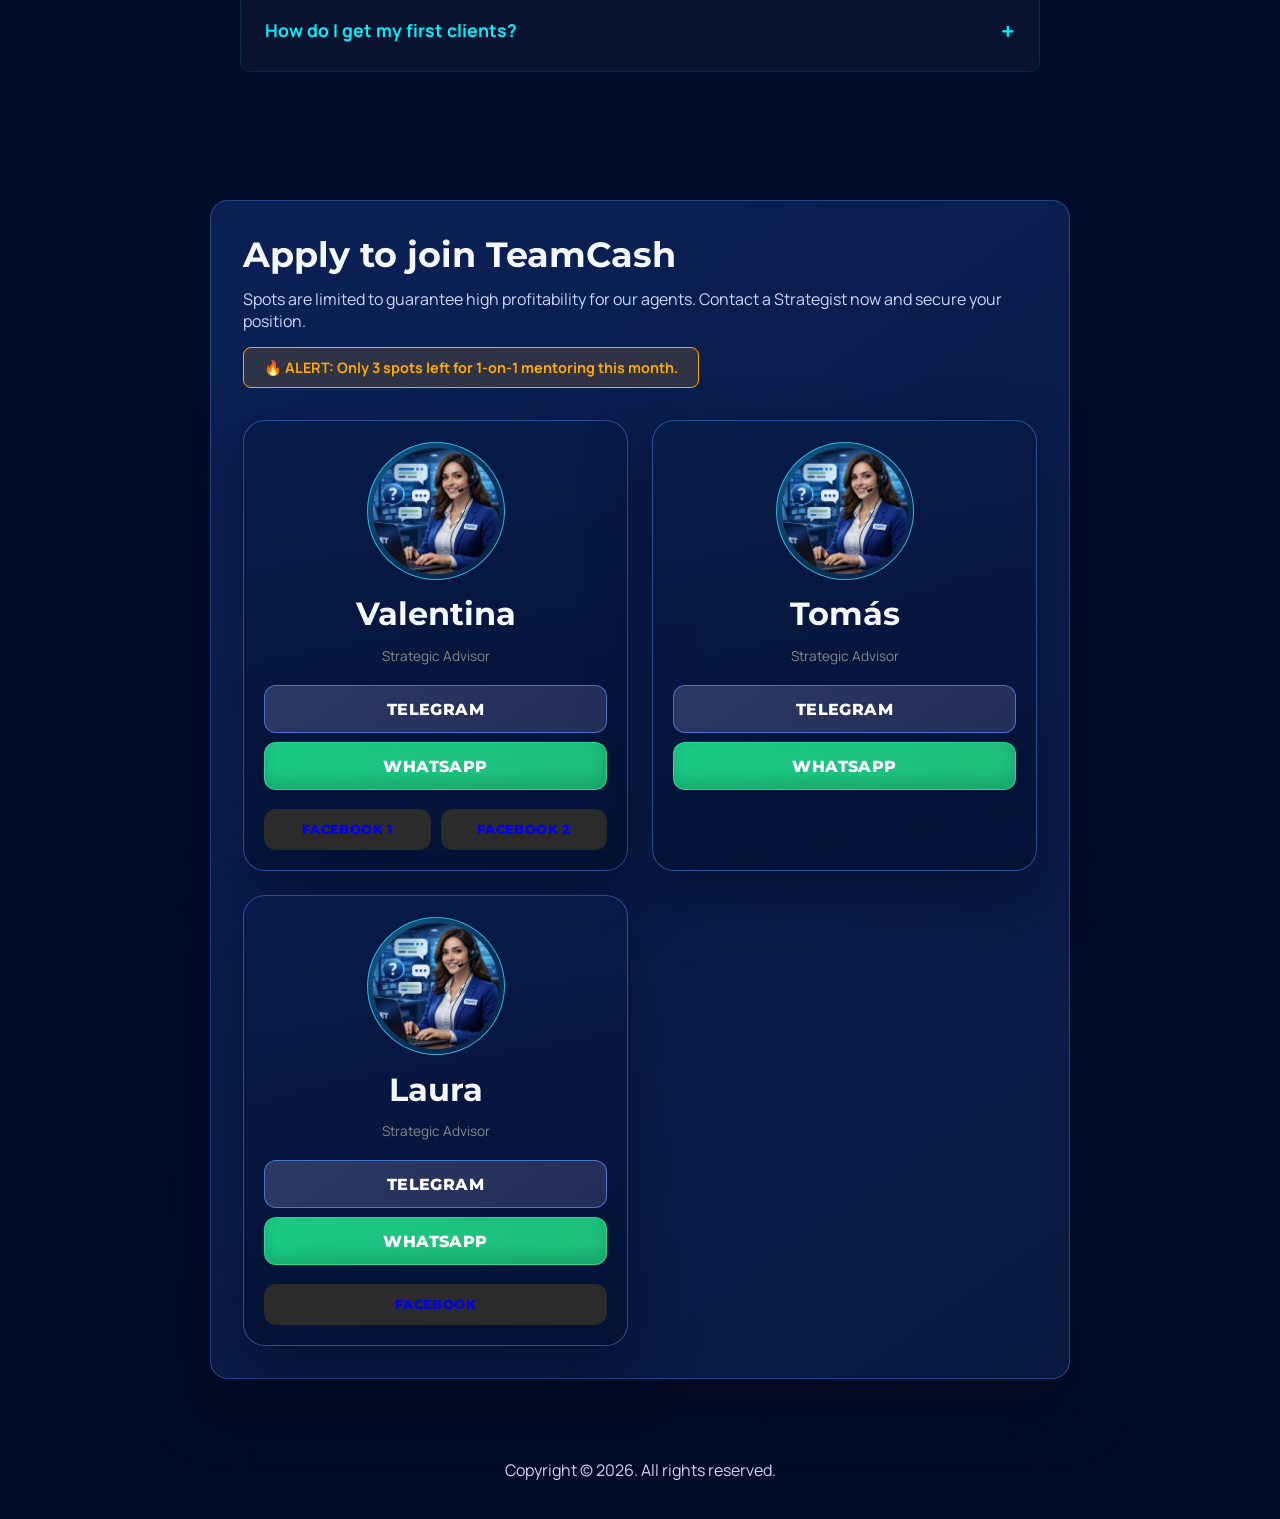
==== commit 50aea12d: "Add files via upload" ====
--- a/index.html
+++ b/index.html
@@ -44,6 +44,69 @@
     </header>
 
     <main class="tc-main">
+      
+      <style>
+        /* Invierte el orden solo en computadoras (Logo Izquierda, Texto Derecha) */
+        @media (min-width: 981px) {
+          .tc-hero {
+            grid-template-columns: 0.95fr 1.05fr !important; 
+          }
+          .tc-hero-copy {
+            order: 2; /* Pasa el texto a la derecha */
+            padding-left: 2rem;
+          }
+          .tc-hero-art {
+            order: 1; /* Pasa la imagen a la izquierda */
+          }
+        }
+        
+        /* Nuevos Botones en forma de Píldora horizontal */
+        .new-hero-cta {
+          display: block;
+          width: 100%;
+          text-align: center;
+          background: linear-gradient(135deg, #00f2fe 0%, #4facfe 100%);
+          color: #020b1e !important;
+          font-weight: 900;
+          font-size: 1.4rem;
+          padding: 1.1rem;
+          border-radius: 50px;
+          text-transform: uppercase;
+          box-shadow: 0 10px 30px rgba(0, 242, 254, 0.4);
+          text-decoration: none;
+          transition: all 0.3s ease;
+        }
+        .new-hero-cta:hover { transform: translateY(-3px) scale(1.02); }
+        
+        .new-social-row {
+          display: flex;
+          gap: 15px;
+          margin-top: 15px;
+          width: 100%;
+        }
+        
+        .new-social-btn {
+          flex: 1;
+          display: flex;
+          align-items: center;
+          justify-content: center;
+          gap: 8px;
+          padding: 0.9rem;
+          border-radius: 50px;
+          font-family: "Montserrat", sans-serif;
+          font-weight: 800;
+          color: #fff;
+          text-decoration: none;
+          transition: all 0.3s ease;
+        }
+        
+        .btn-tg-new { background: linear-gradient(145deg, #0088cc, #00aaff); box-shadow: 0 5px 15px rgba(0, 136, 204, 0.3); }
+        .btn-wa-new { background: linear-gradient(145deg, #25D366, #128C7E); box-shadow: 0 5px 15px rgba(37, 211, 102, 0.3); }
+        
+        .new-social-btn:hover { transform: translateY(-3px); filter: brightness(1.1); }
+        .new-social-btn svg { width: 22px; height: 22px; fill: #fff; }
+      </style>
+
       <section class="tc-hero reveal" id="top">
         <div class="tc-hero-copy">
           <h1>
@@ -52,24 +115,21 @@
           <p>
             Conviértete en el proveedor financiero oficial de 1XBET LATAM en tu región. Nuestro ecosistema llave en mano te permite procesar pagos y retiros con total libertad y rentabilidad comprobada.
           </p>
-          <a class="cta" href="#register">Postularme como Agente</a>
-          <div class="hero-contact" aria-label="Canales de ayuda rápida">
-            <a class="hero-contact-btn hero-contact-tg tc-manager-btn is-telegram" href="https://t.me/laura1xbetmel" target="_blank" rel="noopener noreferrer" aria-label="Chat en Telegram">
-              <span class="hero-contact-icon" aria-hidden="true">
-                <svg viewBox="0 0 24 24" role="img" focusable="false">
-                  <path d="M20.7 4.1L3.6 10.8c-.9.4-.8 1.6.2 1.8l4.4 1.3 1.6 4.7c.3.9 1.5 1.1 2 .3l2.5-3.9 4.3 3.1c.8.6 1.9.1 2.1-.9l2.2-11.1c.2-1-.8-1.9-1.8-1.5zM10 14.4l-.7-2.1 7.5-4.8-6.8 6.9z"></path>
-                </svg>
-              </span>
+          
+          <a class="new-hero-cta" href="#register">🔥 Postularme como Agente</a>
+          
+          <div class="new-social-row" aria-label="Canales de ayuda rápida">
+            <a class="new-social-btn btn-tg-new tc-manager-btn is-telegram" href="https://t.me/laura1xbetmel" target="_blank" rel="noopener noreferrer">
+              <svg viewBox="0 0 24 24"><path d="M20.7 4.1L3.6 10.8c-.9.4-.8 1.6.2 1.8l4.4 1.3 1.6 4.7c.3.9 1.5 1.1 2 .3l2.5-3.9 4.3 3.1c.8.6 1.9.1 2.1-.9l2.2-11.1c.2-1-.8-1.9-1.8-1.5zM10 14.4l-.7-2.1 7.5-4.8-6.8 6.9z"></path></svg>
+              TELEGRAM
             </a>
-            <a class="hero-contact-btn hero-contact-wa tc-manager-btn is-whatsapp" href="https://wa.me/+527441925921" target="_blank" rel="noopener noreferrer" aria-label="Chat en WhatsApp">
-              <span class="hero-contact-icon" aria-hidden="true">
-                <svg viewBox="0 0 24 24" role="img" focusable="false">
-                  <path d="M20.5 11.7c0 4.8-3.9 8.7-8.7 8.7-1.5 0-3-.4-4.2-1.1l-4 1.3 1.3-3.9a8.6 8.6 0 01-1.1-4.3c0-4.8 3.9-8.7 8.7-8.7s8.7 3.9 8.7 8.7zm-5.1 2.8c-.2-.1-1.4-.7-1.6-.8-.2-.1-.4-.1-.5.1-.2.2-.6.8-.8.9-.1.2-.3.2-.6.1-.2-.1-1.1-.4-2-1.2-.7-.6-1.2-1.4-1.4-1.6-.1-.2 0-.4.1-.5.1-.1.2-.3.3-.4.1-.1 0-.3 0-.4 0-.1-.5-1.3-.7-1.7-.2-.4-.4-.4-.5-.4h-.4c-.1 0-.4.1-.6.3-.2.2-.8.8-.8 1.9s.8 2.2.9 2.3c.1.2 1.6 2.5 3.9 3.4.6.3 1 .4 1.4.5.6.2 1.1.2 1.5.1.5-.1 1.4-.6 1.6-1.1.2-.5.2-1 .1-1.1-.1-.1-.3-.2-.5-.3z"></path>
-                </svg>
-              </span>
+            <a class="new-social-btn btn-wa-new tc-manager-btn is-whatsapp" href="https://wa.me/+527441925921" target="_blank" rel="noopener noreferrer">
+              <svg viewBox="0 0 24 24"><path d="M20.5 11.7c0 4.8-3.9 8.7-8.7 8.7-1.5 0-3-.4-4.2-1.1l-4 1.3 1.3-3.9a8.6 8.6 0 01-1.1-4.3c0-4.8 3.9-8.7 8.7-8.7s8.7 3.9 8.7 8.7zm-5.1 2.8c-.2-.1-1.4-.7-1.6-.8-.2-.1-.4-.1-.5.1-.2.2-.6.8-.8.9-.1.2-.3.2-.6.1-.2-.1-1.1-.4-2-1.2-.7-.6-1.2-1.4-1.4-1.6-.1-.2 0-.4.1-.5.1-.1.2-.3.3-.4.1-.1 0-.3 0-.4 0-.1-.5-1.3-.7-1.7-.2-.4-.4-.4-.5-.4h-.4c-.1 0-.4.1-.6.3-.2.2-.8.8-.8 1.9s.8 2.2.9 2.3c.1.2 1.6 2.5 3.9 3.4.6.3 1 .4 1.4.5.6.2 1.1.2 1.5.1.5-.1 1.4-.6 1.6-1.1.2-.5.2-1 .1-1.1-.1-.1-.3-.2-.5-.3z"></path></svg>
+              WHATSAPP
             </a>
           </div>
         </div>
+        
         <div class="tc-hero-art">
           <div class="hero-motion">
             <span class="float-item ball ball-1"><span class="float-inner">💎</span></span>
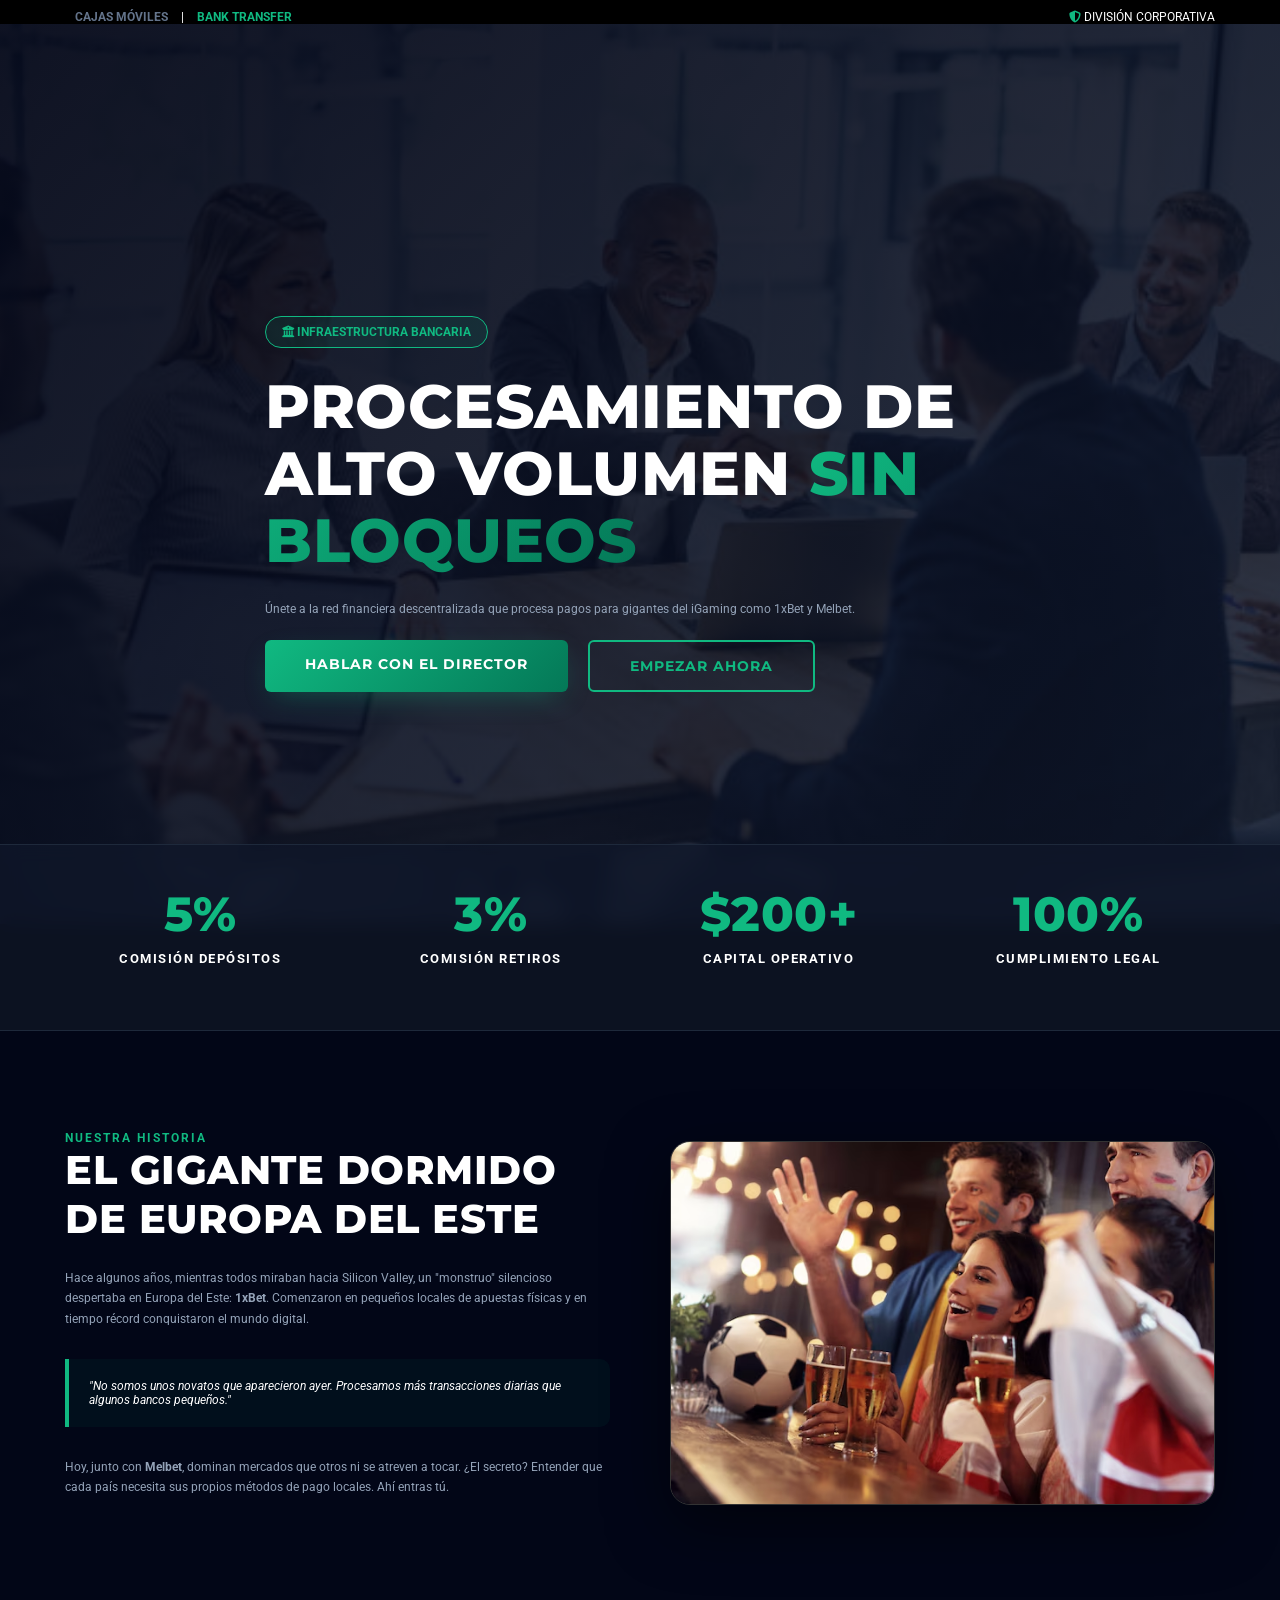
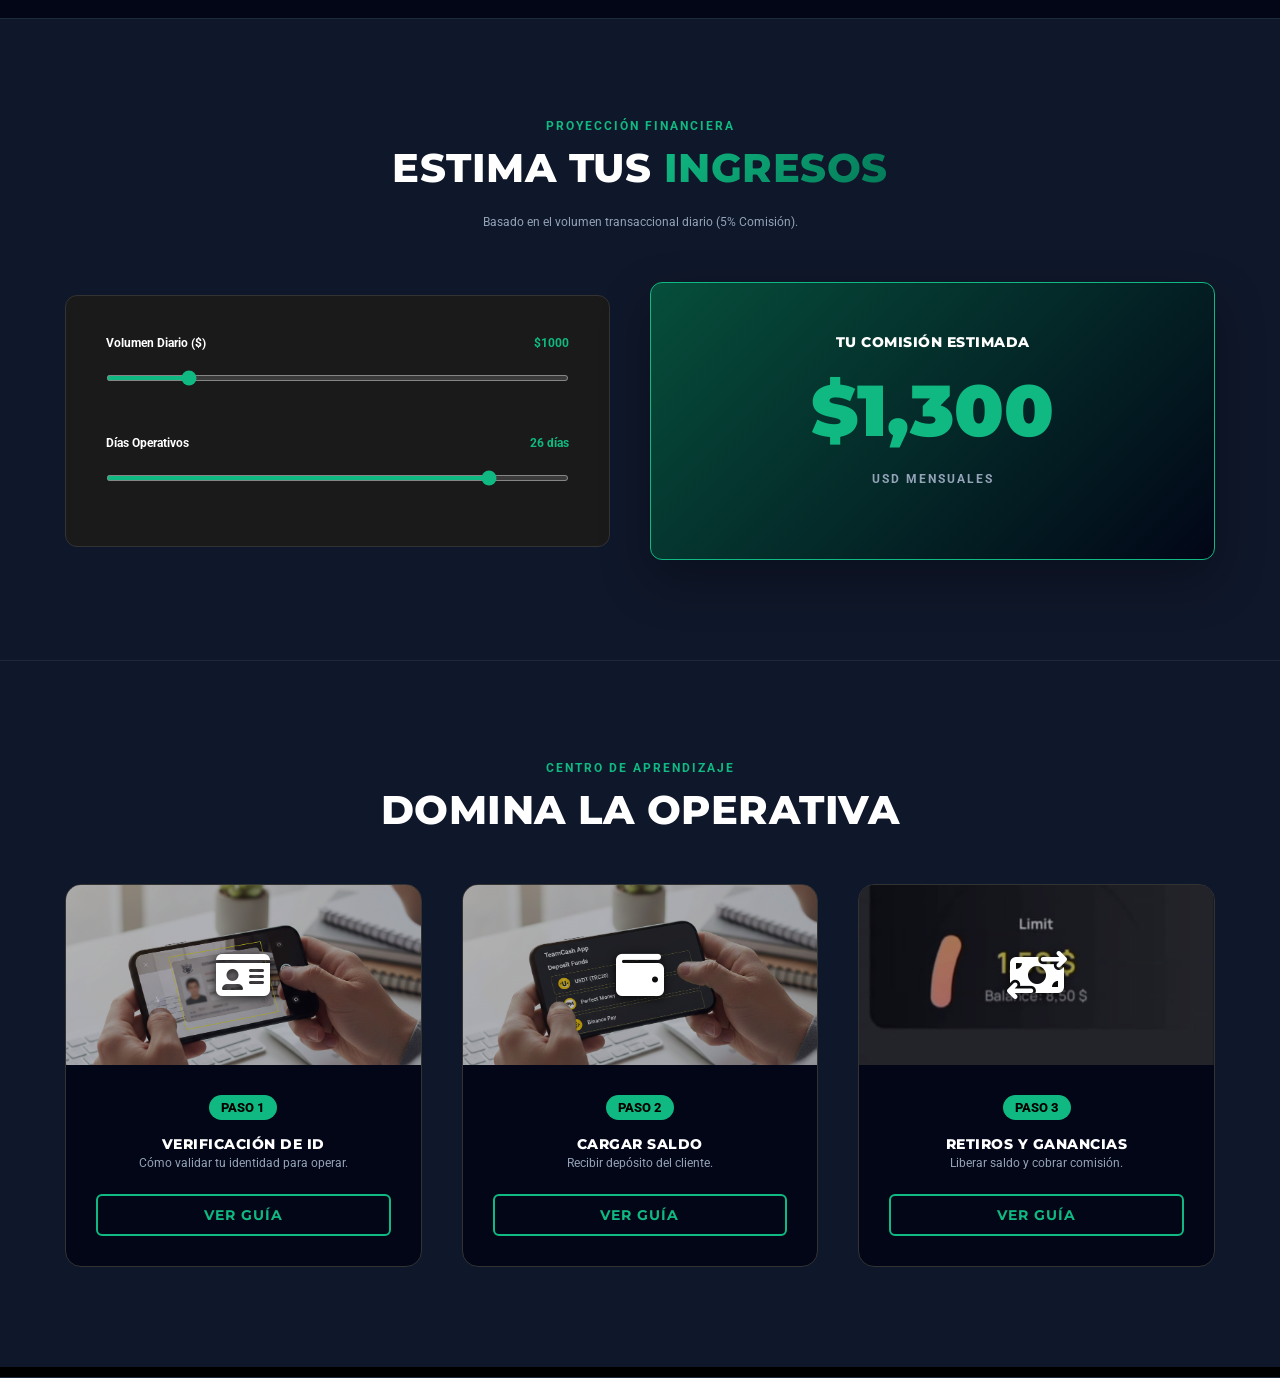
==== commit 235717f1: "Add files via upload" ====
--- a/index.html
+++ b/index.html
@@ -1,504 +1,553 @@
-<!doctype html>
-<html lang="es">
-  <head>
-    <meta charset="UTF-8" />
-    <meta name="viewport" content="width=device-width, initial-scale=1.0" />
-    <title>1XBET LATAM | Únete a TeamCash</title>
-    <meta
-      name="description"
-      content="Únete a la red TeamCash de 1XBET LATAM, lanza como agente y haz crecer tus ganancias con nuestro soporte VIP."
-    />
-    <link rel="preconnect" href="https://fonts.googleapis.com" />
-    <link rel="preconnect" href="https://fonts.gstatic.com" crossorigin />
-    <link
-      href="https://fonts.googleapis.com/css2?family=Montserrat:wght@500;700;800;900&family=Manrope:wght@500;700&display=swap"
-      rel="stylesheet"
-    />
-    <link rel="stylesheet" href="./css/styles.css?v=20260303c" />
-    
-    <script async src="https://www.googletagmanager.com/gtag/js?id=G-YQXXDM0322"></script>
-    <script>
-      window.dataLayer = window.dataLayer || [];
-      function gtag(){dataLayer.push(arguments);}
-      gtag('js', new Date());
-      gtag('config', 'G-YQXXDM0322');
-    </script>
-  </head>
-  <body>
-    <div class="site-grid" aria-hidden="true"></div>
-    <div class="tech-lights" aria-hidden="true"><span></span><span></span><span></span></div>
-
-    <header class="topbar">
-      <a class="logo" href="./index.html">1X<span>BET</span></a>
-      <button class="menu-btn" id="menuBtn" aria-label="Abrir menú">Menú</button>
-      <nav class="nav" id="siteNav">
-        <a href="./index.html">Inicio</a>
-        <a href="./agent.html">Ser Agente</a>
-        <a href="./partner.html">Ser Socio</a>
-      </nav>
-      <div class="lang-switch" aria-label="Selector de idioma">
-        <button class="lang-btn is-active" type="button" data-lang="es">ES</button>
-        <button class="lang-btn" type="button" data-lang="pt">PT</button>
-        <button class="lang-btn" type="button" data-lang="en">EN</button>
-      </div>
-    </header>
-
-    <main class="tc-main">
-      
-      <style>
-        /* Invierte el orden solo en computadoras (Logo Izquierda, Texto Derecha) */
-        @media (min-width: 981px) {
-          .tc-hero {
-            grid-template-columns: 0.95fr 1.05fr !important; 
-          }
-          .tc-hero-copy {
-            order: 2; /* Pasa el texto a la derecha */
-            padding-left: 2rem;
-          }
-          .tc-hero-art {
-            order: 1; /* Pasa la imagen a la izquierda */
-          }
-        }
-        
-        /* Nuevos Botones en forma de Píldora horizontal */
-        .new-hero-cta {
-          display: block;
-          width: 100%;
-          text-align: center;
-          background: linear-gradient(135deg, #00f2fe 0%, #4facfe 100%);
-          color: #020b1e !important;
-          font-weight: 900;
-          font-size: 1.4rem;
-          padding: 1.1rem;
-          border-radius: 50px;
-          text-transform: uppercase;
-          box-shadow: 0 10px 30px rgba(0, 242, 254, 0.4);
-          text-decoration: none;
-          transition: all 0.3s ease;
-        }
-        .new-hero-cta:hover { transform: translateY(-3px) scale(1.02); }
-        
-        .new-social-row {
-          display: flex;
-          gap: 15px;
-          margin-top: 15px;
-          width: 100%;
-        }
-        
-        .new-social-btn {
-          flex: 1;
-          display: flex;
-          align-items: center;
-          justify-content: center;
-          gap: 8px;
-          padding: 0.9rem;
-          border-radius: 50px;
-          font-family: "Montserrat", sans-serif;
-          font-weight: 800;
-          color: #fff;
-          text-decoration: none;
-          transition: all 0.3s ease;
-        }
-        
-        .btn-tg-new { background: linear-gradient(145deg, #0088cc, #00aaff); box-shadow: 0 5px 15px rgba(0, 136, 204, 0.3); }
-        .btn-wa-new { background: linear-gradient(145deg, #25D366, #128C7E); box-shadow: 0 5px 15px rgba(37, 211, 102, 0.3); }
-        
-        .new-social-btn:hover { transform: translateY(-3px); filter: brightness(1.1); }
-        .new-social-btn svg { width: 22px; height: 22px; fill: #fff; }
-      </style>
-
-      <section class="tc-hero reveal" id="top">
-        <div class="tc-hero-copy">
-          <h1>
-            DOMINA EL MERCADO LATAM: <br /><span>COMISIONES DIARIAS EN TU BOLSILLO</span>
-          </h1>
-          <p>
-            Conviértete en el proveedor financiero oficial de 1XBET LATAM en tu región. Nuestro ecosistema llave en mano te permite procesar pagos y retiros con total libertad y rentabilidad comprobada.
-          </p>
-          
-          <a class="new-hero-cta" href="#register">🔥 Postularme como Agente</a>
-          
-          <div class="new-social-row" aria-label="Canales de ayuda rápida">
-            <a class="new-social-btn btn-tg-new tc-manager-btn is-telegram" href="https://t.me/laura1xbetmel" target="_blank" rel="noopener noreferrer">
-              <svg viewBox="0 0 24 24"><path d="M20.7 4.1L3.6 10.8c-.9.4-.8 1.6.2 1.8l4.4 1.3 1.6 4.7c.3.9 1.5 1.1 2 .3l2.5-3.9 4.3 3.1c.8.6 1.9.1 2.1-.9l2.2-11.1c.2-1-.8-1.9-1.8-1.5zM10 14.4l-.7-2.1 7.5-4.8-6.8 6.9z"></path></svg>
-              TELEGRAM
-            </a>
-            <a class="new-social-btn btn-wa-new tc-manager-btn is-whatsapp" href="https://wa.me/+527441925921" target="_blank" rel="noopener noreferrer">
-              <svg viewBox="0 0 24 24"><path d="M20.5 11.7c0 4.8-3.9 8.7-8.7 8.7-1.5 0-3-.4-4.2-1.1l-4 1.3 1.3-3.9a8.6 8.6 0 01-1.1-4.3c0-4.8 3.9-8.7 8.7-8.7s8.7 3.9 8.7 8.7zm-5.1 2.8c-.2-.1-1.4-.7-1.6-.8-.2-.1-.4-.1-.5.1-.2.2-.6.8-.8.9-.1.2-.3.2-.6.1-.2-.1-1.1-.4-2-1.2-.7-.6-1.2-1.4-1.4-1.6-.1-.2 0-.4.1-.5.1-.1.2-.3.3-.4.1-.1 0-.3 0-.4 0-.1-.5-1.3-.7-1.7-.2-.4-.4-.4-.5-.4h-.4c-.1 0-.4.1-.6.3-.2.2-.8.8-.8 1.9s.8 2.2.9 2.3c.1.2 1.6 2.5 3.9 3.4.6.3 1 .4 1.4.5.6.2 1.1.2 1.5.1.5-.1 1.4-.6 1.6-1.1.2-.5.2-1 .1-1.1-.1-.1-.3-.2-.5-.3z"></path></svg>
-              WHATSAPP
-            </a>
-          </div>
-        </div>
-        
-        <div class="tc-hero-art">
-          <div class="hero-motion">
-            <span class="float-item ball ball-1"><span class="float-inner">💎</span></span>
-            <span class="float-item ball ball-2"><span class="float-inner">🎯</span></span>
-            <span class="float-item mma-glove mma-glove-1"><span class="float-inner">🏆</span></span>
-            <span class="float-item football football-1"><span class="float-inner">⚡</span></span>
-            <span class="float-item coin coin-1"><span class="float-inner">◈</span></span>
-            <span class="float-item coin coin-2"><span class="float-inner">◈</span></span>
-            <span class="float-item coin coin-3"><span class="float-inner">◈</span></span>
-
-            <div class="hero-wordmark">
-              <p class="hero-brand">
-                <span class="brand-main">
-                  <span class="brand-char brand-char-1">1</span><span class="brand-char brand-char-2">X</span>
-                </span><span class="brand-accent"><span class="brand-char brand-char-3">B</span><span class="brand-char brand-char-4">E</span><span class="brand-char brand-char-5">T</span></span>
-              </p>
-              <p class="hero-subbrand">TeamCash Partners</p>
-            </div>
-            <a
-              class="external-platform-btn"
-              href="https://refpa14435.com/L?tag=d_4834560m_1599c_&site=4834560&ad=1599"
-              target="_blank"
-              rel="noopener noreferrer"
-              aria-label="Ir a la Plataforma"
-            >
-              Ir a la Plataforma
-            </a>
-          </div>
-        </div>
-      </section>
-
-      <section class="tc-metrics reveal">
-        <article>
-          <strong>8%</strong>
-          <span>Ganancia Neta por Depósito</span>
-        </article>
-        <article>
-          <strong>2%</strong>
-          <span>Ganancia Neta por Retiro</span>
-        </article>
-        <article>
-          <strong>24/7</strong>
-          <span>Asesoría VIP Exclusiva</span>
-        </article>
-        <article>
-          <strong>100%</strong>
-          <span>Rentabilidad Comprobada</span>
-        </article>
-      </section>
-
-      <section class="tc-calculator reveal" id="lifestyle">
-        <div class="tc-calc-head">
-          <h2>Proyecta tu <span>Libertad Financiera</span></h2>
-          <p>Descubre cuánto puedes facturar al mes con solo un pequeño volumen de transacciones al día.</p>
-        </div>
-        <div class="tc-calc-grid">
-          <article class="tc-calc-inputs">
-            <div class="tc-calc-row">
-              <div class="tc-calc-labels">
-                <label for="calc-volume">Volumen de Transacciones ($)</label>
-                <strong id="calc-volume-value">$200</strong>
-              </div>
-              <input id="calc-volume" type="range" min="50" max="15000" step="50" value="200" />
-            </div>
-
-            <div class="tc-calc-row">
-              <div class="tc-calc-labels">
-                <label for="calc-days">Días Operativos</label>
-                <strong id="calc-days-value">5 días</strong>
-              </div>
-              <input id="calc-days" type="range" min="1" max="31" step="1" value="5" />
-            </div>
-          </article>
-
-          <article class="tc-calc-result" aria-live="polite">
-            <p class="tc-calc-title">Tus Ganancias Estimadas</p>
-            <p class="tc-calc-amount" id="calc-result">$80</p>
-            <p class="tc-calc-sub">USD MENSUALES AL BOLSILLO</p>
-          </article>
-        </div>
-      </section>
-
-      <section class="tc-benefits reveal" id="benefits">
-        <div class="tc-head">
-          <h2>El Ecosistema Más Rentable</h2>
-          <p>No empiezas desde cero. Te entregamos un sistema de conversión optimizado para facturar desde la primera semana.</p>
-        </div>
-        <div class="tc-grid-4">
-          <article class="tc-card">
-            <div class="tc-icon">⚡</div>
-            <h3>Lanzamiento Veloz</h3>
-            <p>Sin burocracia. Acceso directo a nuestras plataformas para que empieces a procesar y ganar en tiempo récord.</p>
-          </article>
-          <article class="tc-card">
-            <div class="tc-icon">📣</div>
-            <h3>Material de Alto Cierre</h3>
-            <p>Guiones de venta y material de marketing de alta conversión para atraer jugadores frecuentes a tu red.</p>
-          </article>
-          <article class="tc-card">
-            <div class="tc-icon">💳</div>
-            <h3>Flujo de Caja Directo</h3>
-            <p>Cero retenciones. Tú manejas el flujo de caja a través de tus métodos de pago locales favoritos.</p>
-          </article>
-          <article class="tc-card">
-            <div class="tc-icon">🎧</div>
-            <h3>Acompañamiento VIP</h3>
-            <p>Un estratega de nuestro equipo te guiará con tácticas exactas para reventar tus métricas de ventas.</p>
-          </article>
-        </div>
-      </section>
-
-      <section class="tc-roadmap reveal" style="padding: 4rem 2rem; border-top: 1px solid rgba(255,255,255,0.05); text-align: center;">
-        <div style="max-width: 800px; margin: 0 auto;">
-          <h2 style="font-size: 2.5rem; margin-bottom: 1rem; color: #fff; font-family: 'Montserrat', sans-serif;">Tu Camino al <span style="color: #00f2fe;">Éxito</span></h2>
-          <p style="color: #a0aec0; margin-bottom: 3rem; font-size: 1.1rem;">Tres simples pasos para convertirte en un agente altamente rentable con TeamCash.</p>
-          
-          <div style="display: flex; flex-direction: column; gap: 2.5rem; text-align: left;">
-            <div style="background: rgba(255,255,255,0.03); border: 1px solid rgba(0, 242, 254, 0.2); padding: 2rem; border-radius: 15px; position: relative; box-shadow: 0 5px 15px rgba(0,0,0,0.3);">
-              <div style="position: absolute; top: -20px; left: -20px; width: 50px; height: 50px; background: linear-gradient(135deg, #00f2fe 0%, #4facfe 100%); color: #fff; border-radius: 50%; display: flex; align-items: center; justify-content: center; font-size: 1.5rem; font-weight: 900; box-shadow: 0 5px 15px rgba(0, 242, 254, 0.4);">1</div>
-              <h3 style="color: #fff; margin-bottom: 10px; font-size: 1.3rem;">Obtén tu Acceso VIP</h3>
-              <p style="color: #a0aec0; margin: 0; line-height: 1.6;">Habla con uno de nuestros mánagers. Te daremos acceso directo a la plataforma y configuraremos tu panel de control sin papeleos innecesarios.</p>
-            </div>
-            <div style="background: rgba(255,255,255,0.03); border: 1px solid rgba(0, 242, 254, 0.2); padding: 2rem; border-radius: 15px; position: relative; box-shadow: 0 5px 15px rgba(0,0,0,0.3);">
-              <div style="position: absolute; top: -20px; left: -20px; width: 50px; height: 50px; background: linear-gradient(135deg, #00f2fe 0%, #4facfe 100%); color: #fff; border-radius: 50%; display: flex; align-items: center; justify-content: center; font-size: 1.5rem; font-weight: 900; box-shadow: 0 5px 15px rgba(0, 242, 254, 0.4);">2</div>
-              <h3 style="color: #fff; margin-bottom: 10px; font-size: 1.3rem;">Activa el Arsenal de Ventas</h3>
-              <p style="color: #a0aec0; margin: 0; line-height: 1.6;">Recibe nuestro kit de marketing, guiones persuasivos y estrategias exactas para atraer a tus primeros jugadores activos en tiempo récord.</p>
-            </div>
-            <div style="background: rgba(255,255,255,0.03); border: 1px solid rgba(0, 242, 254, 0.2); padding: 2rem; border-radius: 15px; position: relative; box-shadow: 0 5px 15px rgba(0,0,0,0.3);">
-              <div style="position: absolute; top: -20px; left: -20px; width: 50px; height: 50px; background: linear-gradient(135deg, #00f2fe 0%, #4facfe 100%); color: #fff; border-radius: 50%; display: flex; align-items: center; justify-content: center; font-size: 1.5rem; font-weight: 900; box-shadow: 0 5px 15px rgba(0, 242, 254, 0.4);">3</div>
-              <h3 style="color: #fff; margin-bottom: 10px; font-size: 1.3rem;">Procesa y Multiplica</h3>
-              <p style="color: #a0aec0; margin: 0; line-height: 1.6;">Inicia operaciones. Realiza tu primer depósito, gestiona retiros y recibe tu comisión líquida directamente en tu cuenta local. Escala sin límites.</p>
-            </div>
-          </div>
-        </div>
-      </section>
-
-      <style>
-        .eco-wrapper { padding: 4rem 2rem; border-top: 1px solid rgba(255,255,255,0.05); text-align: center; }
-        .eco-container { display: flex; justify-content: center; align-items: center; flex-wrap: wrap; gap: 20px; margin-top: 2rem; }
-        .eco-circle { width: 150px; height: 150px; border-radius: 50%; display: flex; flex-direction: column; justify-content: center; align-items: center; background: #0f1923; box-shadow: 0 5px 15px rgba(0,0,0,0.5); z-index: 2; position: relative; }
-        .eco-circle.app { border: 3px solid #00f2fe; background: linear-gradient(135deg, rgba(0,242,254,0.1), rgba(79,172,254,0.1)); box-shadow: 0 0 25px rgba(0, 242, 254, 0.4); width: 170px; height: 170px; }
-        .eco-circle.agent { border: 3px solid #00ff88; background: rgba(0, 255, 136, 0.1); box-shadow: 0 0 25px rgba(0, 255, 136, 0.3); }
-        .eco-circle.player { border: 2px dashed #a0aec0; }
-        .eco-circle.platform { border: 2px solid #fff; background: #0056b3; }
-        .eco-icon { font-size: 2.5rem; margin-bottom: 5px; }
-        .eco-title { font-weight: 800; font-size: 1.1rem; color: #fff; }
-        .eco-arrows { display: flex; flex-direction: column; color: #00f2fe; font-weight: bold; font-size: 0.9rem; min-width: 120px; }
-        .eco-arrows span { padding: 5px 0; }
-        @media (max-width: 768px) { .eco-container { flex-direction: column; } .eco-arrows { min-width: auto; padding: 15px 0; } }
-      </style>
-      <section class="eco-wrapper reveal">
-        <div style="max-width: 900px; margin: 0 auto;">
-          <h2 style="font-size: 2.5rem; margin-bottom: 1rem; color: #fff;">Cómo Funciona el <span style="color: #00f2fe;">Ecosistema</span></h2>
-          <p style="color: #a0aec0; font-size: 1.1rem;">Conviértete en el proveedor financiero de tu país. Conecta a los jugadores con la plataforma y monetiza cada movimiento.</p>
-          <div class="eco-container">
-            <div class="eco-circle player"><span class="eco-icon">👤</span><span class="eco-title">Jugador</span></div>
-            <div class="eco-arrows"><span>⬅️ Retiros</span><span>Depósitos ➡️</span></div>
-            <div class="eco-circle app"><span class="eco-icon">📱</span><span class="eco-title">App TeamCash</span></div>
-            <div class="eco-arrows"><span>⬅️ Paga Retiro</span><span>Envía Saldo ➡️</span></div>
-            <div class="eco-circle platform"><span class="eco-icon" style="font-size: 2rem;">⚽</span><span class="eco-title" style="margin-top: 5px;">1XBET</span></div>
-          </div>
-          <div style="display: flex; flex-direction: column; align-items: center; margin-top: 10px;">
-            <div style="color: #00ff88; font-weight: bold; margin-bottom: 10px; font-size: 1rem;"><span>⬇️ Comisión Automática (8% y 2%) ⬇️</span></div>
-            <div class="eco-circle agent"><span class="eco-icon">💼</span><span class="eco-title" style="color: #00ff88;">TÚ (Agente)</span></div>
-          </div>
-          <ul style="list-style: none; padding: 0; margin-top: 3rem; color: #a0aec0; text-align: left; display: inline-block;">
-            <li style="margin-bottom: 10px;">✅ Provee servicios de depósito y retiro en tu región.</li>
-            <li style="margin-bottom: 10px;">✅ Trabaja directamente con la app de nuestra compañía.</li>
-            <li style="margin-bottom: 10px;">✅ Inicia tu negocio con bajo capital.</li>
-          </ul>
-        </div>
-      </section>
-
-      <section class="sports-story reveal">
-        <div class="feature-band">AUTORIDAD ABSOLUTA</div>
-        <div class="sports-story-grid">
-          <blockquote>
-            "El 80% de la venta ya está hecha. Los jugadores buscan 1XBET, tú solo les das el acceso."
-          </blockquote>
-          <p>
-            Al asociarte con nosotros, la fricción de venta desaparece. La confianza en la marca ya existe.
-          </p>
-        </div>
-      </section>
-
-      <section class="partners reveal">
-        <div class="partner-ticker" aria-label="Logos de partners">
-          <div class="partner-track">
-            <div class="partner-lane">
-              <div class="partner-chip"><img src="./assets/barcelona.png" alt="Barcelona partner" class="partner-icon partner-icon-circle" /></div>
-              <div class="partner-chip"><img src="./assets/ufc1.png" alt="UFC partner" class="partner-icon partner-icon-circle partner-icon-ufc" /></div>
-              <div class="partner-chip"><img src="./assets/bybit.png" alt="Bybit partner" class="partner-icon partner-icon-circle partner-icon-crypto" /></div>
-              <div class="partner-chip"><img src="./assets/Binance.png" alt="Binance partner" class="partner-icon partner-icon-circle partner-icon-crypto" /></div>
-              <div class="partner-chip"><img src="./assets/FIBA.png" alt="FIBA partner" class="partner-icon partner-icon-circle partner-icon-logo" /></div>
-              <div class="partner-chip"><img src="./assets/PSG.png" alt="PSG partner" class="partner-icon partner-icon-circle partner-icon-logo" /></div>
-            </div>
-            <div class="partner-lane" aria-hidden="true">
-              <div class="partner-chip"><img src="./assets/barcelona.png" alt="" class="partner-icon partner-icon-circle" /></div>
-              <div class="partner-chip"><img src="./assets/ufc1.png" alt="" class="partner-icon partner-icon-circle partner-icon-ufc" /></div>
-              <div class="partner-chip"><img src="./assets/bybit.png" alt="" class="partner-icon partner-icon-circle partner-icon-crypto" /></div>
-              <div class="partner-chip"><img src="./assets/Binance.png" alt="" class="partner-icon partner-icon-circle partner-icon-crypto" /></div>
-              <div class="partner-chip"><img src="./assets/FIBA.png" alt="" class="partner-icon partner-icon-circle partner-icon-logo" /></div>
-              <div class="partner-chip"><img src="./assets/PSG.png" alt="" class="partner-icon partner-icon-circle partner-icon-logo" /></div>
-            </div>
-          </div>
-        </div>
-      </section>
-
-      <section class="sponsors-panel reveal">
-        <h2>LA MARCA QUE SE VENDE SOLA EN TODO EL MUNDO.</h2>
-        <div class="sponsors-box">
-          <div>
-            <h3>¿Qué significa esto para tu facturación?</h3>
-            <p>
-              Cero esfuerzo en convencer. Los usuarios ya confían ciegamente en la marca antes de siquiera contactarte. Para ti, esto significa conversiones automáticas y clientes recurrentes.
-            </p>
-            <a class="cta cta-small" href="#register">Postularme Ahora</a>
-          </div>
-          <img src="./assets/globe.png" alt="Señal de confianza deportiva" />
-        </div>
-      </section>
-
-      <style>
-        .faq-wrapper { padding: 4rem 2rem; border-top: 1px solid rgba(255,255,255,0.05); }
-        .faq-container { max-width: 800px; margin: 0 auto; }
-        .faq-title { font-size: 2.5rem; color: #fff; text-align: center; margin-bottom: 3rem; }
-        .faq-item { background: rgba(255,255,255,0.03); border: 1px solid rgba(0, 242, 254, 0.1); border-radius: 10px; margin-bottom: 1rem; overflow: hidden; transition: all 0.3s ease; }
-        .faq-item:hover { border-color: rgba(0, 242, 254, 0.4); }
-        .faq-item summary { padding: 1.5rem; font-weight: bold; color: #00f2fe; cursor: pointer; font-size: 1.1rem; list-style: none; display: flex; justify-content: space-between; align-items: center; }
-        .faq-item summary::-webkit-details-marker { display: none; }
-        .faq-item summary::after { content: '+'; font-size: 1.5rem; transition: transform 0.3s ease; }
-        .faq-item[open] summary::after { transform: rotate(45deg); color: #fff; }
-        .faq-item p { padding: 0 1.5rem 1.5rem; color: #a0aec0; margin: 0; line-height: 1.6; font-size: 1rem; }
-      </style>
-      <section class="faq-wrapper reveal">
-        <div class="faq-container">
-          <h2 class="faq-title">Preguntas <span style="color: #00f2fe;">Frecuentes</span></h2>
-          <details class="faq-item">
-            <summary>¿Necesito experiencia previa en apuestas o finanzas?</summary>
-            <p>En absoluto. Como Agente de TeamCash, tu función es puramente transaccional. Nosotros te entregamos el sistema, las guías paso a paso y el soporte directo para que proceses operaciones desde el primer día sin complicaciones técnicas.</p>
-          </details>
-          <details class="faq-item">
-            <summary>¿Cómo y cuándo recibo mis ganancias?</summary>
-            <p>Tienes control total de tu dinero. Las comisiones por depósito (8%) y retiro (2%) las generas inmediatamente. Al ser tú quien maneja los métodos de pago locales, aseguras un flujo de caja rápido y constante.</p>
-          </details>
-          <details class="faq-item">
-            <summary>¿Qué soporte recibo si hay un problema con un cliente?</summary>
-            <p>Nunca estarás solo. Tienes una línea directa 24/7 con tu Estratega personal. Ellos resolverán cualquier duda operativa o incidencia en tiempo récord para que no pierdas ninguna transacción.</p>
-          </details>
-          <details class="faq-item">
-            <summary>¿Cómo consigo mis primeros clientes?</summary>
-            <p>1XBET es una marca legendaria que los jugadores ya buscan. Además, te damos acceso a nuestro "Arsenal de Conversión": material de marketing y tácticas probadas por TeamCash para atraer jugadores de tu región rápidamente.</p>
-          </details>
-        </div>
-      </section>
-
-      <style>
-        .horizontal-managers {
-          display: grid;
-          grid-template-columns: repeat(auto-fit, minmax(250px, 1fr));
-          gap: 1.5rem;
-          justify-content: center;
-          align-items: stretch;
-          margin-top: 2rem;
-        }
-      </style>
-      <section class="tc-register reveal" id="register">
-        <div class="tc-register-box">
-          <div class="tc-head-row">
-            <div>
-              <h2>Aplica para unirte a TeamCash</h2>
-              <p>Los cupos son limitados para garantizar la alta rentabilidad de nuestros agentes. Contacta a un Estratega ahora y asegura tu posición.</p>
-              <div style="background: rgba(255, 170, 0, 0.15); border: 1px solid #ffaa00; color: #ffaa00; padding: 10px 20px; border-radius: 8px; display: inline-block; font-weight: bold; margin-top: 15px; font-size: 0.9rem;">
-                🔥 ALERTA: Solo quedan 3 cupos para mentoría 1 a 1 este mes.
-              </div>
-            </div>
-          </div>
-
-          <div class="horizontal-managers tc-manager-grid">
-            <article class="tc-manager-card">
-              <div class="tc-manager-avatar-wrap"><img src="./assets/image.png" alt="Valentina - Sales Manager" class="tc-manager-avatar" /></div>
-              <h3 style="margin-bottom: 5px;">Valentina</h3>
-              <p style="color: #888; font-size: 0.85rem; margin-bottom: 20px;">Sales Manager LATAM</p>
-              <a class="tc-manager-btn is-telegram" href="https://t.me/SalesmanagerLatam" target="_blank" rel="noopener noreferrer" aria-label="Abrir Telegram">Telegram</a>
-              <a class="tc-manager-btn is-whatsapp" href="https://wa.me/+527441925921" target="_blank" rel="noopener noreferrer" aria-label="Abrir WhatsApp">WhatsApp</a>
-              <div style="display: flex; gap: 10px; margin-top: 10px;">
-                <a class="tc-manager-btn" href="https://www.facebook.com/login/?next=https%3A%2F%2Fwww.facebook.com%2Fgroups%2F3523566151286715" target="_blank" rel="noopener noreferrer" style="background: #2b2b2b; flex: 1; font-size: 0.8rem; padding: 0.8rem;">Facebook 1</a>
-                <a class="tc-manager-btn" href="https://www.facebook.com/people/Valentina-Reclut/pfbid02gN7PvNf9byThYRC5eMPpn9395LU5RKKW22PEtFWYbZzAN7e6uMiH8iWMAjmAQPmnl/" target="_blank" rel="noopener noreferrer" style="background: #2b2b2b; flex: 1; font-size: 0.8rem; padding: 0.8rem;">Facebook 2</a>
-              </div>
-            </article>
-
-            <article class="tc-manager-card">
-              <div class="tc-manager-avatar-wrap"><img src="./assets/image.png" alt="Tomás - HR MobCash" class="tc-manager-avatar" /></div>
-              <h3 style="margin-bottom: 5px;">Tomás</h3>
-              <p style="color: #888; font-size: 0.85rem; margin-bottom: 20px;">HR Manager LATAM</p>
-              <a class="tc-manager-btn is-telegram" href="https://t.me/HR_MobCash_Latam" target="_blank" rel="noopener noreferrer" aria-label="Abrir Telegram">Telegram</a>
-              <a class="tc-manager-btn is-whatsapp" href="https://wa.me/+5217441926143" target="_blank" rel="noopener noreferrer" aria-label="Abrir WhatsApp">WhatsApp</a>
-            </article>
-
-            <article class="tc-manager-card">
-              <div class="tc-manager-avatar-wrap"><img src="./assets/image.png" alt="Laura - Sales Manager" class="tc-manager-avatar" /></div>
-              <h3 style="margin-bottom: 5px;">Laura</h3>
-              <p style="color: #888; font-size: 0.85rem; margin-bottom: 20px;">Sales Manager LATAM</p>
-              <a class="tc-manager-btn is-telegram" href="https://t.me/laura1xbetmel" target="_blank" rel="noopener noreferrer" aria-label="Abrir Telegram">Telegram</a>
-              <a class="tc-manager-btn is-whatsapp" href="https://wa.link/uk1msk" target="_blank" rel="noopener noreferrer" aria-label="Abrir WhatsApp">WhatsApp</a>
-              <div style="display: flex; gap: 10px; margin-top: 10px;">
-                <a class="tc-manager-btn" href="https://www.facebook.com/profile.php?id=61584047186792" target="_blank" rel="noopener noreferrer" style="background: #2b2b2b; flex: 1; font-size: 0.8rem; padding: 0.8rem;">Facebook</a>
-              </div>
-            </article>
-          </div>
-        </div>
-      </section>
-    </main>
-
-    <style>
-      .floating-bonus {
-        position: fixed; bottom: 30px; left: 30px; background: linear-gradient(135deg, #00f2fe 0%, #4facfe 100%);
-        color: #fff; padding: 12px 24px; border-radius: 50px; font-weight: 800; font-size: 1rem; text-decoration: none;
-        display: flex; align-items: center; gap: 10px; box-shadow: 0 8px 20px rgba(79, 172, 254, 0.4);
-        z-index: 1000; cursor: pointer; transition: all 0.3s ease; animation: pulse-bonus 2s infinite;
-      }
-      .floating-bonus:hover { transform: translateY(-5px) scale(1.05); box-shadow: 0 12px 25px rgba(79, 172, 254, 0.6); color: #fff; }
-      .floating-bonus .icon { font-size: 1.5rem; }
-      @keyframes pulse-bonus {
-        0% { box-shadow: 0 0 0 0 rgba(0, 242, 254, 0.7); }
-        70% { box-shadow: 0 0 0 15px rgba(0, 242, 254, 0); }
-        100% { box-shadow: 0 0 0 0 rgba(0, 242, 254, 0); }
-      }
-      @media (max-width: 768px) { .floating-bonus { bottom: 20px; left: 20px; padding: 10px 18px; font-size: 0.9rem; } }
-      .bonus-modal-overlay { display: none; position: fixed; top: 0; left: 0; width: 100%; height: 100%; background: rgba(0,0,0,0.8); z-index: 2000; justify-content: center; align-items: center; backdrop-filter: blur(5px); }
-      .bonus-modal { background: #0f1923; border: 2px solid #00f2fe; padding: 30px; border-radius: 15px; text-align: center; max-width: 400px; width: 90%; color: #fff; box-shadow: 0 10px 40px rgba(0, 242, 254, 0.4); }
-      .bonus-code-box { background: #1a2735; border: 2px dashed #00f2fe; font-size: 1.8rem; font-weight: 900; color: #00f2fe; padding: 15px; margin: 20px 0; border-radius: 10px; letter-spacing: 2px; }
-      .bonus-modal button { background: linear-gradient(135deg, #00f2fe 0%, #4facfe 100%); color: #fff; border: none; padding: 12px 20px; font-size: 1rem; font-weight: bold; border-radius: 8px; cursor: pointer; width: 100%; transition: opacity 0.3s; }
-      .bonus-modal button:hover { opacity: 0.9; }
-      .bonus-close { background: transparent !important; color: #888 !important; margin-top: 10px; font-size: 0.9rem !important; text-decoration: underline; }
-    </style>
-
-    <div class="floating-bonus" onclick="showRandomBonus()">
-      <span class="icon">🎁</span>
-      <span>¡RECLAMA TU BONO!</span>
-    </div>
-
-    <div class="bonus-modal-overlay" id="bonusModal">
-      <div class="bonus-modal">
-        <h2>🎉 ¡Felicidades! 🎉</h2>
-        <p>Tu código promocional secreto ha sido generado. Envíalo a tu mánager para activar beneficios exclusivos de TeamCash.</p>
-        <div class="bonus-code-box" id="bonusCodeDisplay">CARGANDO...</div>
-        <button onclick="copyAndCloseBonus()">Copiar y Hablar con un Mánager</button>
-        <button class="bonus-close" onclick="closeBonus()">Cerrar</button>
-      </div>
-    </div>
-
-    <script>
-      const bonusCodes = ['VALENTINA-VIP', 'MELBET-100', '1XBET-SIEMPRE', 'TEAMCASH-LATAM', 'TOMAS-WIN', 'MOBCASH-2026', 'AGENTE-X', 'BONO-CASH', 'LATAM-VIP1'];
-      function showRandomBonus() {
-        document.getElementById('bonusCodeDisplay').innerText = bonusCodes[Math.floor(Math.random() * bonusCodes.length)];
-        document.getElementById('bonusModal').style.display = 'flex';
-      }
-      function closeBonus() { document.getElementById('bonusModal').style.display = 'none'; }
-      function copyAndCloseBonus() {
-        navigator.clipboard.writeText('¡Hola! Vengo de la landing page y mi código secreto de bono es: ' + document.getElementById('bonusCodeDisplay').innerText);
-        closeBonus(); window.location.href = '#register';
-        alert('✅ ¡Código copiado! Ahora elige a tu mánager y pega el mensaje en el chat.');
-      }
-    </script>
-
-    <footer class="footer">Copyright © 2026. Todos los derechos reservados.</footer>
-    <a class="chat-widget-btn" href="#register" aria-label="Abrir registro">✦</a>
-
-    <script src="./js/main.js?v=20260303c"></script>
-  </body>
+<!DOCTYPE html>
+<html lang="es">
+<head>
+    <meta charset="UTF-8">
+    <meta name="viewport" content="width=device-width, initial-scale=1.0">
+    <title>TeamCash | División Bancaria Corporativa</title>
+    <link href="https://fonts.googleapis.com/css2?family=Montserrat:wght@400;600;800;900&family=Roboto:wght@300;400;500;700&display=swap" rel="stylesheet">
+    <link rel="stylesheet" href="https://cdnjs.cloudflare.com/ajax/libs/font-awesome/6.4.0/css/all.min.css">
+    <link rel="stylesheet" href="https://cdnjs.cloudflare.com/ajax/libs/animate.css/4.1.1/animate.min.css"/>
+
+    <style>
+        /* ESTILOS TEAMCASH FINAL */
+        :root { --bg-body: #020617; --bg-card: #0F172A; --accent: #10B981; --accent-glow: rgba(16, 185, 129, 0.4); --gold: #FFD700; --text-white: #FFFFFF; --text-muted: #94A3B8; --grad-accent: linear-gradient(135deg, #10B981 0%, #047857 100%); }
+        * { box-sizing: border-box; margin: 0; padding: 0; }
+        html { scroll-behavior: smooth; }
+        body { font-family: 'Roboto', sans-serif; background-color: var(--bg-body); color: var(--text-white); overflow-x: hidden; }
+        h1, h2, h3, h4 { font-family: 'Montserrat', sans-serif; font-weight: 800; text-transform: uppercase; letter-spacing: 0.5px; }
+        p { color: var(--text-muted); line-height: 1.7; margin-bottom: 20px; }
+        a { text-decoration: none; transition: 0.3s; }
+        .container { max-width: 1200px; margin: 0 auto; padding: 0 25px; }
+        .section-pad { padding: 100px 0; }
+        .text-highlight { color: var(--accent); }
+        .text-gold { color: var(--gold); }
+        .text-gradient { background: var(--grad-accent); -webkit-background-clip: text; -webkit-text-fill-color: transparent; }
+        
+        /* BOTONES */
+        .btn { padding: 15px 40px; border-radius: 6px; font-weight: 700; border: none; cursor: pointer; font-family: 'Montserrat'; transition: all 0.3s ease; text-transform: uppercase; font-size: 0.9rem; letter-spacing: 1px; display: inline-block; }
+        .btn-accent { background: var(--grad-accent); color: #fff; box-shadow: 0 10px 30px -10px var(--accent-glow); }
+        .btn-accent:hover { transform: translateY(-3px); box-shadow: 0 15px 40px -10px var(--accent-glow); }
+        .btn-outline { background: transparent; border: 2px solid var(--accent); color: var(--accent); }
+        .btn-outline:hover { background: var(--accent); color: #fff; box-shadow: 0 0 20px var(--accent-glow); }
+        .btn-disabled { background: #334155 !important; color: #94a3b8 !important; cursor: not-allowed; box-shadow: none !important; pointer-events: none; }
+
+        /* HEADER */
+        .top-bar { background: #000; padding: 10px 0; font-size: 0.75rem; border-bottom: 1px solid #1E293B; }
+        .top-bar-flex { display: flex; justify-content: space-between; }
+        .selector a { color: #64748B; margin: 0 10px; font-weight: 700; }
+        .selector a.active { color: var(--accent); border-bottom: 2px solid var(--accent); }
+        header { position: fixed; width: 100%; top: 35px; z-index: 1000; transition: 0.4s; padding: 20px 0; background: transparent; }
+        header.scrolled { background: rgba(2, 6, 23, 0.95); backdrop-filter: blur(20px); top: 0; border-bottom: 1px solid #1E293B; padding: 15px 0; }
+        .nav-flex { display: flex; justify-content: space-between; align-items: center; }
+        .logo { font-size: 1.6rem; font-weight: 900; display: flex; align-items: center; gap: 10px; color: #fff; }
+        .nav-links a { color: var(--text-white); margin-left: 30px; font-size: 0.85rem; font-weight: 700; opacity: 0.7; }
+        .nav-links a:hover { opacity: 1; color: var(--accent); }
+
+        /* HERO */
+        .hero { min-height: 100vh; display: flex; align-items: center; position: relative; background: linear-gradient(135deg, rgba(2,6,23,0.95) 0%, rgba(15,23,42,0.85) 100%), url('img/portada.png'); background-size: cover; background-position: center; padding-top: 60px; }
+        #particles-js { position: absolute; width: 100%; height: 100%; z-index: 1; }
+        .hero-content { position: relative; z-index: 2; max-width: 800px; }
+        .hero-badge { border: 1px solid var(--accent); padding: 8px 16px; border-radius: 50px; font-size: 0.75rem; font-weight: 700; color: var(--accent); background: rgba(16, 185, 129, 0.1); margin-bottom: 25px; display: inline-block; }
+        .hero h1 { font-size: 3.8rem; line-height: 1.1; margin-bottom: 25px; }
+
+        /* STATS */
+        .stats-banner { background: rgba(15, 23, 42, 0.8); backdrop-filter: blur(10px); border-top: 1px solid #1E293B; border-bottom: 1px solid #1E293B; padding: 40px 0; position: relative; z-index: 3; margin-top: -80px; }
+        .stats-flex { display: flex; justify-content: space-around; flex-wrap: wrap; text-align: center; gap: 30px; }
+        .stat-box h3 { font-size: 3rem; color: var(--accent); margin-bottom: 5px; }
+        .stat-box p { font-size: 0.8rem; font-weight: 700; letter-spacing: 1.5px; text-transform: uppercase; color: var(--text-white); }
+
+        /* HISTORIA */
+        .history-section { background: #020617; position: relative; overflow: hidden; padding: 100px 0; }
+        .history-grid { display: grid; grid-template-columns: 1fr 1fr; gap: 60px; align-items: center; }
+        .history-text h2 { font-size: 2.5rem; margin-bottom: 25px; }
+        .quote-box { border-left: 4px solid var(--accent); padding-left: 20px; font-style: italic; color: #fff; margin: 30px 0; background: rgba(16, 185, 129, 0.05); padding: 20px; border-radius: 0 10px 10px 0; }
+        .history-img img { width: 100%; border-radius: 20px; box-shadow: 0 20px 60px rgba(0,0,0,0.5); border: 1px solid #333; filter: grayscale(20%); transition: 0.5s; }
+        .history-img img:hover { filter: grayscale(0%); transform: scale(1.02); }
+
+        /* CALCULADORA */
+        .calc-section { background: #0F172A; border-top: 1px solid #1E293B; border-bottom: 1px solid #1E293B; }
+        .calc-container { display: flex; flex-wrap: wrap; gap: 40px; align-items: center; margin-top: 50px; }
+        .calc-controls { flex: 1; min-width: 300px; background: #1a1a1a; padding: 40px; border-radius: 12px; border: 1px solid #333; }
+        .calc-results { flex: 1; min-width: 300px; text-align: center; background: linear-gradient(135deg, #064e3b 0%, #020617 100%); padding: 50px; border-radius: 12px; border: 1px solid var(--accent); box-shadow: 0 20px 50px rgba(0,0,0,0.3); }
+        input[type=range] { width: 100%; margin: 25px 0; cursor: pointer; accent-color: var(--accent); height: 6px; }
+        .result-amount { font-size: 4.5rem; font-weight: 900; color: var(--accent); margin: 15px 0; font-family: 'Montserrat'; }
+
+        /* TUTORIALES */
+        .tutorial-section { background: #0F172A; }
+        .tutorial-grid { display: grid; grid-template-columns: repeat(auto-fit, minmax(300px, 1fr)); gap: 40px; margin-top: 50px; }
+        .tutorial-card { background: #020617; border: 1px solid #333; border-radius: 16px; overflow: hidden; transition: 0.3s; cursor: pointer; position: relative; }
+        .tutorial-card:hover { transform: translateY(-10px); border-color: var(--accent); box-shadow: 0 10px 30px rgba(16, 185, 129, 0.2); }
+        .t-card-header { height: 180px; overflow: hidden; position: relative; }
+        .t-card-header img { width: 100%; height: 100%; object-fit: cover; transition: 0.5s; opacity: 0.7; }
+        .tutorial-card:hover .t-card-header img { transform: scale(1.1); opacity: 1; }
+        .t-card-icon { position: absolute; top: 50%; left: 50%; transform: translate(-50%, -50%); font-size: 3rem; color: #fff; z-index: 2; text-shadow: 0 2px 10px rgba(0,0,0,0.8); }
+        .t-card-body { padding: 30px; text-align: center; }
+        .step-badge { background: var(--accent); color: #000; padding: 5px 12px; border-radius: 20px; font-weight: 800; font-size: 0.8rem; display: inline-block; margin-bottom: 15px; }
+
+        /* PARTNERS */
+        .partners-section { background: #050505; text-align: center; padding: 100px 0; border-bottom: 1px solid #222; overflow: hidden; }
+        .partners-header h2 { font-size: 2.5rem; color: var(--gold); margin-bottom: 10px; text-shadow: 0 0 20px rgba(255, 215, 0, 0.3); }
+        .partners-stack { display: flex; justify-content: center; align-items: center; margin-top: 80px; height: 250px; }
+        .partner-card { background: linear-gradient(145deg, #181818, #000); border: 1px solid #333; border-radius: 16px; width: 260px; height: 160px; display: flex; align-items: center; justify-content: center; transition: 0.5s ease; position: relative; box-shadow: -15px 0 30px rgba(0,0,0,0.8); margin-left: -50px; opacity: 0.9; z-index: 1; }
+        .partner-card img { max-width: 85%; max-height: 90px; filter: grayscale(100%); transition: 0.4s; }
+        .partner-card:first-child { margin-left: 0; }
+        .partner-card:hover { transform: translateY(-30px) scale(1.1) !important; z-index: 100; opacity: 1; border-color: var(--gold); margin-right: 40px; box-shadow: 0 30px 60px rgba(0,0,0,0.6); }
+        .partner-card:hover img { filter: grayscale(0%); }
+        .partner-card.featured { z-index: 10; transform: scale(1.15); border-color: var(--accent); opacity: 1; background: linear-gradient(145deg, #132e24, #000); }
+        .partner-card.featured img { filter: grayscale(0%); }
+
+        /* TRUST BAR & FAQ */
+        .trust-bar { background: #020617; padding: 40px 0; border-bottom: 1px solid #1e293b; text-align: center; display: flex; justify-content: center; gap: 50px; flex-wrap: wrap; }
+        .trust-item { display: flex; align-items: center; gap: 15px; opacity: 0.7; }
+        .trust-item i { font-size: 2rem; color: var(--accent); }
+        .trust-item span { font-weight: 700; font-size: 0.9rem; text-transform: uppercase; }
+        .faq-section { background: #0F172A; padding: 80px 0; }
+        .faq-grid { display: grid; grid-template-columns: repeat(auto-fit, minmax(300px, 1fr)); gap: 30px; margin-top: 40px; }
+        .faq-item { background: #1e293b; padding: 25px; border-radius: 10px; border: 1px solid #333; }
+        .faq-item h4 { color: var(--accent); margin-bottom: 10px; font-size: 1.1rem; }
+
+        /* FORMULARIO */
+        .form-container { background: #020617; padding: 40px; border-radius: 16px; border: 1px solid #333; max-width: 800px; margin: 0 auto 60px; }
+        .form-grid { display: grid; grid-template-columns: 1fr 1fr; gap: 20px; }
+        .form-group { margin-bottom: 15px; }
+        .form-group label { display: block; color: #94a3b8; margin-bottom: 8px; font-size: 0.9rem; }
+        .form-group input, .form-group select { width: 100%; background: #0f172a; border: 1px solid #333; padding: 12px; border-radius: 6px; color: #fff; font-family: 'Roboto'; }
+        .form-group input:focus { border-color: var(--accent); outline: none; }
+        .full-width { grid-column: 1 / -1; }
+
+        /* CONTACTO - EQUIPO */
+        .contact-section { background: linear-gradient(to bottom, var(--bg-body), #000); border-top: 1px solid #1E293B; }
+        .manager-grid { display: grid; grid-template-columns: repeat(auto-fit, minmax(300px, 1fr)); gap: 40px; margin-top: 80px; }
+        .manager-card { background: rgba(15, 23, 42, 0.6); border: 1px solid #333; padding: 0; border-radius: 16px; text-align: center; transition: 0.4s; overflow: hidden; position: relative; }
+        .manager-card.main { border: 2px solid var(--accent); background: linear-gradient(145deg, #0f172a, #051811); transform: scale(1.05); z-index: 2; }
+        .card-header-bg { height: 100px; background: linear-gradient(90deg, #1e293b, #0f172a); }
+        .manager-card.main .card-header-bg { background: var(--grad-accent); }
+        .avatar-container { width: 120px; height: 120px; margin: -60px auto 15px; position: relative; background: #020617; border-radius: 50%; padding: 5px; border: 3px solid #333; }
+        .manager-card.main .avatar-container { border-color: var(--accent); width: 140px; height: 140px; margin-top: -70px; }
+        .avatar-img { width: 100%; height: 100%; object-fit: cover; border-radius: 50%; background: #111; }
+        .card-body { padding: 0 30px 30px; }
+        .btn-contact { display: block; width: 100%; padding: 12px; border-radius: 6px; font-weight: 700; background: #2A324B; color: #fff; transition:0.3s; margin-bottom: 10px; cursor: pointer;}
+        .btn-contact:hover { background: #0088CC; }
+        .btn-wa { background: #25D366; color: #fff; }
+
+        /* MODALS */
+        .modal-overlay { position: fixed; top: 0; left: 0; width: 100%; height: 100%; background: rgba(0,0,0,0.9); z-index: 10000; display: none; justify-content: center; align-items: center; opacity: 0; transition: opacity 0.3s ease; }
+        .modal-overlay.active { display: flex; opacity: 1; }
+        .modal-content { background: #0F172A; width: 90%; max-width: 900px; max-height: 90vh; border-radius: 16px; border: 1px solid var(--accent); position: relative; overflow-y: auto; padding: 0; animation: animate__zoomIn 0.3s; }
+        .close-modal { position: absolute; top: 15px; right: 20px; font-size: 2rem; color: #fff; cursor: pointer; z-index: 10; }
+        .video-container { width: 100%; background: #000; }
+        .video-container video { width: 100%; max-height: 400px; display: block; margin: 0 auto; }
+        .guide-steps { padding: 40px; display: grid; grid-template-columns: repeat(auto-fit, minmax(200px, 1fr)); gap: 20px; }
+        .g-step img { width: 100%; border-radius: 8px; border: 1px solid #333; margin-bottom: 10px; }
+
+        /* FAB */
+        .fab-container { position: fixed; bottom: 30px; right: 30px; z-index: 9999; }
+        .fab-main { width: 60px; height: 60px; background: var(--accent); border-radius: 50%; display: flex; align-items: center; justify-content: center; font-size: 28px; color: #000; cursor: pointer; box-shadow: 0 10px 30px rgba(16, 185, 129, 0.5); transition: 0.4s; }
+        .fab-options { position: absolute; bottom: 80px; right: 0; display: flex; flex-direction: column; gap: 15px; opacity: 0; visibility: hidden; transform: translateY(20px); transition: 0.4s; }
+        .fab-container.open .fab-options { opacity: 1; visibility: visible; transform: translateY(0); }
+        .fab-item { display: flex; align-items: center; justify-content: flex-end; gap: 10px; text-decoration: none; }
+        .fab-label { background: #000; color: #fff; padding: 5px 12px; border-radius: 6px; font-size: 0.8rem; font-weight: 700; white-space: nowrap; }
+        .fab-icon { width: 50px; height: 50px; border-radius: 50%; display: flex; align-items: center; justify-content: center; font-size: 24px; color: #fff; box-shadow: 0 5px 15px rgba(0,0,0,0.3); }
+
+        /* FOOTER */
+        footer { background: #000; padding: 80px 0 30px; border-top: 1px solid #222; }
+        .footer-grid { display: grid; grid-template-columns: repeat(auto-fit, minmax(200px, 1fr)); gap: 40px; margin-bottom: 50px; }
+        .footer-col h4 { color: #fff; margin-bottom: 20px; font-size: 1.1rem; }
+        .footer-col ul { list-style: none; }
+        .footer-col ul li { margin-bottom: 10px; }
+        .footer-col ul li a { color: #94A3B8; font-size: 0.9rem; }
+        .social-links a { display: inline-flex; width: 40px; height: 40px; background: #111; color: #fff; align-items: center; justify-content: center; border-radius: 50%; margin-right: 10px; border: 1px solid #333; }
+
+        @media (max-width: 992px) {
+            .hero h1 { font-size: 3rem; }
+            .history-grid, .tutorial-grid, .form-grid { grid-template-columns: 1fr; }
+            .partners-stack { flex-wrap: wrap; height: auto; margin-top: 30px; gap: 20px; justify-content: center; }
+            .partner-card { margin-left: 0; width: 45%; height: 120px; }
+            .partner-card.featured { transform: scale(1); }
+            .manager-card.main { transform: scale(1); margin: 30px 0; }
+        }
+    </style>
+</head>
+<body>
+
+    <div id="particles-js"></div>
+
+    <div class="top-bar">
+        <div class="container top-bar-flex">
+            <div class="selector">
+                <a href="index.html">CAJAS MÓVILES</a> | 
+                <a href="#" class="active">BANK TRANSFER</a>
+            </div>
+            <div class="selector">
+                <i class="fa-solid fa-shield-halved text-highlight"></i> DIVISIÓN CORPORATIVA
+            </div>
+        </div>
+    </header>
+
+    <section class="hero">
+        <div class="container hero-content animate__animated animate__fadeInUp">
+            <span class="hero-badge"><i class="fa-solid fa-building-columns"></i> INFRAESTRUCTURA BANCARIA</span>
+            <h1>PROCESAMIENTO DE ALTO VOLUMEN <span class="text-gradient">SIN BLOQUEOS</span></h1>
+            <p class="lead">
+                Únete a la red financiera descentralizada que procesa pagos para gigantes del iGaming como 1xBet y Melbet.
+            </p>
+            <div style="display: flex; gap: 20px; flex-wrap: wrap;">
+                <a href="#contacto" class="btn btn-accent">HABLAR CON EL DIRECTOR</a>
+                <a href="#tutoriales" class="btn btn-outline">EMPEZAR AHORA</a>
+            </div>
+        </div>
+    </section>
+
+    <section class="stats-banner animate__animated animate__fadeIn">
+        <div class="container stats-flex">
+            <div class="stat-box"><h3>5%</h3><p>COMISIÓN DEPÓSITOS</p></div>
+            <div class="stat-box"><h3>3%</h3><p>COMISIÓN RETIROS</p></div>
+            <div class="stat-box"><h3>$200+</h3><p>CAPITAL OPERATIVO</p></div>
+            <div class="stat-box"><h3>100%</h3><p>CUMPLIMIENTO LEGAL</p></div>
+        </div>
+    </section>
+
+    <section class="history-section" id="historia">
+        <div class="container history-grid">
+            <div class="history-text animate__animated animate__fadeInLeft">
+                <span class="text-highlight" style="font-weight:bold; letter-spacing:2px;">NUESTRA HISTORIA</span>
+                <h2>EL GIGANTE DORMIDO <br><span class="text-white">DE EUROPA DEL ESTE</span></h2>
+                <p>Hace algunos años, mientras todos miraban hacia Silicon Valley, un "monstruo" silencioso despertaba en Europa del Este: <strong>1xBet</strong>. Comenzaron en pequeños locales de apuestas físicas y en tiempo récord conquistaron el mundo digital.</p>
+                <div class="quote-box">
+                    "No somos unos novatos que aparecieron ayer. Procesamos más transacciones diarias que algunos bancos pequeños."
+                </div>
+                <p>Hoy, junto con <strong>Melbet</strong>, dominan mercados que otros ni se atreven a tocar. ¿El secreto? Entender que cada país necesita sus propios métodos de pago locales. Ahí entras tú.</p>
+            </div>
+            <div class="history-img animate__animated animate__fadeInRight">
+                <img src="img/negocios.png" alt="Historia TeamCash">
+            </div>
+        </div>
+    </section>
+
+    <section class="section-pad calc-section" id="calculadora">
+        <div class="container">
+            <div style="text-align: center;">
+                <span class="text-highlight" style="font-weight:bold; letter-spacing:2px;">PROYECCIÓN FINANCIERA</span>
+                <h2 style="font-size: 2.5rem; margin-top: 10px;">ESTIMA TUS <span class="text-gradient">INGRESOS</span></h2>
+                <p style="max-width: 700px; margin: 20px auto;">Basado en el volumen transaccional diario (5% Comisión).</p>
+            </div>
+            <div class="calc-container">
+                <div class="calc-controls">
+                    <div style="margin-bottom: 30px;">
+                        <div style="display:flex; justify-content:space-between; font-weight:700;"><span>Volumen Diario ($)</span><span id="vol-val" class="text-highlight">$1000</span></div>
+                        <input type="range" id="volume" min="200" max="5000" step="100" value="1000">
+                    </div>
+                    <div>
+                        <div style="display:flex; justify-content:space-between; font-weight:700;"><span>Días Operativos</span><span id="days-val" class="text-highlight">26 días</span></div>
+                        <input type="range" id="days" min="5" max="30" step="1" value="26">
+                    </div>
+                </div>
+                <div class="calc-results">
+                    <h3>TU COMISIÓN ESTIMADA</h3>
+                    <div class="result-amount" id="total-profit">$1,300</div>
+                    <p style="text-transform:uppercase; letter-spacing:2px; font-weight:700;">USD MENSUALES</p>
+                </div>
+            </div>
+        </div>
+    </section>
+
+    <section class="section-pad tutorial-section" id="tutoriales">
+        <div class="container">
+            <div style="text-align: center;">
+                <span class="text-highlight" style="font-weight:bold; letter-spacing:2px;">CENTRO DE APRENDIZAJE</span>
+                <h2 style="font-size: 2.5rem; margin: 10px 0;">DOMINA LA <span class="text-white">OPERATIVA</span></h2>
+            </div>
+            <div class="tutorial-grid">
+                <div class="tutorial-card" onclick="openModal('modal-verif')">
+                    <div class="t-card-header">
+                        <img src="img/guia_id_paso1.png" alt="Verificación">
+                        <i class="fa-solid fa-id-card t-card-icon"></i>
+                    </div>
+                    <div class="t-card-body">
+                        <span class="step-badge">PASO 1</span>
+                        <h3>VERIFICACIÓN DE ID</h3>
+                        <p>Cómo validar tu identidad para operar.</p>
+                        <button class="btn btn-outline" style="width:100%; padding:10px;">VER GUÍA</button>
+                    </div>
+                </div>
+                <div class="tutorial-card" onclick="openModal('modal-saldo')">
+                    <div class="t-card-header">
+                        <img src="img/guia_saldo_paso1.png" alt="Saldo">
+                        <i class="fa-solid fa-wallet t-card-icon"></i>
+                    </div>
+                    <div class="t-card-body">
+                        <span class="step-badge">PASO 2</span>
+                        <h3>CARGAR SALDO</h3>
+                        <p>Recibir depósito del cliente.</p>
+                        <button class="btn btn-outline" style="width:100%; padding:10px;">VER GUÍA</button>
+                    </div>
+                </div>
+                <div class="tutorial-card" onclick="openModal('modal-retiro')">
+                    <div class="t-card-header">
+                        <img src="img/guia_retiro_paso1.png" alt="Retiros">
+                        <i class="fa-solid fa-money-bill-transfer t-card-icon"></i>
+                    </div>
+                    <div class="t-card-body">
+                        <span class="step-badge">PASO 3</span>
+                        <h3>RETIROS Y GANANCIAS</h3>
+                        <p>Liberar saldo y cobrar comisión.</p>
+                        <button class="btn btn-outline" style="width:100%; padding:10px;">VER GUÍA</button>
+                    </div>
+                </div>
+            </div>
+        </div>
+    </section>
+
+    <div class="modal-overlay" id="modal-verif">
+        <div class="modal-content">
+            <span class="close-modal" onclick="closeModal('modal-verif')">&times;</span>
+            <div class="video-container"><video controls><source src="img/tutorial.mp4" type="video/mp4"></video></div>
+            <div class="guide-steps">
+                <div class="g-step"><h5>PASO 1</h5><img src="img/guia_id_paso1.png"><p>Sube documento.</p></div>
+                <div class="g-step"><h5>PASO 2</h5><img src="img/guia_id_paso2.png"><p>Espera validación.</p></div>
+            </div>
+        </div>
+    </div>
+    <div class="modal-overlay" id="modal-saldo">
+        <div class="modal-content">
+            <span class="close-modal" onclick="closeModal('modal-saldo')">&times;</span>
+            <div class="video-container"><video controls><source src="img/tutorial.mp4" type="video/mp4"></video></div>
+            <div class="guide-steps">
+                <div class="g-step"><h5>PASO 1</h5><img src="img/guia_saldo_paso1.png"><p>Recibe orden.</p></div>
+                <div class="g-step"><h5>PASO 2</h5><img src="img/guia_saldo_paso2.png"><p>Verifica banco.</p></div>
+            </div>
+        </div>
+    </div>
+    <div class="modal-overlay" id="modal-retiro">
+        <div class="modal-content">
+            <span class="close-modal" onclick="closeModal('modal-retiro')">&times;</span>
+            <div class="video-container"><video controls><source src="img/tutorial.mp4" type="video/mp4"></video></div>
+            <div class="guide-steps">
+                <div class="g-step"><h5>PASO 1</h5><img src="img/guia_retiro_paso1.png"><p>Solicita retiro.</p></div>
+                <div class="g-step"><h5>PASO 2</h5><img src="img/guia_retiro_paso2.png"><p>Recibe fondos.</p></div>
+            </div>
+        </div>
+    </section>
+
+    <section class="partners-section" id="partners">
+        <div class="container">
+            <div class="partners-header animate__animated animate__fadeIn">
+                <h2>WORKING TOGETHER, <span class="text-gold">GROWING TOGETHER</span></h2>
+                <p>Alianzas estratégicas con plataformas líderes</p>
+            </div>
+            <div class="partners-stack animate__animated animate__fadeInUp">
+                <div class="partner-card"><img src="img/logo_skrill.png" alt="Skrill"></div>
+                <div class="partner-card"><img src="img/logo_1xbet.png" alt="1xBet"></div>
+                <div class="partner-card featured"><img src="img/logo_melbet.png" alt="Melbet"></div>
+                <div class="partner-card"><img src="img/logo_binance.png" alt="Binance"></div>
+                <div class="partner-card"><img src="img/logo_perfectmoney.png" alt="Perfect Money"></div>
+            </div>
+        </div>
+    </section>
+
+    <div class="trust-bar">
+        <div class="trust-item"><i class="fa-solid fa-lock"></i><span>NEGOCIO SEGURO</span></div>
+        <div class="trust-item"><i class="fa-solid fa-globe"></i><span>+400,000 USUARIOS</span></div>
+        <div class="trust-item"><i class="fa-solid fa-headset"></i><span>SOPORTE 24/7</span></div>
+    </div>
+
+    <section class="faq-section">
+        <div class="container">
+            <div style="text-align:center; margin-bottom:40px;">
+                <h2 style="font-size:2rem;">PREGUNTAS <span class="text-highlight">FRECUENTES</span></h2>
+            </div>
+            <div class="faq-grid">
+                <div class="faq-item">
+                    <h4>¿Qué necesito para empezar?</h4>
+                    <p style="font-size:0.9rem;">Ser mayor de 18 años, cuenta bancaria activa, PC/Laptop y capital base de $200 USD.</p>
+                </div>
+                <div class="faq-item">
+                    <h4>¿Cuánto puedo ganar?</h4>
+                    <p style="font-size:0.9rem;">Ganas 5% por depósito y 3% por retiro. Con $1000 de volumen diario, estimas $2400 USD mensuales.</p>
+                </div>
+                <div class="faq-item">
+                    <h4>¿Es seguro?</h4>
+                    <p style="font-size:0.9rem;">Sí, somos socios estratégicos de marcas globales como 1xBet y Melbet. Modelo comprobado.</p>
+                </div>
+            </div>
+        </div>
+    </section>
+
+    <section class="section-pad contact-section" id="contacto">
+        <div class="container">
+            <div style="text-align: center; max-width: 800px; margin: 0 auto 50px;">
+                <span class="text-highlight" style="font-weight:bold; letter-spacing:2px;">INICIA TU PROCESO DE ALTA</span>
+                <h2 style="font-size: 3rem;">ÚNETE AL EQUIPO</h2>
+            </div>
+
+            <div class="form-container">
+                <h3 style="text-align:center; margin-bottom:20px;">FORMULARIO DE PRE-REGISTRO</h3>
+                
+                <form action="https://formspree.io/f/mpwvowaj" method="POST"> 
+                    <div class="form-grid">
+                        <div class="form-group full-width">
+                            <label>Nombre Completo</label>
+                            <input type="text" name="Nombre" placeholder="Tu nombre" required>
+                        </div>
+                        <div class="form-group">
+                            <label>Telegram (Usuario)</label>
+                            <input type="text" name="Telegram" placeholder="@usuario" required>
+                        </div>
+                        <div class="form-group">
+                            <label>País</label>
+                            <select name="Pais">
+                                <option value="Mexico">México</option>
+                                <option value="Peru">Perú</option>
+                                <option value="Colombia">Colombia</option>
+                                <option value="Argentina">Argentina</option>
+                                <option value="Chile">Chile</option>
+                                <option value="Otro">Otro</option>
+                            </select>
+                        </div>
+                        <div class="form-group">
+                            <label>Divisa Local</label>
+                            <input type="text" name="Divisa" placeholder="MXN, PEN, COP..." required>
+                        </div>
+                        <div class="form-group">
+                            <label>Idioma</label>
+                            <input type="text" name="Idioma" placeholder="Español" required>
+                        </div>
+                        <div class="full-width">
+                            <button type="submit" class="btn btn-accent" style="width:100%;">ENVIAR SOLICITUD</button>
+                        </div>
+                    </div>
+                </form>
+                <div id="form-message" style="text-align:center; margin-top:15px; display:none; color:var(--accent);"></div>
+            </div>
+
+            <div class="manager-grid">
+                <div class="manager-card">
+                    <div class="card-header-bg"></div>
+                    <div class="avatar-container">
+                        <img src="https://img.freepik.com/premium-psd/3d-render-avatar-character_23-2150611765.jpg" class="avatar-img" alt="Laura Sen">
+                    </div>
+                    <div class="card-body">
+                        <h4>LAURA SEN</h4>
+                        <p style="font-size:0.9rem; color:var(--accent);">Soporte Latam 1</p>
+                        <a href="https://t.me/laura1xbetmel" target="_blank" class="btn-contact manager-btn"><i class="fa-brands fa-telegram"></i> Telegram</a>
+                        <a href="https://wa.me/5217444736676" target="_blank" class="btn-contact btn-wa manager-btn"><i class="fa-brands fa-whatsapp"></i> WhatsApp</a>
+                    </div>
+                </div>
+
+                <div class="manager-card main">
+                    <div class="card-header-bg"></div>
+                    <div class="avatar-container">
+                        <img src="https://cdn3d.iconscout.com/3d/premium/thumb/businessman-avatar-6299533-5187865.png" class="avatar-img" alt="Director">
+                    </div>
+                    <div class="card-body">
+                        <h3 class="text-highlight">DIRECTOR GENERAL</h3>
+                        <p style="font-size:1rem; font-weight:bold; color:#fff;">@Latam_Teamcash</p>
+                        <a href="https://t.me/Latam_Teamcash" target="_blank" id="director-btn" class="btn-contact btn-disabled" onclick="checkDirectorAccess(event)">
+                            <i class="fa-solid fa-lock"></i> BLOQUEADO
+                        </a>
+                    </div>
+                </div>
+
+                <div class="manager-card">
+                    <div class="card-header-bg"></div>
+                    <div class="avatar-container">
+                        <img src="https://cdn3d.iconscout.com/3d/premium/thumb/woman-avatar-6299539-5187871.png" class="avatar-img" alt="Geraldine A">
+                    </div>
+                    <div class="card-body">
+                        <h4>GERALDINE A.</h4>
+                        <p style="font-size:0.9rem; color:var(--accent);">Sales Manager Latam</p>
+                        <a href="https://t.me/SalesmanagerLatam" target="_blank" class="btn-contact manager-btn"><i class="fa-brands fa-telegram"></i> Telegram</a>
+                        <a href="https://wa.me/51966587521" target="_blank" class="btn-contact btn-wa manager-btn"><i class="fa-brands fa-whatsapp"></i> WhatsApp</a>
+                    </div>
+                </div>
+            </div>
+        </div>
+    </section>
+
+    <footer>
+        <div class="container">
+            <div class="footer-grid">
+                <div class="footer-col">
+                    <div class="logo" style="margin-bottom: 20px;"><i class="fa-solid fa-vault text-highlight"></i> TEAMCASH</div>
+                    <p style="font-size: 0.85rem;">Infraestructura bancaria líder para iGaming.</p>
+                </div>
+                <div class="footer-col">
+                    <h4>SÍGUENOS</h4>
+                    <div class="social-links">
+                        <a href="https://www.facebook.com/profile.php?id=61584047186792" target="_blank"><i class="fa-brands fa-facebook-f"></i></a>
+                        <a href="https://t.me/Latam_Teamcash" target="_blank"><i class="fa-brands fa-telegram"></i></a>
+                    </div>
+                </div>
+            </div>
+            <p style="font-size: 0.8rem; border-top: 1px solid #333; padding-top: 20px;">&copy; 2025 TeamCash Corp.</p>
+        </div>
+    </footer>
+
+    <div class="fab-container" id="fab-container">
+        <div class="fab-options">
+            <a href="https://wa.me/51966587521" target="_blank" class="fab-item"><span class="fab-label">WhatsApp</span><div class="fab-icon" style="background:#25D366;"><i class="fa-brands fa-whatsapp"></i></div></a>
+            <a href="#tutoriales" class="fab-item"><span class="fab-label">Tutoriales</span><div class="fab-icon" style="background:#f59e0b;"><i class="fa-solid fa-circle-question"></i></div></a>
+        </div>
+        <div class="fab-main" onclick="toggleFab()"><i class="fa-solid fa-headset"></i></div>
+    </div>
+
+    <script src="https://cdn.jsdelivr.net/particles.js/2.0.0/particles.min.js"></script>
+    <script>
+        particlesJS("particles-js", { "particles": { "number": { "value": 40 }, "color": { "value": "#10B981" }, "opacity": { "value": 0.3 }, "size": { "value": 3 }, "move": { "enable": true, "speed": 1 } } });
+        window.addEventListener('scroll', () => { document.querySelector('header').classList.toggle('scrolled', window.scrollY > 50); });
+
+        // CALCULADORA LÓGICA
+        const volSlider = document.getElementById('volume');
+        const daysSlider = document.getElementById('days');
+        const volDisplay = document.getElementById('vol-val');
+        const daysDisplay = document.getElementById('days-val');
+        const profitDisplay = document.getElementById('total-profit');
+
+        function calculate() {
+            let vol = parseInt(volSlider.value);
+            let days = parseInt(daysSlider.value);
+            let monthlyProfit = vol * 0.05 * days; 
+            volDisplay.innerText = "$" + vol.toLocaleString();
+            daysDisplay.innerText = days + " días";
+            profitDisplay.innerText = "$" + Math.floor(monthlyProfit).toLocaleString();
+        }
+        if(volSlider) {
+            volSlider.addEventListener('input', calculate);
+            daysSlider.addEventListener('input', calculate);
+            calculate();
+        }
+
+        // MODALS
+        function openModal(id) { document.getElementById(id).classList.add('active'); }
+        function closeModal(id) { 
+            const m = document.getElementById(id); m.classList.remove('active'); 
+            const v = m.querySelector('video'); if(v) { v.pause(); v.currentTime = 0; }
+        }
+        window.onclick = function(e) { if (e.target.classList.contains('modal-overlay')) closeModal(e.target.id); }
+
+        // FAB
+        function toggleFab() {
+            document.getElementById('fab-container').classList.toggle('open');
+            const icon = document.querySelector('.fab-main i');
+            icon.classList.toggle('fa-headset'); icon.classList.toggle('fa-xmark');
+        }
+
+        // BLOQUEO DIRECTOR
+        let managerContacted = false;
+        document.querySelectorAll('.manager-btn').forEach(btn => {
+            btn.addEventListener('click', () => {
+                managerContacted = true;
+                const dirBtn = document.getElementById('director-btn');
+                dirBtn.classList.remove('btn-disabled');
+                dirBtn.innerHTML = '<i class="fa-brands fa-telegram"></i> CONTACTAR DIRECTO';
+            });
+        });
+        function checkDirectorAccess(e) {
+            if (!managerContacted) {
+                e.preventDefault();
+                alert('🔒 Primero contacta a un Soporte (Laura o Geraldine) para validar tu perfil.');
+            }
+        }
+    </script>
+</body>
 </html>
